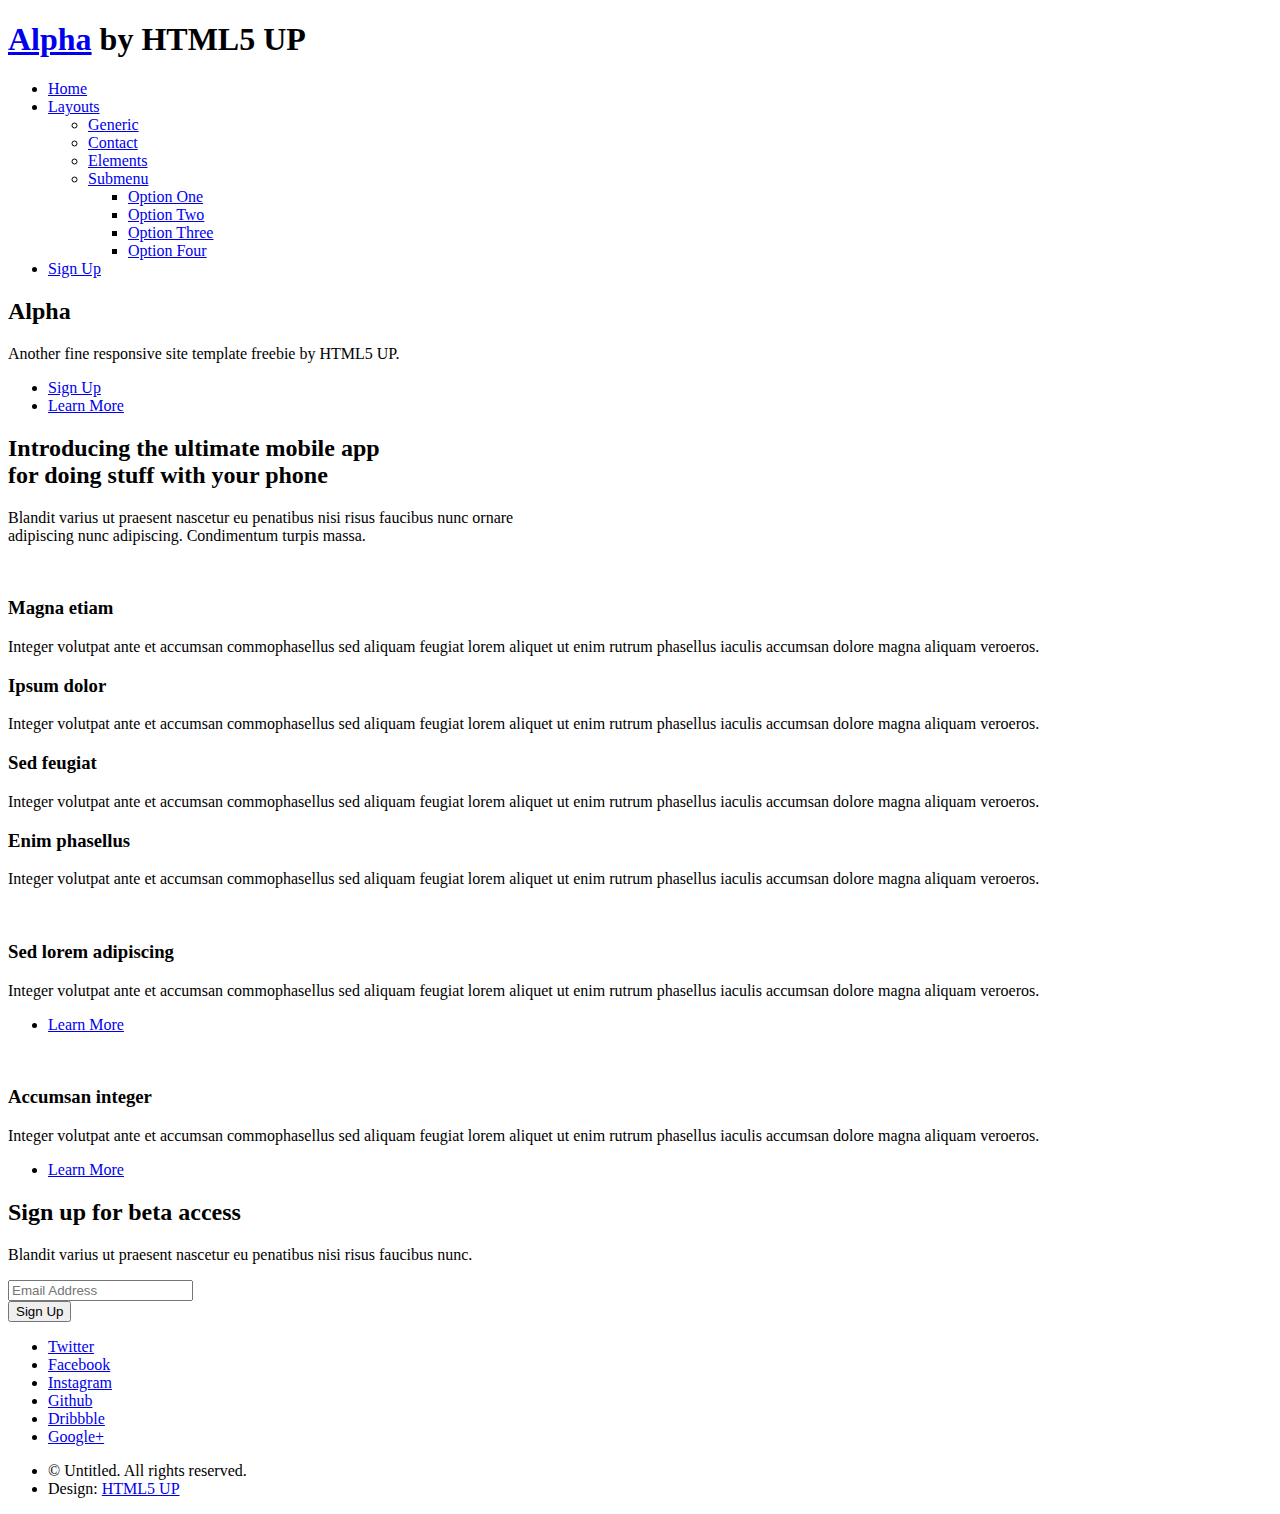
==== index.html @ 0e03bc1e "Add files via upload" ====
<!DOCTYPE HTML>
<!--
	Alpha by HTML5 UP
	html5up.net | @ajlkn
	Free for personal and commercial use under the CCA 3.0 license (html5up.net/license)
-->
<html>
	<head>
		<title>Alpha by HTML5 UP</title>
		<meta charset="utf-8" />
		<meta name="viewport" content="width=device-width, initial-scale=1, user-scalable=no" />
		<link rel="stylesheet" href="assets/css/main.css" />
	</head>
	<body class="landing is-preload">
		<div id="page-wrapper">

			<!-- Header -->
				<header id="header" class="alt">
					<h1><a href="index.html">Alpha</a> by HTML5 UP</h1>
					<nav id="nav">
						<ul>
							<li><a href="index.html">Home</a></li>
							<li>
								<a href="#" class="icon solid fa-angle-down">Layouts</a>
								<ul>
									<li><a href="generic.html">Generic</a></li>
									<li><a href="contact.html">Contact</a></li>
									<li><a href="elements.html">Elements</a></li>
									<li>
										<a href="#">Submenu</a>
										<ul>
											<li><a href="#">Option One</a></li>
											<li><a href="#">Option Two</a></li>
											<li><a href="#">Option Three</a></li>
											<li><a href="#">Option Four</a></li>
										</ul>
									</li>
								</ul>
							</li>
							<li><a href="#" class="button">Sign Up</a></li>
						</ul>
					</nav>
				</header>

			<!-- Banner -->
				<section id="banner">
					<h2>Alpha</h2>
					<p>Another fine responsive site template freebie by HTML5 UP.</p>
					<ul class="actions special">
						<li><a href="#" class="button primary">Sign Up</a></li>
						<li><a href="#" class="button">Learn More</a></li>
					</ul>
				</section>

			<!-- Main -->
				<section id="main" class="container">

					<section class="box special">
						<header class="major">
							<h2>Introducing the ultimate mobile app
							<br />
							for doing stuff with your phone</h2>
							<p>Blandit varius ut praesent nascetur eu penatibus nisi risus faucibus nunc ornare<br />
							adipiscing nunc adipiscing. Condimentum turpis massa.</p>
						</header>
						<span class="image featured"><img src="images/pic01.jpg" alt="" /></span>
					</section>

					<section class="box special features">
						<div class="features-row">
							<section>
								<span class="icon solid major fa-bolt accent2"></span>
								<h3>Magna etiam</h3>
								<p>Integer volutpat ante et accumsan commophasellus sed aliquam feugiat lorem aliquet ut enim rutrum phasellus iaculis accumsan dolore magna aliquam veroeros.</p>
							</section>
							<section>
								<span class="icon solid major fa-chart-area accent3"></span>
								<h3>Ipsum dolor</h3>
								<p>Integer volutpat ante et accumsan commophasellus sed aliquam feugiat lorem aliquet ut enim rutrum phasellus iaculis accumsan dolore magna aliquam veroeros.</p>
							</section>
						</div>
						<div class="features-row">
							<section>
								<span class="icon solid major fa-cloud accent4"></span>
								<h3>Sed feugiat</h3>
								<p>Integer volutpat ante et accumsan commophasellus sed aliquam feugiat lorem aliquet ut enim rutrum phasellus iaculis accumsan dolore magna aliquam veroeros.</p>
							</section>
							<section>
								<span class="icon solid major fa-lock accent5"></span>
								<h3>Enim phasellus</h3>
								<p>Integer volutpat ante et accumsan commophasellus sed aliquam feugiat lorem aliquet ut enim rutrum phasellus iaculis accumsan dolore magna aliquam veroeros.</p>
							</section>
						</div>
					</section>

					<div class="row">
						<div class="col-6 col-12-narrower">

							<section class="box special">
								<span class="image featured"><img src="images/pic02.jpg" alt="" /></span>
								<h3>Sed lorem adipiscing</h3>
								<p>Integer volutpat ante et accumsan commophasellus sed aliquam feugiat lorem aliquet ut enim rutrum phasellus iaculis accumsan dolore magna aliquam veroeros.</p>
								<ul class="actions special">
									<li><a href="#" class="button alt">Learn More</a></li>
								</ul>
							</section>

						</div>
						<div class="col-6 col-12-narrower">

							<section class="box special">
								<span class="image featured"><img src="images/pic03.jpg" alt="" /></span>
								<h3>Accumsan integer</h3>
								<p>Integer volutpat ante et accumsan commophasellus sed aliquam feugiat lorem aliquet ut enim rutrum phasellus iaculis accumsan dolore magna aliquam veroeros.</p>
								<ul class="actions special">
									<li><a href="#" class="button alt">Learn More</a></li>
								</ul>
							</section>

						</div>
					</div>

				</section>

			<!-- CTA -->
				<section id="cta">

					<h2>Sign up for beta access</h2>
					<p>Blandit varius ut praesent nascetur eu penatibus nisi risus faucibus nunc.</p>

					<form>
						<div class="row gtr-50 gtr-uniform">
							<div class="col-8 col-12-mobilep">
								<input type="email" name="email" id="email" placeholder="Email Address" />
							</div>
							<div class="col-4 col-12-mobilep">
								<input type="submit" value="Sign Up" class="fit" />
							</div>
						</div>
					</form>

				</section>

			<!-- Footer -->
				<footer id="footer">
					<ul class="icons">
						<li><a href="#" class="icon brands fa-twitter"><span class="label">Twitter</span></a></li>
						<li><a href="#" class="icon brands fa-facebook-f"><span class="label">Facebook</span></a></li>
						<li><a href="#" class="icon brands fa-instagram"><span class="label">Instagram</span></a></li>
						<li><a href="#" class="icon brands fa-github"><span class="label">Github</span></a></li>
						<li><a href="#" class="icon brands fa-dribbble"><span class="label">Dribbble</span></a></li>
						<li><a href="#" class="icon brands fa-google-plus"><span class="label">Google+</span></a></li>
					</ul>
					<ul class="copyright">
						<li>&copy; Untitled. All rights reserved.</li><li>Design: <a href="http://html5up.net">HTML5 UP</a></li>
					</ul>
				</footer>

		</div>

		<!-- Scripts -->
			<script src="assets/js/jquery.min.js"></script>
			<script src="assets/js/jquery.dropotron.min.js"></script>
			<script src="assets/js/jquery.scrollex.min.js"></script>
			<script src="assets/js/browser.min.js"></script>
			<script src="assets/js/breakpoints.min.js"></script>
			<script src="assets/js/util.js"></script>
			<script src="assets/js/main.js"></script>

	</body>
</html>
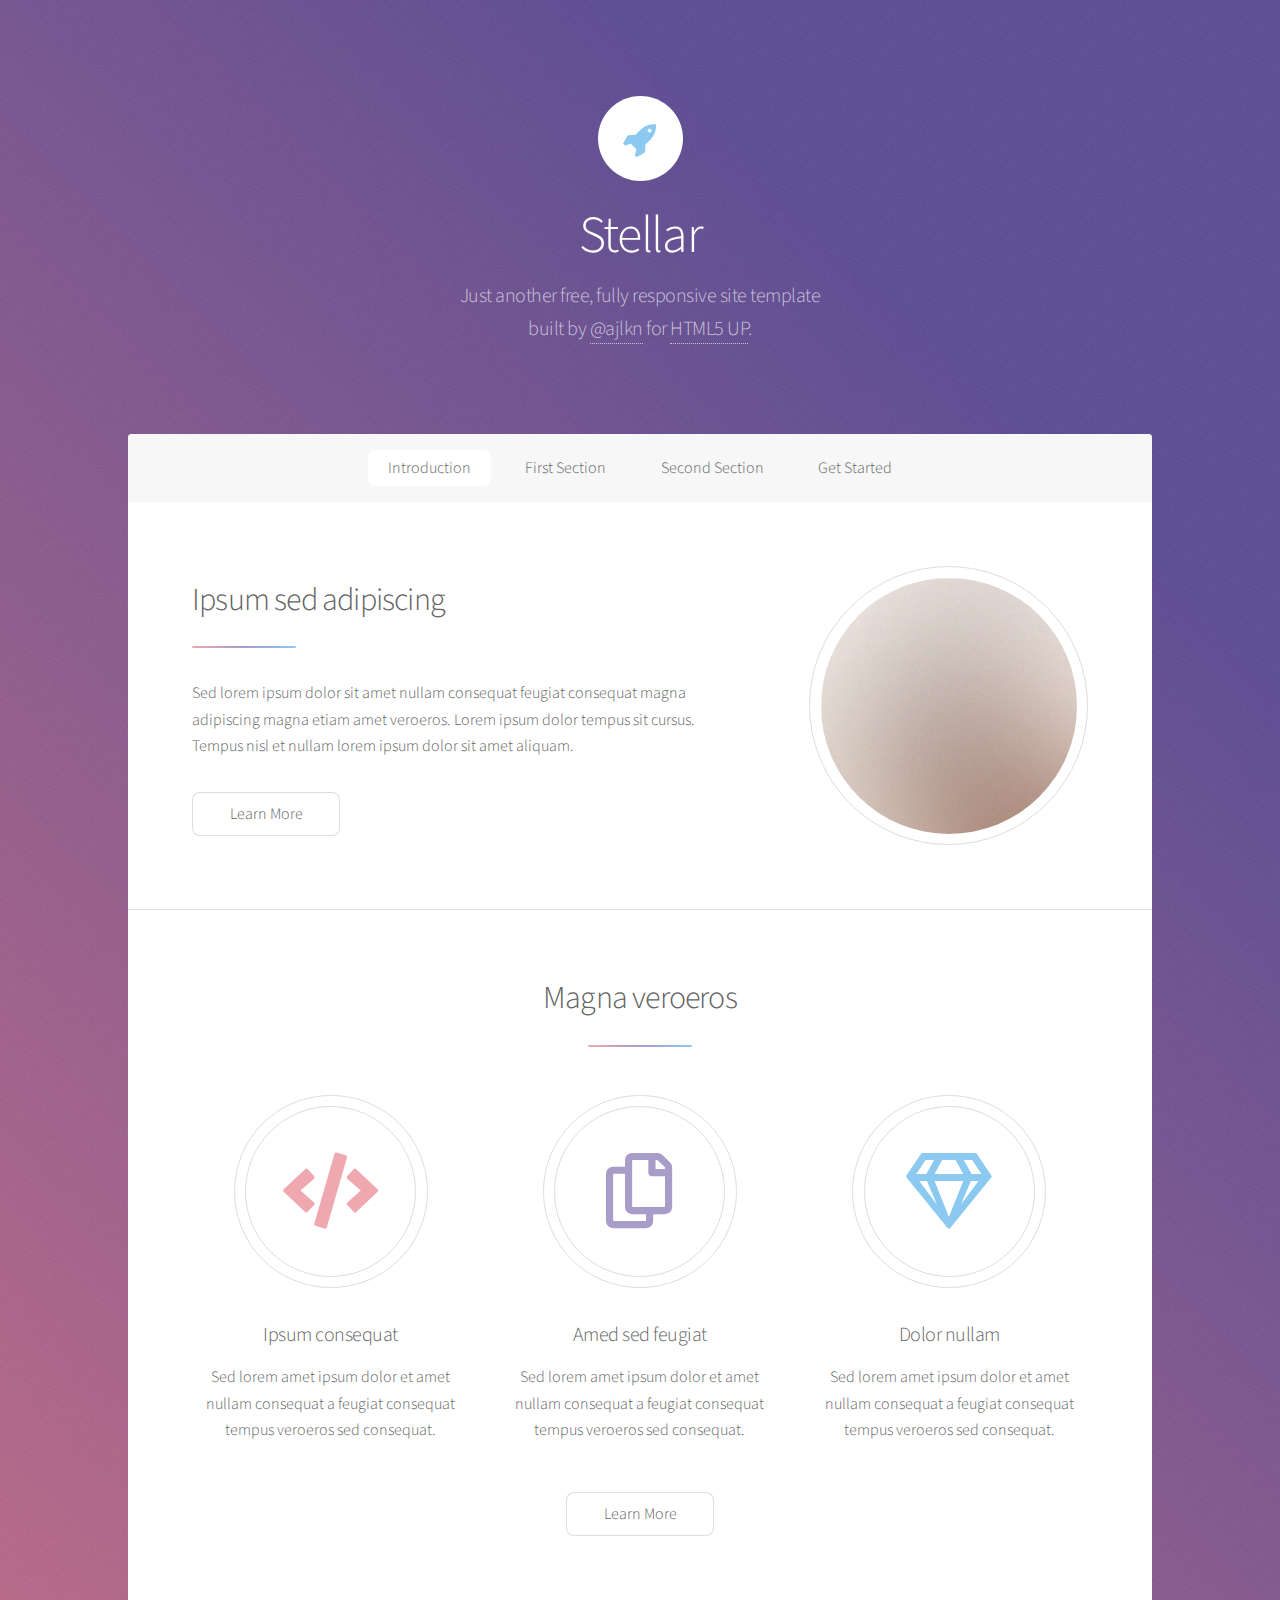
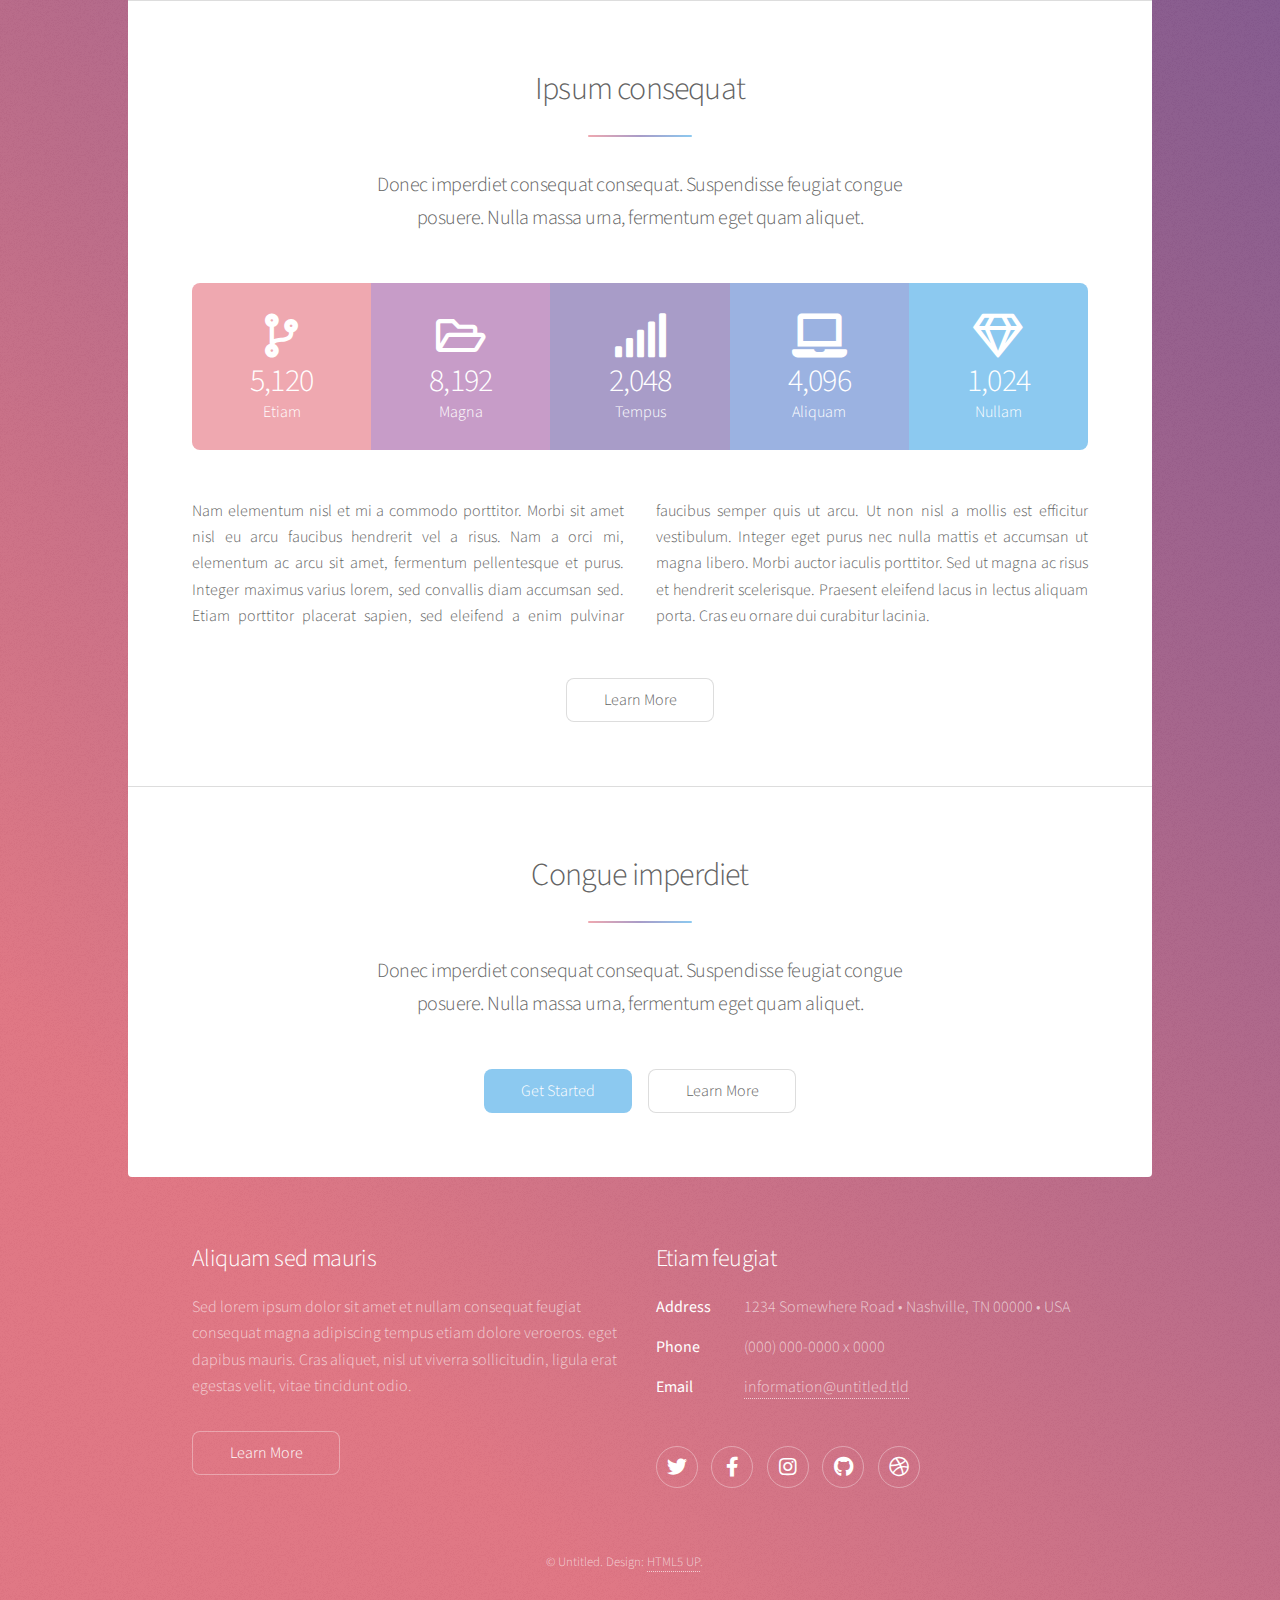
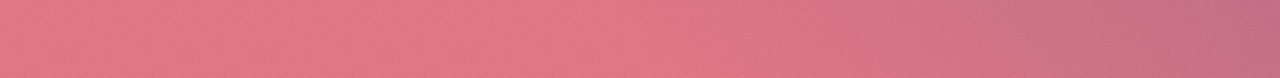
==== commit d1198abf: "Design Change" ====
--- a/index.html
+++ b/index.html
@@ -1,167 +1,180 @@
 <!DOCTYPE HTML>
 <!--
-	Alpha by HTML5 UP
+	Stellar by HTML5 UP
 	html5up.net | @ajlkn
 	Free for personal and commercial use under the CCA 3.0 license (html5up.net/license)
 -->
 <html>
 	<head>
-		<title>Alpha by HTML5 UP</title>
+		<title>Stellar by HTML5 UP</title>
 		<meta charset="utf-8" />
 		<meta name="viewport" content="width=device-width, initial-scale=1, user-scalable=no" />
 		<link rel="stylesheet" href="assets/css/main.css" />
+		<noscript><link rel="stylesheet" href="assets/css/noscript.css" /></noscript>
 	</head>
-	<body class="landing is-preload">
-		<div id="page-wrapper">
+	<body class="is-preload">
 
-			<!-- Header -->
-				<header id="header" class="alt">
-					<h1><a href="index.html">Alpha</a> by HTML5 UP</h1>
+		<!-- Wrapper -->
+			<div id="wrapper">
+
+				<!-- Header -->
+					<header id="header" class="alt">
+						<span class="logo"><img src="images/logo.svg" alt="" /></span>
+						<h1>Stellar</h1>
+						<p>Just another free, fully responsive site template<br />
+						built by <a href="https://twitter.com/ajlkn">@ajlkn</a> for <a href="https://html5up.net">HTML5 UP</a>.</p>
+					</header>
+
+				<!-- Nav -->
 					<nav id="nav">
 						<ul>
-							<li><a href="index.html">Home</a></li>
-							<li>
-								<a href="#" class="icon solid fa-angle-down">Layouts</a>
-								<ul>
-									<li><a href="generic.html">Generic</a></li>
-									<li><a href="contact.html">Contact</a></li>
-									<li><a href="elements.html">Elements</a></li>
+							<li><a href="#intro" class="active">Introduction</a></li>
+							<li><a href="#first">First Section</a></li>
+							<li><a href="#second">Second Section</a></li>
+							<li><a href="#cta">Get Started</a></li>
+						</ul>
+					</nav>
+
+				<!-- Main -->
+					<div id="main">
+
+						<!-- Introduction -->
+							<section id="intro" class="main">
+								<div class="spotlight">
+									<div class="content">
+										<header class="major">
+											<h2>Ipsum sed adipiscing</h2>
+										</header>
+										<p>Sed lorem ipsum dolor sit amet nullam consequat feugiat consequat magna
+										adipiscing magna etiam amet veroeros. Lorem ipsum dolor tempus sit cursus.
+										Tempus nisl et nullam lorem ipsum dolor sit amet aliquam.</p>
+										<ul class="actions">
+											<li><a href="generic.html" class="button">Learn More</a></li>
+										</ul>
+									</div>
+									<span class="image"><img src="images/pic01.jpg" alt="" /></span>
+								</div>
+							</section>
+
+						<!-- First Section -->
+							<section id="first" class="main special">
+								<header class="major">
+									<h2>Magna veroeros</h2>
+								</header>
+								<ul class="features">
 									<li>
-										<a href="#">Submenu</a>
-										<ul>
-											<li><a href="#">Option One</a></li>
-											<li><a href="#">Option Two</a></li>
-											<li><a href="#">Option Three</a></li>
-											<li><a href="#">Option Four</a></li>
-										</ul>
+										<span class="icon solid major style1 fa-code"></span>
+										<h3>Ipsum consequat</h3>
+										<p>Sed lorem amet ipsum dolor et amet nullam consequat a feugiat consequat tempus veroeros sed consequat.</p>
+									</li>
+									<li>
+										<span class="icon major style3 fa-copy"></span>
+										<h3>Amed sed feugiat</h3>
+										<p>Sed lorem amet ipsum dolor et amet nullam consequat a feugiat consequat tempus veroeros sed consequat.</p>
+									</li>
+									<li>
+										<span class="icon major style5 fa-gem"></span>
+										<h3>Dolor nullam</h3>
+										<p>Sed lorem amet ipsum dolor et amet nullam consequat a feugiat consequat tempus veroeros sed consequat.</p>
 									</li>
 								</ul>
-							</li>
-							<li><a href="#" class="button">Sign Up</a></li>
-						</ul>
-					</nav>
-				</header>
-
-			<!-- Banner -->
-				<section id="banner">
-					<h2>Alpha</h2>
-					<p>Another fine responsive site template freebie by HTML5 UP.</p>
-					<ul class="actions special">
-						<li><a href="#" class="button primary">Sign Up</a></li>
-						<li><a href="#" class="button">Learn More</a></li>
-					</ul>
-				</section>
-
-			<!-- Main -->
-				<section id="main" class="container">
-
-					<section class="box special">
-						<header class="major">
-							<h2>Introducing the ultimate mobile app
-							<br />
-							for doing stuff with your phone</h2>
-							<p>Blandit varius ut praesent nascetur eu penatibus nisi risus faucibus nunc ornare<br />
-							adipiscing nunc adipiscing. Condimentum turpis massa.</p>
-						</header>
-						<span class="image featured"><img src="images/pic01.jpg" alt="" /></span>
-					</section>
-
-					<section class="box special features">
-						<div class="features-row">
-							<section>
-								<span class="icon solid major fa-bolt accent2"></span>
-								<h3>Magna etiam</h3>
-								<p>Integer volutpat ante et accumsan commophasellus sed aliquam feugiat lorem aliquet ut enim rutrum phasellus iaculis accumsan dolore magna aliquam veroeros.</p>
-							</section>
-							<section>
-								<span class="icon solid major fa-chart-area accent3"></span>
-								<h3>Ipsum dolor</h3>
-								<p>Integer volutpat ante et accumsan commophasellus sed aliquam feugiat lorem aliquet ut enim rutrum phasellus iaculis accumsan dolore magna aliquam veroeros.</p>
-							</section>
-						</div>
-						<div class="features-row">
-							<section>
-								<span class="icon solid major fa-cloud accent4"></span>
-								<h3>Sed feugiat</h3>
-								<p>Integer volutpat ante et accumsan commophasellus sed aliquam feugiat lorem aliquet ut enim rutrum phasellus iaculis accumsan dolore magna aliquam veroeros.</p>
-							</section>
-							<section>
-								<span class="icon solid major fa-lock accent5"></span>
-								<h3>Enim phasellus</h3>
-								<p>Integer volutpat ante et accumsan commophasellus sed aliquam feugiat lorem aliquet ut enim rutrum phasellus iaculis accumsan dolore magna aliquam veroeros.</p>
-							</section>
-						</div>
-					</section>
-
-					<div class="row">
-						<div class="col-6 col-12-narrower">
-
-							<section class="box special">
-								<span class="image featured"><img src="images/pic02.jpg" alt="" /></span>
-								<h3>Sed lorem adipiscing</h3>
-								<p>Integer volutpat ante et accumsan commophasellus sed aliquam feugiat lorem aliquet ut enim rutrum phasellus iaculis accumsan dolore magna aliquam veroeros.</p>
-								<ul class="actions special">
-									<li><a href="#" class="button alt">Learn More</a></li>
-								</ul>
+								<footer class="major">
+									<ul class="actions special">
+										<li><a href="generic.html" class="button">Learn More</a></li>
+									</ul>
+								</footer>
 							</section>
 
-						</div>
-						<div class="col-6 col-12-narrower">
-
-							<section class="box special">
-								<span class="image featured"><img src="images/pic03.jpg" alt="" /></span>
-								<h3>Accumsan integer</h3>
-								<p>Integer volutpat ante et accumsan commophasellus sed aliquam feugiat lorem aliquet ut enim rutrum phasellus iaculis accumsan dolore magna aliquam veroeros.</p>
-								<ul class="actions special">
-									<li><a href="#" class="button alt">Learn More</a></li>
+						<!-- Second Section -->
+							<section id="second" class="main special">
+								<header class="major">
+									<h2>Ipsum consequat</h2>
+									<p>Donec imperdiet consequat consequat. Suspendisse feugiat congue<br />
+									posuere. Nulla massa urna, fermentum eget quam aliquet.</p>
+								</header>
+								<ul class="statistics">
+									<li class="style1">
+										<span class="icon solid fa-code-branch"></span>
+										<strong>5,120</strong> Etiam
+									</li>
+									<li class="style2">
+										<span class="icon fa-folder-open"></span>
+										<strong>8,192</strong> Magna
+									</li>
+									<li class="style3">
+										<span class="icon solid fa-signal"></span>
+										<strong>2,048</strong> Tempus
+									</li>
+									<li class="style4">
+										<span class="icon solid fa-laptop"></span>
+										<strong>4,096</strong> Aliquam
+									</li>
+									<li class="style5">
+										<span class="icon fa-gem"></span>
+										<strong>1,024</strong> Nullam
+									</li>
 								</ul>
+								<p class="content">Nam elementum nisl et mi a commodo porttitor. Morbi sit amet nisl eu arcu faucibus hendrerit vel a risus. Nam a orci mi, elementum ac arcu sit amet, fermentum pellentesque et purus. Integer maximus varius lorem, sed convallis diam accumsan sed. Etiam porttitor placerat sapien, sed eleifend a enim pulvinar faucibus semper quis ut arcu. Ut non nisl a mollis est efficitur vestibulum. Integer eget purus nec nulla mattis et accumsan ut magna libero. Morbi auctor iaculis porttitor. Sed ut magna ac risus et hendrerit scelerisque. Praesent eleifend lacus in lectus aliquam porta. Cras eu ornare dui curabitur lacinia.</p>
+								<footer class="major">
+									<ul class="actions special">
+										<li><a href="generic.html" class="button">Learn More</a></li>
+									</ul>
+								</footer>
 							</section>
 
-						</div>
+						<!-- Get Started -->
+							<section id="cta" class="main special">
+								<header class="major">
+									<h2>Congue imperdiet</h2>
+									<p>Donec imperdiet consequat consequat. Suspendisse feugiat congue<br />
+									posuere. Nulla massa urna, fermentum eget quam aliquet.</p>
+								</header>
+								<footer class="major">
+									<ul class="actions special">
+										<li><a href="generic.html" class="button primary">Get Started</a></li>
+										<li><a href="generic.html" class="button">Learn More</a></li>
+									</ul>
+								</footer>
+							</section>
+
 					</div>
 
-				</section>
+				<!-- Footer -->
+					<footer id="footer">
+						<section>
+							<h2>Aliquam sed mauris</h2>
+							<p>Sed lorem ipsum dolor sit amet et nullam consequat feugiat consequat magna adipiscing tempus etiam dolore veroeros. eget dapibus mauris. Cras aliquet, nisl ut viverra sollicitudin, ligula erat egestas velit, vitae tincidunt odio.</p>
+							<ul class="actions">
+								<li><a href="generic.html" class="button">Learn More</a></li>
+							</ul>
+						</section>
+						<section>
+							<h2>Etiam feugiat</h2>
+							<dl class="alt">
+								<dt>Address</dt>
+								<dd>1234 Somewhere Road &bull; Nashville, TN 00000 &bull; USA</dd>
+								<dt>Phone</dt>
+								<dd>(000) 000-0000 x 0000</dd>
+								<dt>Email</dt>
+								<dd><a href="#">information@untitled.tld</a></dd>
+							</dl>
+							<ul class="icons">
+								<li><a href="#" class="icon brands fa-twitter alt"><span class="label">Twitter</span></a></li>
+								<li><a href="#" class="icon brands fa-facebook-f alt"><span class="label">Facebook</span></a></li>
+								<li><a href="#" class="icon brands fa-instagram alt"><span class="label">Instagram</span></a></li>
+								<li><a href="#" class="icon brands fa-github alt"><span class="label">GitHub</span></a></li>
+								<li><a href="#" class="icon brands fa-dribbble alt"><span class="label">Dribbble</span></a></li>
+							</ul>
+						</section>
+						<p class="copyright">&copy; Untitled. Design: <a href="https://html5up.net">HTML5 UP</a>.</p>
+					</footer>
 
-			<!-- CTA -->
-				<section id="cta">
-
-					<h2>Sign up for beta access</h2>
-					<p>Blandit varius ut praesent nascetur eu penatibus nisi risus faucibus nunc.</p>
-
-					<form>
-						<div class="row gtr-50 gtr-uniform">
-							<div class="col-8 col-12-mobilep">
-								<input type="email" name="email" id="email" placeholder="Email Address" />
-							</div>
-							<div class="col-4 col-12-mobilep">
-								<input type="submit" value="Sign Up" class="fit" />
-							</div>
-						</div>
-					</form>
-
-				</section>
-
-			<!-- Footer -->
-				<footer id="footer">
-					<ul class="icons">
-						<li><a href="#" class="icon brands fa-twitter"><span class="label">Twitter</span></a></li>
-						<li><a href="#" class="icon brands fa-facebook-f"><span class="label">Facebook</span></a></li>
-						<li><a href="#" class="icon brands fa-instagram"><span class="label">Instagram</span></a></li>
-						<li><a href="#" class="icon brands fa-github"><span class="label">Github</span></a></li>
-						<li><a href="#" class="icon brands fa-dribbble"><span class="label">Dribbble</span></a></li>
-						<li><a href="#" class="icon brands fa-google-plus"><span class="label">Google+</span></a></li>
-					</ul>
-					<ul class="copyright">
-						<li>&copy; Untitled. All rights reserved.</li><li>Design: <a href="http://html5up.net">HTML5 UP</a></li>
-					</ul>
-				</footer>
-
-		</div>
+			</div>
 
 		<!-- Scripts -->
 			<script src="assets/js/jquery.min.js"></script>
-			<script src="assets/js/jquery.dropotron.min.js"></script>
 			<script src="assets/js/jquery.scrollex.min.js"></script>
+			<script src="assets/js/jquery.scrolly.min.js"></script>
 			<script src="assets/js/browser.min.js"></script>
 			<script src="assets/js/breakpoints.min.js"></script>
 			<script src="assets/js/util.js"></script>
--- a/assets/css/main.css
+++ b/assets/css/main.css
@@ -0,0 +1,3785 @@
+@import url(fontawesome-all.min.css);
+@import 'https://fonts.googleapis.com/css?family=Source+Sans+Pro:300,400';
+
+/*
+	Stellar by HTML5 UP
+	html5up.net | @ajlkn
+	Free for personal and commercial use under the CCA 3.0 license (html5up.net/license)
+*/
+
+html, body, div, span, applet, object,
+iframe, h1, h2, h3, h4, h5, h6, p, blockquote,
+pre, a, abbr, acronym, address, big, cite,
+code, del, dfn, em, img, ins, kbd, q, s, samp,
+small, strike, strong, sub, sup, tt, var, b,
+u, i, center, dl, dt, dd, ol, ul, li, fieldset,
+form, label, legend, table, caption, tbody,
+tfoot, thead, tr, th, td, article, aside,
+canvas, details, embed, figure, figcaption,
+footer, header, hgroup, menu, nav, output, ruby,
+section, summary, time, mark, audio, video {
+	margin: 0;
+	padding: 0;
+	border: 0;
+	font-size: 100%;
+	font: inherit;
+	vertical-align: baseline;}
+
+article, aside, details, figcaption, figure,
+footer, header, hgroup, menu, nav, section {
+	display: block;}
+
+body {
+	line-height: 1;
+}
+
+ol, ul {
+	list-style: none;
+}
+
+blockquote, q {
+	quotes: none;
+}
+
+	blockquote:before, blockquote:after, q:before, q:after {
+		content: '';
+		content: none;
+	}
+
+table {
+	border-collapse: collapse;
+	border-spacing: 0;
+}
+
+body {
+	-webkit-text-size-adjust: none;
+}
+
+mark {
+	background-color: transparent;
+	color: inherit;
+}
+
+input::-moz-focus-inner {
+	border: 0;
+	padding: 0;
+}
+
+input, select, textarea {
+	-moz-appearance: none;
+	-webkit-appearance: none;
+	-ms-appearance: none;
+	appearance: none;
+}
+
+/* Basic */
+
+	@-ms-viewport {
+		width: device-width;
+	}
+
+	body {
+		-ms-overflow-style: scrollbar;
+	}
+
+	@media screen and (max-width: 480px) {
+
+		html, body {
+			min-width: 320px;
+		}
+
+	}
+
+	html {
+		box-sizing: border-box;
+	}
+
+	*, *:before, *:after {
+		box-sizing: inherit;
+	}
+
+	body {
+		background-color: #935d8c;
+		background-image: url("images/overlay.png"), -moz-linear-gradient(45deg, #e37682 15%, #5f4d93 85%);
+		background-image: url("images/overlay.png"), -webkit-linear-gradient(45deg, #e37682 15%, #5f4d93 85%);
+		background-image: url("images/overlay.png"), -ms-linear-gradient(45deg, #e37682 15%, #5f4d93 85%);
+		background-image: url("images/overlay.png"), linear-gradient(45deg, #e37682 15%, #5f4d93 85%);
+	}
+
+		body.is-preload *, body.is-preload *:before, body.is-preload *:after {
+			-moz-animation: none !important;
+			-webkit-animation: none !important;
+			-ms-animation: none !important;
+			animation: none !important;
+			-moz-transition: none !important;
+			-webkit-transition: none !important;
+			-ms-transition: none !important;
+			transition: none !important;
+		}
+
+/* Type */
+
+	body {
+		background-color: #935d8c;
+		color: rgba(255, 255, 255, 0.65);
+	}
+
+	body, input, select, textarea {
+		font-family: "Source Sans Pro", Helvetica, sans-serif;
+		font-size: 17pt;
+		font-weight: 300;
+		line-height: 1.65;
+	}
+
+		@media screen and (max-width: 1680px) {
+
+			body, input, select, textarea {
+				font-size: 14pt;
+			}
+
+		}
+
+		@media screen and (max-width: 1280px) {
+
+			body, input, select, textarea {
+				font-size: 12pt;
+			}
+
+		}
+
+		@media screen and (max-width: 360px) {
+
+			body, input, select, textarea {
+				font-size: 11pt;
+			}
+
+		}
+
+	a {
+		-moz-transition: color 0.2s ease, border-bottom 0.2s ease;
+		-webkit-transition: color 0.2s ease, border-bottom 0.2s ease;
+		-ms-transition: color 0.2s ease, border-bottom 0.2s ease;
+		transition: color 0.2s ease, border-bottom 0.2s ease;
+		text-decoration: none;
+		border-bottom: dotted 1px;
+		color: inherit;
+	}
+
+		a:hover {
+			border-bottom-color: transparent;
+		}
+
+	strong, b {
+		font-weight: 400;
+	}
+
+	em, i {
+		font-style: italic;
+	}
+
+	p {
+		margin: 0 0 2em 0;
+	}
+
+		p.content {
+			-moz-columns: 20em 2;
+			-webkit-columns: 20em 2;
+			-ms-columns: 20em 2;
+			columns: 20em 2;
+			-moz-column-gap: 2em;
+			-webkit-column-gap: 2em;
+			-ms-column-gap: 2em;
+			column-gap: 2em;
+			text-align: justify;
+		}
+
+	h1, h2, h3, h4, h5, h6 {
+		font-weight: 300;
+		line-height: 1.5;
+		margin: 0 0 0.7em 0;
+		letter-spacing: -0.025em;
+	}
+
+		h1 a, h2 a, h3 a, h4 a, h5 a, h6 a {
+			color: inherit;
+			text-decoration: none;
+		}
+
+	h1 {
+		font-size: 2.5em;
+		line-height: 1.2;
+	}
+
+	h2 {
+		font-size: 1.5em;
+	}
+
+	h3 {
+		font-size: 1.25em;
+	}
+
+	h4 {
+		font-size: 1.1em;
+	}
+
+	h5 {
+		font-size: 0.9em;
+	}
+
+	h6 {
+		font-size: 0.7em;
+	}
+
+	@media screen and (max-width: 736px) {
+
+		h1 {
+			font-size: 2em;
+		}
+
+	}
+
+	sub {
+		font-size: 0.8em;
+		position: relative;
+		top: 0.5em;
+	}
+
+	sup {
+		font-size: 0.8em;
+		position: relative;
+		top: -0.5em;
+	}
+
+	blockquote {
+		border-left: solid 4px;
+		font-style: italic;
+		margin: 0 0 2em 0;
+		padding: 0.5em 0 0.5em 2em;
+	}
+
+	code {
+		border-radius: 8px;
+		border: solid 1px;
+		font-family: "Courier New", monospace;
+		font-size: 0.9em;
+		margin: 0 0.25em;
+		padding: 0.25em 0.65em;
+	}
+
+	pre {
+		-webkit-overflow-scrolling: touch;
+		font-family: "Courier New", monospace;
+		font-size: 0.9em;
+		margin: 0 0 2em 0;
+	}
+
+		pre code {
+			display: block;
+			line-height: 1.75;
+			padding: 1em 1.5em;
+			overflow-x: auto;
+		}
+
+	hr {
+		border: 0;
+		border-bottom: solid 1px;
+		margin: 2em 0;
+	}
+
+		hr.major {
+			margin: 3em 0;
+		}
+
+	.align-left {
+		text-align: left;
+	}
+
+	.align-center {
+		text-align: center;
+	}
+
+	.align-right {
+		text-align: right;
+	}
+
+	input, select, textarea {
+		color: #ffffff;
+	}
+
+	a:hover {
+		color: #ffffff;
+	}
+
+	strong, b {
+		color: #ffffff;
+	}
+
+	h1, h2, h3, h4, h5, h6 {
+		color: #ffffff;
+	}
+
+	blockquote {
+		border-left-color: rgba(255, 255, 255, 0.35);
+	}
+
+	code {
+		background: rgba(255, 255, 255, 0.075);
+		border-color: rgba(255, 255, 255, 0.35);
+	}
+
+	hr {
+		border-bottom-color: rgba(255, 255, 255, 0.35);
+	}
+
+/* Row */
+
+	.row {
+		display: flex;
+		flex-wrap: wrap;
+		box-sizing: border-box;
+		align-items: stretch;
+	}
+
+		.row > * {
+			box-sizing: border-box;
+		}
+
+		.row.gtr-uniform > * > :last-child {
+			margin-bottom: 0;
+		}
+
+		.row.aln-left {
+			justify-content: flex-start;
+		}
+
+		.row.aln-center {
+			justify-content: center;
+		}
+
+		.row.aln-right {
+			justify-content: flex-end;
+		}
+
+		.row.aln-top {
+			align-items: flex-start;
+		}
+
+		.row.aln-middle {
+			align-items: center;
+		}
+
+		.row.aln-bottom {
+			align-items: flex-end;
+		}
+
+		.row > .imp {
+			order: -1;
+		}
+
+		.row > .col-1 {
+			width: 8.33333%;
+		}
+
+		.row > .off-1 {
+			margin-left: 8.33333%;
+		}
+
+		.row > .col-2 {
+			width: 16.66667%;
+		}
+
+		.row > .off-2 {
+			margin-left: 16.66667%;
+		}
+
+		.row > .col-3 {
+			width: 25%;
+		}
+
+		.row > .off-3 {
+			margin-left: 25%;
+		}
+
+		.row > .col-4 {
+			width: 33.33333%;
+		}
+
+		.row > .off-4 {
+			margin-left: 33.33333%;
+		}
+
+		.row > .col-5 {
+			width: 41.66667%;
+		}
+
+		.row > .off-5 {
+			margin-left: 41.66667%;
+		}
+
+		.row > .col-6 {
+			width: 50%;
+		}
+
+		.row > .off-6 {
+			margin-left: 50%;
+		}
+
+		.row > .col-7 {
+			width: 58.33333%;
+		}
+
+		.row > .off-7 {
+			margin-left: 58.33333%;
+		}
+
+		.row > .col-8 {
+			width: 66.66667%;
+		}
+
+		.row > .off-8 {
+			margin-left: 66.66667%;
+		}
+
+		.row > .col-9 {
+			width: 75%;
+		}
+
+		.row > .off-9 {
+			margin-left: 75%;
+		}
+
+		.row > .col-10 {
+			width: 83.33333%;
+		}
+
+		.row > .off-10 {
+			margin-left: 83.33333%;
+		}
+
+		.row > .col-11 {
+			width: 91.66667%;
+		}
+
+		.row > .off-11 {
+			margin-left: 91.66667%;
+		}
+
+		.row > .col-12 {
+			width: 100%;
+		}
+
+		.row > .off-12 {
+			margin-left: 100%;
+		}
+
+		.row.gtr-0 {
+			margin-top: 0;
+			margin-left: 0em;
+		}
+
+			.row.gtr-0 > * {
+				padding: 0 0 0 0em;
+			}
+
+			.row.gtr-0.gtr-uniform {
+				margin-top: 0em;
+			}
+
+				.row.gtr-0.gtr-uniform > * {
+					padding-top: 0em;
+				}
+
+		.row.gtr-25 {
+			margin-top: 0;
+			margin-left: -0.375em;
+		}
+
+			.row.gtr-25 > * {
+				padding: 0 0 0 0.375em;
+			}
+
+			.row.gtr-25.gtr-uniform {
+				margin-top: -0.375em;
+			}
+
+				.row.gtr-25.gtr-uniform > * {
+					padding-top: 0.375em;
+				}
+
+		.row.gtr-50 {
+			margin-top: 0;
+			margin-left: -0.75em;
+		}
+
+			.row.gtr-50 > * {
+				padding: 0 0 0 0.75em;
+			}
+
+			.row.gtr-50.gtr-uniform {
+				margin-top: -0.75em;
+			}
+
+				.row.gtr-50.gtr-uniform > * {
+					padding-top: 0.75em;
+				}
+
+		.row {
+			margin-top: 0;
+			margin-left: -1.5em;
+		}
+
+			.row > * {
+				padding: 0 0 0 1.5em;
+			}
+
+			.row.gtr-uniform {
+				margin-top: -1.5em;
+			}
+
+				.row.gtr-uniform > * {
+					padding-top: 1.5em;
+				}
+
+		.row.gtr-150 {
+			margin-top: 0;
+			margin-left: -2.25em;
+		}
+
+			.row.gtr-150 > * {
+				padding: 0 0 0 2.25em;
+			}
+
+			.row.gtr-150.gtr-uniform {
+				margin-top: -2.25em;
+			}
+
+				.row.gtr-150.gtr-uniform > * {
+					padding-top: 2.25em;
+				}
+
+		.row.gtr-200 {
+			margin-top: 0;
+			margin-left: -3em;
+		}
+
+			.row.gtr-200 > * {
+				padding: 0 0 0 3em;
+			}
+
+			.row.gtr-200.gtr-uniform {
+				margin-top: -3em;
+			}
+
+				.row.gtr-200.gtr-uniform > * {
+					padding-top: 3em;
+				}
+
+		@media screen and (max-width: 1680px) {
+
+			.row {
+				display: flex;
+				flex-wrap: wrap;
+				box-sizing: border-box;
+				align-items: stretch;
+			}
+
+				.row > * {
+					box-sizing: border-box;
+				}
+
+				.row.gtr-uniform > * > :last-child {
+					margin-bottom: 0;
+				}
+
+				.row.aln-left {
+					justify-content: flex-start;
+				}
+
+				.row.aln-center {
+					justify-content: center;
+				}
+
+				.row.aln-right {
+					justify-content: flex-end;
+				}
+
+				.row.aln-top {
+					align-items: flex-start;
+				}
+
+				.row.aln-middle {
+					align-items: center;
+				}
+
+				.row.aln-bottom {
+					align-items: flex-end;
+				}
+
+				.row > .imp-xlarge {
+					order: -1;
+				}
+
+				.row > .col-1-xlarge {
+					width: 8.33333%;
+				}
+
+				.row > .off-1-xlarge {
+					margin-left: 8.33333%;
+				}
+
+				.row > .col-2-xlarge {
+					width: 16.66667%;
+				}
+
+				.row > .off-2-xlarge {
+					margin-left: 16.66667%;
+				}
+
+				.row > .col-3-xlarge {
+					width: 25%;
+				}
+
+				.row > .off-3-xlarge {
+					margin-left: 25%;
+				}
+
+				.row > .col-4-xlarge {
+					width: 33.33333%;
+				}
+
+				.row > .off-4-xlarge {
+					margin-left: 33.33333%;
+				}
+
+				.row > .col-5-xlarge {
+					width: 41.66667%;
+				}
+
+				.row > .off-5-xlarge {
+					margin-left: 41.66667%;
+				}
+
+				.row > .col-6-xlarge {
+					width: 50%;
+				}
+
+				.row > .off-6-xlarge {
+					margin-left: 50%;
+				}
+
+				.row > .col-7-xlarge {
+					width: 58.33333%;
+				}
+
+				.row > .off-7-xlarge {
+					margin-left: 58.33333%;
+				}
+
+				.row > .col-8-xlarge {
+					width: 66.66667%;
+				}
+
+				.row > .off-8-xlarge {
+					margin-left: 66.66667%;
+				}
+
+				.row > .col-9-xlarge {
+					width: 75%;
+				}
+
+				.row > .off-9-xlarge {
+					margin-left: 75%;
+				}
+
+				.row > .col-10-xlarge {
+					width: 83.33333%;
+				}
+
+				.row > .off-10-xlarge {
+					margin-left: 83.33333%;
+				}
+
+				.row > .col-11-xlarge {
+					width: 91.66667%;
+				}
+
+				.row > .off-11-xlarge {
+					margin-left: 91.66667%;
+				}
+
+				.row > .col-12-xlarge {
+					width: 100%;
+				}
+
+				.row > .off-12-xlarge {
+					margin-left: 100%;
+				}
+
+				.row.gtr-0 {
+					margin-top: 0;
+					margin-left: 0em;
+				}
+
+					.row.gtr-0 > * {
+						padding: 0 0 0 0em;
+					}
+
+					.row.gtr-0.gtr-uniform {
+						margin-top: 0em;
+					}
+
+						.row.gtr-0.gtr-uniform > * {
+							padding-top: 0em;
+						}
+
+				.row.gtr-25 {
+					margin-top: 0;
+					margin-left: -0.375em;
+				}
+
+					.row.gtr-25 > * {
+						padding: 0 0 0 0.375em;
+					}
+
+					.row.gtr-25.gtr-uniform {
+						margin-top: -0.375em;
+					}
+
+						.row.gtr-25.gtr-uniform > * {
+							padding-top: 0.375em;
+						}
+
+				.row.gtr-50 {
+					margin-top: 0;
+					margin-left: -0.75em;
+				}
+
+					.row.gtr-50 > * {
+						padding: 0 0 0 0.75em;
+					}
+
+					.row.gtr-50.gtr-uniform {
+						margin-top: -0.75em;
+					}
+
+						.row.gtr-50.gtr-uniform > * {
+							padding-top: 0.75em;
+						}
+
+				.row {
+					margin-top: 0;
+					margin-left: -1.5em;
+				}
+
+					.row > * {
+						padding: 0 0 0 1.5em;
+					}
+
+					.row.gtr-uniform {
+						margin-top: -1.5em;
+					}
+
+						.row.gtr-uniform > * {
+							padding-top: 1.5em;
+						}
+
+				.row.gtr-150 {
+					margin-top: 0;
+					margin-left: -2.25em;
+				}
+
+					.row.gtr-150 > * {
+						padding: 0 0 0 2.25em;
+					}
+
+					.row.gtr-150.gtr-uniform {
+						margin-top: -2.25em;
+					}
+
+						.row.gtr-150.gtr-uniform > * {
+							padding-top: 2.25em;
+						}
+
+				.row.gtr-200 {
+					margin-top: 0;
+					margin-left: -3em;
+				}
+
+					.row.gtr-200 > * {
+						padding: 0 0 0 3em;
+					}
+
+					.row.gtr-200.gtr-uniform {
+						margin-top: -3em;
+					}
+
+						.row.gtr-200.gtr-uniform > * {
+							padding-top: 3em;
+						}
+
+		}
+
+		@media screen and (max-width: 1280px) {
+
+			.row {
+				display: flex;
+				flex-wrap: wrap;
+				box-sizing: border-box;
+				align-items: stretch;
+			}
+
+				.row > * {
+					box-sizing: border-box;
+				}
+
+				.row.gtr-uniform > * > :last-child {
+					margin-bottom: 0;
+				}
+
+				.row.aln-left {
+					justify-content: flex-start;
+				}
+
+				.row.aln-center {
+					justify-content: center;
+				}
+
+				.row.aln-right {
+					justify-content: flex-end;
+				}
+
+				.row.aln-top {
+					align-items: flex-start;
+				}
+
+				.row.aln-middle {
+					align-items: center;
+				}
+
+				.row.aln-bottom {
+					align-items: flex-end;
+				}
+
+				.row > .imp-large {
+					order: -1;
+				}
+
+				.row > .col-1-large {
+					width: 8.33333%;
+				}
+
+				.row > .off-1-large {
+					margin-left: 8.33333%;
+				}
+
+				.row > .col-2-large {
+					width: 16.66667%;
+				}
+
+				.row > .off-2-large {
+					margin-left: 16.66667%;
+				}
+
+				.row > .col-3-large {
+					width: 25%;
+				}
+
+				.row > .off-3-large {
+					margin-left: 25%;
+				}
+
+				.row > .col-4-large {
+					width: 33.33333%;
+				}
+
+				.row > .off-4-large {
+					margin-left: 33.33333%;
+				}
+
+				.row > .col-5-large {
+					width: 41.66667%;
+				}
+
+				.row > .off-5-large {
+					margin-left: 41.66667%;
+				}
+
+				.row > .col-6-large {
+					width: 50%;
+				}
+
+				.row > .off-6-large {
+					margin-left: 50%;
+				}
+
+				.row > .col-7-large {
+					width: 58.33333%;
+				}
+
+				.row > .off-7-large {
+					margin-left: 58.33333%;
+				}
+
+				.row > .col-8-large {
+					width: 66.66667%;
+				}
+
+				.row > .off-8-large {
+					margin-left: 66.66667%;
+				}
+
+				.row > .col-9-large {
+					width: 75%;
+				}
+
+				.row > .off-9-large {
+					margin-left: 75%;
+				}
+
+				.row > .col-10-large {
+					width: 83.33333%;
+				}
+
+				.row > .off-10-large {
+					margin-left: 83.33333%;
+				}
+
+				.row > .col-11-large {
+					width: 91.66667%;
+				}
+
+				.row > .off-11-large {
+					margin-left: 91.66667%;
+				}
+
+				.row > .col-12-large {
+					width: 100%;
+				}
+
+				.row > .off-12-large {
+					margin-left: 100%;
+				}
+
+				.row.gtr-0 {
+					margin-top: 0;
+					margin-left: 0em;
+				}
+
+					.row.gtr-0 > * {
+						padding: 0 0 0 0em;
+					}
+
+					.row.gtr-0.gtr-uniform {
+						margin-top: 0em;
+					}
+
+						.row.gtr-0.gtr-uniform > * {
+							padding-top: 0em;
+						}
+
+				.row.gtr-25 {
+					margin-top: 0;
+					margin-left: -0.375em;
+				}
+
+					.row.gtr-25 > * {
+						padding: 0 0 0 0.375em;
+					}
+
+					.row.gtr-25.gtr-uniform {
+						margin-top: -0.375em;
+					}
+
+						.row.gtr-25.gtr-uniform > * {
+							padding-top: 0.375em;
+						}
+
+				.row.gtr-50 {
+					margin-top: 0;
+					margin-left: -0.75em;
+				}
+
+					.row.gtr-50 > * {
+						padding: 0 0 0 0.75em;
+					}
+
+					.row.gtr-50.gtr-uniform {
+						margin-top: -0.75em;
+					}
+
+						.row.gtr-50.gtr-uniform > * {
+							padding-top: 0.75em;
+						}
+
+				.row {
+					margin-top: 0;
+					margin-left: -1.5em;
+				}
+
+					.row > * {
+						padding: 0 0 0 1.5em;
+					}
+
+					.row.gtr-uniform {
+						margin-top: -1.5em;
+					}
+
+						.row.gtr-uniform > * {
+							padding-top: 1.5em;
+						}
+
+				.row.gtr-150 {
+					margin-top: 0;
+					margin-left: -2.25em;
+				}
+
+					.row.gtr-150 > * {
+						padding: 0 0 0 2.25em;
+					}
+
+					.row.gtr-150.gtr-uniform {
+						margin-top: -2.25em;
+					}
+
+						.row.gtr-150.gtr-uniform > * {
+							padding-top: 2.25em;
+						}
+
+				.row.gtr-200 {
+					margin-top: 0;
+					margin-left: -3em;
+				}
+
+					.row.gtr-200 > * {
+						padding: 0 0 0 3em;
+					}
+
+					.row.gtr-200.gtr-uniform {
+						margin-top: -3em;
+					}
+
+						.row.gtr-200.gtr-uniform > * {
+							padding-top: 3em;
+						}
+
+		}
+
+		@media screen and (max-width: 980px) {
+
+			.row {
+				display: flex;
+				flex-wrap: wrap;
+				box-sizing: border-box;
+				align-items: stretch;
+			}
+
+				.row > * {
+					box-sizing: border-box;
+				}
+
+				.row.gtr-uniform > * > :last-child {
+					margin-bottom: 0;
+				}
+
+				.row.aln-left {
+					justify-content: flex-start;
+				}
+
+				.row.aln-center {
+					justify-content: center;
+				}
+
+				.row.aln-right {
+					justify-content: flex-end;
+				}
+
+				.row.aln-top {
+					align-items: flex-start;
+				}
+
+				.row.aln-middle {
+					align-items: center;
+				}
+
+				.row.aln-bottom {
+					align-items: flex-end;
+				}
+
+				.row > .imp-medium {
+					order: -1;
+				}
+
+				.row > .col-1-medium {
+					width: 8.33333%;
+				}
+
+				.row > .off-1-medium {
+					margin-left: 8.33333%;
+				}
+
+				.row > .col-2-medium {
+					width: 16.66667%;
+				}
+
+				.row > .off-2-medium {
+					margin-left: 16.66667%;
+				}
+
+				.row > .col-3-medium {
+					width: 25%;
+				}
+
+				.row > .off-3-medium {
+					margin-left: 25%;
+				}
+
+				.row > .col-4-medium {
+					width: 33.33333%;
+				}
+
+				.row > .off-4-medium {
+					margin-left: 33.33333%;
+				}
+
+				.row > .col-5-medium {
+					width: 41.66667%;
+				}
+
+				.row > .off-5-medium {
+					margin-left: 41.66667%;
+				}
+
+				.row > .col-6-medium {
+					width: 50%;
+				}
+
+				.row > .off-6-medium {
+					margin-left: 50%;
+				}
+
+				.row > .col-7-medium {
+					width: 58.33333%;
+				}
+
+				.row > .off-7-medium {
+					margin-left: 58.33333%;
+				}
+
+				.row > .col-8-medium {
+					width: 66.66667%;
+				}
+
+				.row > .off-8-medium {
+					margin-left: 66.66667%;
+				}
+
+				.row > .col-9-medium {
+					width: 75%;
+				}
+
+				.row > .off-9-medium {
+					margin-left: 75%;
+				}
+
+				.row > .col-10-medium {
+					width: 83.33333%;
+				}
+
+				.row > .off-10-medium {
+					margin-left: 83.33333%;
+				}
+
+				.row > .col-11-medium {
+					width: 91.66667%;
+				}
+
+				.row > .off-11-medium {
+					margin-left: 91.66667%;
+				}
+
+				.row > .col-12-medium {
+					width: 100%;
+				}
+
+				.row > .off-12-medium {
+					margin-left: 100%;
+				}
+
+				.row.gtr-0 {
+					margin-top: 0;
+					margin-left: 0em;
+				}
+
+					.row.gtr-0 > * {
+						padding: 0 0 0 0em;
+					}
+
+					.row.gtr-0.gtr-uniform {
+						margin-top: 0em;
+					}
+
+						.row.gtr-0.gtr-uniform > * {
+							padding-top: 0em;
+						}
+
+				.row.gtr-25 {
+					margin-top: 0;
+					margin-left: -0.375em;
+				}
+
+					.row.gtr-25 > * {
+						padding: 0 0 0 0.375em;
+					}
+
+					.row.gtr-25.gtr-uniform {
+						margin-top: -0.375em;
+					}
+
+						.row.gtr-25.gtr-uniform > * {
+							padding-top: 0.375em;
+						}
+
+				.row.gtr-50 {
+					margin-top: 0;
+					margin-left: -0.75em;
+				}
+
+					.row.gtr-50 > * {
+						padding: 0 0 0 0.75em;
+					}
+
+					.row.gtr-50.gtr-uniform {
+						margin-top: -0.75em;
+					}
+
+						.row.gtr-50.gtr-uniform > * {
+							padding-top: 0.75em;
+						}
+
+				.row {
+					margin-top: 0;
+					margin-left: -1.5em;
+				}
+
+					.row > * {
+						padding: 0 0 0 1.5em;
+					}
+
+					.row.gtr-uniform {
+						margin-top: -1.5em;
+					}
+
+						.row.gtr-uniform > * {
+							padding-top: 1.5em;
+						}
+
+				.row.gtr-150 {
+					margin-top: 0;
+					margin-left: -2.25em;
+				}
+
+					.row.gtr-150 > * {
+						padding: 0 0 0 2.25em;
+					}
+
+					.row.gtr-150.gtr-uniform {
+						margin-top: -2.25em;
+					}
+
+						.row.gtr-150.gtr-uniform > * {
+							padding-top: 2.25em;
+						}
+
+				.row.gtr-200 {
+					margin-top: 0;
+					margin-left: -3em;
+				}
+
+					.row.gtr-200 > * {
+						padding: 0 0 0 3em;
+					}
+
+					.row.gtr-200.gtr-uniform {
+						margin-top: -3em;
+					}
+
+						.row.gtr-200.gtr-uniform > * {
+							padding-top: 3em;
+						}
+
+		}
+
+		@media screen and (max-width: 736px) {
+
+			.row {
+				display: flex;
+				flex-wrap: wrap;
+				box-sizing: border-box;
+				align-items: stretch;
+			}
+
+				.row > * {
+					box-sizing: border-box;
+				}
+
+				.row.gtr-uniform > * > :last-child {
+					margin-bottom: 0;
+				}
+
+				.row.aln-left {
+					justify-content: flex-start;
+				}
+
+				.row.aln-center {
+					justify-content: center;
+				}
+
+				.row.aln-right {
+					justify-content: flex-end;
+				}
+
+				.row.aln-top {
+					align-items: flex-start;
+				}
+
+				.row.aln-middle {
+					align-items: center;
+				}
+
+				.row.aln-bottom {
+					align-items: flex-end;
+				}
+
+				.row > .imp-small {
+					order: -1;
+				}
+
+				.row > .col-1-small {
+					width: 8.33333%;
+				}
+
+				.row > .off-1-small {
+					margin-left: 8.33333%;
+				}
+
+				.row > .col-2-small {
+					width: 16.66667%;
+				}
+
+				.row > .off-2-small {
+					margin-left: 16.66667%;
+				}
+
+				.row > .col-3-small {
+					width: 25%;
+				}
+
+				.row > .off-3-small {
+					margin-left: 25%;
+				}
+
+				.row > .col-4-small {
+					width: 33.33333%;
+				}
+
+				.row > .off-4-small {
+					margin-left: 33.33333%;
+				}
+
+				.row > .col-5-small {
+					width: 41.66667%;
+				}
+
+				.row > .off-5-small {
+					margin-left: 41.66667%;
+				}
+
+				.row > .col-6-small {
+					width: 50%;
+				}
+
+				.row > .off-6-small {
+					margin-left: 50%;
+				}
+
+				.row > .col-7-small {
+					width: 58.33333%;
+				}
+
+				.row > .off-7-small {
+					margin-left: 58.33333%;
+				}
+
+				.row > .col-8-small {
+					width: 66.66667%;
+				}
+
+				.row > .off-8-small {
+					margin-left: 66.66667%;
+				}
+
+				.row > .col-9-small {
+					width: 75%;
+				}
+
+				.row > .off-9-small {
+					margin-left: 75%;
+				}
+
+				.row > .col-10-small {
+					width: 83.33333%;
+				}
+
+				.row > .off-10-small {
+					margin-left: 83.33333%;
+				}
+
+				.row > .col-11-small {
+					width: 91.66667%;
+				}
+
+				.row > .off-11-small {
+					margin-left: 91.66667%;
+				}
+
+				.row > .col-12-small {
+					width: 100%;
+				}
+
+				.row > .off-12-small {
+					margin-left: 100%;
+				}
+
+				.row.gtr-0 {
+					margin-top: 0;
+					margin-left: 0em;
+				}
+
+					.row.gtr-0 > * {
+						padding: 0 0 0 0em;
+					}
+
+					.row.gtr-0.gtr-uniform {
+						margin-top: 0em;
+					}
+
+						.row.gtr-0.gtr-uniform > * {
+							padding-top: 0em;
+						}
+
+				.row.gtr-25 {
+					margin-top: 0;
+					margin-left: -0.25em;
+				}
+
+					.row.gtr-25 > * {
+						padding: 0 0 0 0.25em;
+					}
+
+					.row.gtr-25.gtr-uniform {
+						margin-top: -0.25em;
+					}
+
+						.row.gtr-25.gtr-uniform > * {
+							padding-top: 0.25em;
+						}
+
+				.row.gtr-50 {
+					margin-top: 0;
+					margin-left: -0.5em;
+				}
+
+					.row.gtr-50 > * {
+						padding: 0 0 0 0.5em;
+					}
+
+					.row.gtr-50.gtr-uniform {
+						margin-top: -0.5em;
+					}
+
+						.row.gtr-50.gtr-uniform > * {
+							padding-top: 0.5em;
+						}
+
+				.row {
+					margin-top: 0;
+					margin-left: -1em;
+				}
+
+					.row > * {
+						padding: 0 0 0 1em;
+					}
+
+					.row.gtr-uniform {
+						margin-top: -1em;
+					}
+
+						.row.gtr-uniform > * {
+							padding-top: 1em;
+						}
+
+				.row.gtr-150 {
+					margin-top: 0;
+					margin-left: -1.5em;
+				}
+
+					.row.gtr-150 > * {
+						padding: 0 0 0 1.5em;
+					}
+
+					.row.gtr-150.gtr-uniform {
+						margin-top: -1.5em;
+					}
+
+						.row.gtr-150.gtr-uniform > * {
+							padding-top: 1.5em;
+						}
+
+				.row.gtr-200 {
+					margin-top: 0;
+					margin-left: -2em;
+				}
+
+					.row.gtr-200 > * {
+						padding: 0 0 0 2em;
+					}
+
+					.row.gtr-200.gtr-uniform {
+						margin-top: -2em;
+					}
+
+						.row.gtr-200.gtr-uniform > * {
+							padding-top: 2em;
+						}
+
+		}
+
+		@media screen and (max-width: 480px) {
+
+			.row {
+				display: flex;
+				flex-wrap: wrap;
+				box-sizing: border-box;
+				align-items: stretch;
+			}
+
+				.row > * {
+					box-sizing: border-box;
+				}
+
+				.row.gtr-uniform > * > :last-child {
+					margin-bottom: 0;
+				}
+
+				.row.aln-left {
+					justify-content: flex-start;
+				}
+
+				.row.aln-center {
+					justify-content: center;
+				}
+
+				.row.aln-right {
+					justify-content: flex-end;
+				}
+
+				.row.aln-top {
+					align-items: flex-start;
+				}
+
+				.row.aln-middle {
+					align-items: center;
+				}
+
+				.row.aln-bottom {
+					align-items: flex-end;
+				}
+
+				.row > .imp-xsmall {
+					order: -1;
+				}
+
+				.row > .col-1-xsmall {
+					width: 8.33333%;
+				}
+
+				.row > .off-1-xsmall {
+					margin-left: 8.33333%;
+				}
+
+				.row > .col-2-xsmall {
+					width: 16.66667%;
+				}
+
+				.row > .off-2-xsmall {
+					margin-left: 16.66667%;
+				}
+
+				.row > .col-3-xsmall {
+					width: 25%;
+				}
+
+				.row > .off-3-xsmall {
+					margin-left: 25%;
+				}
+
+				.row > .col-4-xsmall {
+					width: 33.33333%;
+				}
+
+				.row > .off-4-xsmall {
+					margin-left: 33.33333%;
+				}
+
+				.row > .col-5-xsmall {
+					width: 41.66667%;
+				}
+
+				.row > .off-5-xsmall {
+					margin-left: 41.66667%;
+				}
+
+				.row > .col-6-xsmall {
+					width: 50%;
+				}
+
+				.row > .off-6-xsmall {
+					margin-left: 50%;
+				}
+
+				.row > .col-7-xsmall {
+					width: 58.33333%;
+				}
+
+				.row > .off-7-xsmall {
+					margin-left: 58.33333%;
+				}
+
+				.row > .col-8-xsmall {
+					width: 66.66667%;
+				}
+
+				.row > .off-8-xsmall {
+					margin-left: 66.66667%;
+				}
+
+				.row > .col-9-xsmall {
+					width: 75%;
+				}
+
+				.row > .off-9-xsmall {
+					margin-left: 75%;
+				}
+
+				.row > .col-10-xsmall {
+					width: 83.33333%;
+				}
+
+				.row > .off-10-xsmall {
+					margin-left: 83.33333%;
+				}
+
+				.row > .col-11-xsmall {
+					width: 91.66667%;
+				}
+
+				.row > .off-11-xsmall {
+					margin-left: 91.66667%;
+				}
+
+				.row > .col-12-xsmall {
+					width: 100%;
+				}
+
+				.row > .off-12-xsmall {
+					margin-left: 100%;
+				}
+
+				.row.gtr-0 {
+					margin-top: 0;
+					margin-left: 0em;
+				}
+
+					.row.gtr-0 > * {
+						padding: 0 0 0 0em;
+					}
+
+					.row.gtr-0.gtr-uniform {
+						margin-top: 0em;
+					}
+
+						.row.gtr-0.gtr-uniform > * {
+							padding-top: 0em;
+						}
+
+				.row.gtr-25 {
+					margin-top: 0;
+					margin-left: -0.3125em;
+				}
+
+					.row.gtr-25 > * {
+						padding: 0 0 0 0.3125em;
+					}
+
+					.row.gtr-25.gtr-uniform {
+						margin-top: -0.3125em;
+					}
+
+						.row.gtr-25.gtr-uniform > * {
+							padding-top: 0.3125em;
+						}
+
+				.row.gtr-50 {
+					margin-top: 0;
+					margin-left: -0.625em;
+				}
+
+					.row.gtr-50 > * {
+						padding: 0 0 0 0.625em;
+					}
+
+					.row.gtr-50.gtr-uniform {
+						margin-top: -0.625em;
+					}
+
+						.row.gtr-50.gtr-uniform > * {
+							padding-top: 0.625em;
+						}
+
+				.row {
+					margin-top: 0;
+					margin-left: -1.25em;
+				}
+
+					.row > * {
+						padding: 0 0 0 1.25em;
+					}
+
+					.row.gtr-uniform {
+						margin-top: -1.25em;
+					}
+
+						.row.gtr-uniform > * {
+							padding-top: 1.25em;
+						}
+
+				.row.gtr-150 {
+					margin-top: 0;
+					margin-left: -1.875em;
+				}
+
+					.row.gtr-150 > * {
+						padding: 0 0 0 1.875em;
+					}
+
+					.row.gtr-150.gtr-uniform {
+						margin-top: -1.875em;
+					}
+
+						.row.gtr-150.gtr-uniform > * {
+							padding-top: 1.875em;
+						}
+
+				.row.gtr-200 {
+					margin-top: 0;
+					margin-left: -2.5em;
+				}
+
+					.row.gtr-200 > * {
+						padding: 0 0 0 2.5em;
+					}
+
+					.row.gtr-200.gtr-uniform {
+						margin-top: -2.5em;
+					}
+
+						.row.gtr-200.gtr-uniform > * {
+							padding-top: 2.5em;
+						}
+
+		}
+
+/* Box */
+
+	.box {
+		border-radius: 8px;
+		border: solid;
+		margin-bottom: 2em;
+		padding: 1.5em;
+	}
+
+		.box > :last-child,
+		.box > :last-child > :last-child,
+		.box > :last-child > :last-child > :last-child {
+			margin-bottom: 0;
+		}
+
+		.box.alt {
+			border: 0;
+			border-radius: 0;
+			padding: 0;
+		}
+
+	.box {
+		border-color: rgba(255, 255, 255, 0.35);
+	}
+
+/* Button */
+
+	input[type="submit"],
+	input[type="reset"],
+	input[type="button"],
+	button,
+	.button {
+		-moz-appearance: none;
+		-webkit-appearance: none;
+		-ms-appearance: none;
+		appearance: none;
+		-moz-transition: background-color 0.2s ease-in-out, color 0.2s ease-in-out;
+		-webkit-transition: background-color 0.2s ease-in-out, color 0.2s ease-in-out;
+		-ms-transition: background-color 0.2s ease-in-out, color 0.2s ease-in-out;
+		transition: background-color 0.2s ease-in-out, color 0.2s ease-in-out;
+		border-radius: 8px;
+		border: 0;
+		cursor: pointer;
+		display: inline-block;
+		font-weight: 300;
+		height: 2.75em;
+		line-height: 2.75em;
+		min-width: 9.25em;
+		padding: 0 1.5em;
+		text-align: center;
+		text-decoration: none;
+		white-space: nowrap;
+	}
+
+		input[type="submit"].icon,
+		input[type="reset"].icon,
+		input[type="button"].icon,
+		button.icon,
+		.button.icon {
+			padding-left: 1.35em;
+		}
+
+			input[type="submit"].icon:before,
+			input[type="reset"].icon:before,
+			input[type="button"].icon:before,
+			button.icon:before,
+			.button.icon:before {
+				margin-right: 0.5em;
+			}
+
+		input[type="submit"].fit,
+		input[type="reset"].fit,
+		input[type="button"].fit,
+		button.fit,
+		.button.fit {
+			width: 100%;
+		}
+
+		input[type="submit"].small,
+		input[type="reset"].small,
+		input[type="button"].small,
+		button.small,
+		.button.small {
+			font-size: 0.8em;
+		}
+
+		input[type="submit"].large,
+		input[type="reset"].large,
+		input[type="button"].large,
+		button.large,
+		.button.large {
+			font-size: 1.35em;
+		}
+
+		input[type="submit"].disabled, input[type="submit"]:disabled,
+		input[type="reset"].disabled,
+		input[type="reset"]:disabled,
+		input[type="button"].disabled,
+		input[type="button"]:disabled,
+		button.disabled,
+		button:disabled,
+		.button.disabled,
+		.button:disabled {
+			pointer-events: none;
+			opacity: 0.25;
+		}
+
+		@media screen and (max-width: 736px) {
+
+			input[type="submit"],
+			input[type="reset"],
+			input[type="button"],
+			button,
+			.button {
+				min-width: 0;
+			}
+
+		}
+
+	input[type="submit"],
+	input[type="reset"],
+	input[type="button"],
+	button,
+	.button {
+		background-color: transparent;
+		box-shadow: inset 0 0 0 1px rgba(255, 255, 255, 0.35);
+		color: #ffffff !important;
+	}
+
+		input[type="submit"]:hover,
+		input[type="reset"]:hover,
+		input[type="button"]:hover,
+		button:hover,
+		.button:hover {
+			background-color: rgba(255, 255, 255, 0.075);
+		}
+
+		input[type="submit"]:active,
+		input[type="reset"]:active,
+		input[type="button"]:active,
+		button:active,
+		.button:active {
+			background-color: rgba(255, 255, 255, 0.2);
+		}
+
+		input[type="submit"].icon:before,
+		input[type="reset"].icon:before,
+		input[type="button"].icon:before,
+		button.icon:before,
+		.button.icon:before {
+			color: rgba(255, 255, 255, 0.5);
+		}
+
+		input[type="submit"].primary,
+		input[type="reset"].primary,
+		input[type="button"].primary,
+		button.primary,
+		.button.primary {
+			background-color: #8cc9f0;
+			color: #ffffff !important;
+			box-shadow: none;
+		}
+
+			input[type="submit"].primary:hover,
+			input[type="reset"].primary:hover,
+			input[type="button"].primary:hover,
+			button.primary:hover,
+			.button.primary:hover {
+				background-color: #9acff2;
+			}
+
+			input[type="submit"].primary:active,
+			input[type="reset"].primary:active,
+			input[type="button"].primary:active,
+			button.primary:active,
+			.button.primary:active {
+				background-color: #7ec3ee;
+			}
+
+			input[type="submit"].primary.icon:before,
+			input[type="reset"].primary.icon:before,
+			input[type="button"].primary.icon:before,
+			button.primary.icon:before,
+			.button.primary.icon:before {
+				color: #ffffff !important;
+			}
+
+/* Form */
+
+	form {
+		margin: 0 0 2em 0;
+	}
+
+	label {
+		display: block;
+		font-size: 0.9em;
+		font-weight: 400;
+		margin: 0 0 1em 0;
+	}
+
+	input[type="text"],
+	input[type="password"],
+	input[type="email"],
+	select,
+	textarea {
+		-moz-appearance: none;
+		-webkit-appearance: none;
+		-ms-appearance: none;
+		appearance: none;
+		border-radius: 8px;
+		border: solid 1px;
+		color: inherit;
+		display: block;
+		outline: 0;
+		padding: 0 1em;
+		text-decoration: none;
+		width: 100%;
+	}
+
+		input[type="text"]:invalid,
+		input[type="password"]:invalid,
+		input[type="email"]:invalid,
+		select:invalid,
+		textarea:invalid {
+			box-shadow: none;
+		}
+
+	select {
+		background-size: 1.25rem;
+		background-repeat: no-repeat;
+		background-position: calc(100% - 1rem) center;
+		height: 2.75em;
+		padding-right: 2.75em;
+		text-overflow: ellipsis;
+	}
+
+		select:focus::-ms-value {
+			background-color: transparent;
+		}
+
+		select::-ms-expand {
+			display: none;
+		}
+
+	input[type="text"],
+	input[type="password"],
+	input[type="email"],
+	select {
+		height: 2.75em;
+	}
+
+	textarea {
+		padding: 0.75em 1em;
+	}
+
+	input[type="checkbox"],
+	input[type="radio"] {
+		-moz-appearance: none;
+		-webkit-appearance: none;
+		-ms-appearance: none;
+		appearance: none;
+		display: block;
+		float: left;
+		margin-right: -2em;
+		opacity: 0;
+		width: 1em;
+		z-index: -1;
+	}
+
+		input[type="checkbox"] + label,
+		input[type="radio"] + label {
+			text-decoration: none;
+			cursor: pointer;
+			display: inline-block;
+			font-size: 1em;
+			font-weight: 300;
+			padding-left: 2.4em;
+			padding-right: 0.75em;
+			position: relative;
+		}
+
+			input[type="checkbox"] + label:before,
+			input[type="radio"] + label:before {
+				-moz-osx-font-smoothing: grayscale;
+				-webkit-font-smoothing: antialiased;
+				display: inline-block;
+				font-style: normal;
+				font-variant: normal;
+				text-rendering: auto;
+				line-height: 1;
+				text-transform: none !important;
+				font-family: 'Font Awesome 5 Free';
+				font-weight: 900;
+			}
+
+			input[type="checkbox"] + label:before,
+			input[type="radio"] + label:before {
+				border-radius: 8px;
+				border: solid 1px;
+				content: '';
+				display: inline-block;
+				font-size: 0.8em;
+				height: 2.0625em;
+				left: 0;
+				line-height: 2.0625em;
+				position: absolute;
+				text-align: center;
+				top: 0;
+				width: 2.0625em;
+			}
+
+		input[type="checkbox"]:checked + label:before,
+		input[type="radio"]:checked + label:before {
+			content: '\f00c';
+		}
+
+	input[type="checkbox"] + label:before {
+		border-radius: 8px;
+	}
+
+	input[type="radio"] + label:before {
+		border-radius: 100%;
+	}
+
+	::-webkit-input-placeholder {
+		opacity: 1.0;
+	}
+
+	:-moz-placeholder {
+		opacity: 1.0;
+	}
+
+	::-moz-placeholder {
+		opacity: 1.0;
+	}
+
+	:-ms-input-placeholder {
+		opacity: 1.0;
+	}
+
+	label {
+		color: #ffffff;
+	}
+
+	input[type="text"],
+	input[type="password"],
+	input[type="email"],
+	select,
+	textarea {
+		background-color: rgba(255, 255, 255, 0.075);
+		border-color: rgba(255, 255, 255, 0.35);
+	}
+
+		input[type="text"]:focus,
+		input[type="password"]:focus,
+		input[type="email"]:focus,
+		select:focus,
+		textarea:focus {
+			border-color: #8cc9f0;
+			box-shadow: 0 0 0 1px #8cc9f0;
+		}
+
+	select {
+		background-image: url("data:image/svg+xml;charset=utf8,%3Csvg xmlns='http://www.w3.org/2000/svg' width='40' height='40' preserveAspectRatio='none' viewBox='0 0 40 40'%3E%3Cpath d='M9.4,12.3l10.4,10.4l10.4-10.4c0.2-0.2,0.5-0.4,0.9-0.4c0.3,0,0.6,0.1,0.9,0.4l3.3,3.3c0.2,0.2,0.4,0.5,0.4,0.9 c0,0.4-0.1,0.6-0.4,0.9L20.7,31.9c-0.2,0.2-0.5,0.4-0.9,0.4c-0.3,0-0.6-0.1-0.9-0.4L4.3,17.3c-0.2-0.2-0.4-0.5-0.4-0.9 c0-0.4,0.1-0.6,0.4-0.9l3.3-3.3c0.2-0.2,0.5-0.4,0.9-0.4S9.1,12.1,9.4,12.3z' fill='rgba(255, 255, 255, 0.35)' /%3E%3C/svg%3E");
+	}
+
+		select option {
+			color: #ffffff;
+			background: #935d8c;
+		}
+
+	input[type="checkbox"] + label,
+	input[type="radio"] + label {
+		color: rgba(255, 255, 255, 0.65);
+	}
+
+		input[type="checkbox"] + label:before,
+		input[type="radio"] + label:before {
+			background: rgba(255, 255, 255, 0.075);
+			border-color: rgba(255, 255, 255, 0.35);
+		}
+
+	input[type="checkbox"]:checked + label:before,
+	input[type="radio"]:checked + label:before {
+		background-color: #ffffff;
+		border-color: #ffffff;
+		color: #935d8c;
+	}
+
+	input[type="checkbox"]:focus + label:before,
+	input[type="radio"]:focus + label:before {
+		border-color: #8cc9f0;
+		box-shadow: 0 0 0 1px #8cc9f0;
+	}
+
+	::-webkit-input-placeholder {
+		color: rgba(255, 255, 255, 0.5) !important;
+	}
+
+	:-moz-placeholder {
+		color: rgba(255, 255, 255, 0.5) !important;
+	}
+
+	::-moz-placeholder {
+		color: rgba(255, 255, 255, 0.5) !important;
+	}
+
+	:-ms-input-placeholder {
+		color: rgba(255, 255, 255, 0.5) !important;
+	}
+
+	.formerize-placeholder {
+		color: rgba(255, 255, 255, 0.5) !important;
+	}
+
+/* Icon */
+
+	.icon {
+		text-decoration: none;
+		-moz-transition: background-color 0.2s ease-in-out, color 0.2s ease-in-out;
+		-webkit-transition: background-color 0.2s ease-in-out, color 0.2s ease-in-out;
+		-ms-transition: background-color 0.2s ease-in-out, color 0.2s ease-in-out;
+		transition: background-color 0.2s ease-in-out, color 0.2s ease-in-out;
+		border-bottom: none;
+		position: relative;
+	}
+
+		.icon:before {
+			-moz-osx-font-smoothing: grayscale;
+			-webkit-font-smoothing: antialiased;
+			display: inline-block;
+			font-style: normal;
+			font-variant: normal;
+			text-rendering: auto;
+			line-height: 1;
+			text-transform: none !important;
+			font-family: 'Font Awesome 5 Free';
+			font-weight: 400;
+		}
+
+		.icon > .label {
+			display: none;
+		}
+
+		.icon:before {
+			line-height: solid;
+		}
+
+		.icon.solid:before {
+			font-weight: 900;
+		}
+
+		.icon.brands:before {
+			font-family: 'Font Awesome 5 Brands';
+		}
+
+		.icon.major {
+			border: solid 1px;
+			display: inline-block;
+			border-radius: 100%;
+			padding: 0.65em;
+			margin: 0 0 2em 0;
+			cursor: default;
+		}
+
+			.icon.major:before {
+				display: inline-block;
+				font-size: 6.25rem;
+				width: 2.25em;
+				height: 2.25em;
+				line-height: 2.2em;
+				border-radius: 100%;
+				border: solid 1px;
+				text-align: center;
+			}
+
+		.icon.alt {
+			display: inline-block;
+			border: solid 1px;
+			border-radius: 100%;
+		}
+
+			.icon.alt:before {
+				display: block;
+				font-size: 1.25em;
+				width: 2em;
+				height: 2em;
+				text-align: center;
+				line-height: 2em;
+			}
+
+		.icon.style1 {
+			color: #efa8b0;
+		}
+
+		.icon.style2 {
+			color: #c79cc8;
+		}
+
+		.icon.style3 {
+			color: #a89cc8;
+		}
+
+		.icon.style4 {
+			color: #9bb2e1;
+		}
+
+		.icon.style5 {
+			color: #8cc9f0;
+		}
+
+		@media screen and (max-width: 1680px) {
+
+			.icon.major:before {
+				font-size: 5.5rem;
+			}
+
+		}
+
+		@media screen and (max-width: 1280px) {
+
+			.icon.major:before {
+				font-size: 4.75rem;
+			}
+
+		}
+
+		@media screen and (max-width: 736px) {
+
+			.icon.major {
+				margin: 0 0 1.5em 0;
+				padding: 0.35em;
+			}
+
+				.icon.major:before {
+					font-size: 3.5rem;
+				}
+
+		}
+
+	.icon.major {
+		border-color: rgba(255, 255, 255, 0.35);
+	}
+
+		.icon.major:before {
+			border-color: rgba(255, 255, 255, 0.35);
+		}
+
+	.icon.alt {
+		border-color: rgba(255, 255, 255, 0.35);
+		color: #ffffff;
+	}
+
+		.icon.alt:hover {
+			background-color: rgba(255, 255, 255, 0.075);
+		}
+
+		.icon.alt:active {
+			background-color: rgba(255, 255, 255, 0.2);
+		}
+
+/* Image */
+
+	.image {
+		border-radius: 8px;
+		border: 0;
+		display: inline-block;
+		position: relative;
+	}
+
+		.image img {
+			border-radius: 8px;
+			display: block;
+		}
+
+		.image.left, .image.right {
+			max-width: 40%;
+		}
+
+			.image.left img, .image.right img {
+				width: 100%;
+			}
+
+		.image.left {
+			float: left;
+			margin: 0 1.5em 1em 0;
+			top: 0.25em;
+		}
+
+		.image.right {
+			float: right;
+			margin: 0 0 1em 1.5em;
+			top: 0.25em;
+		}
+
+		.image.fit {
+			display: block;
+			margin: 0 0 2em 0;
+			width: 100%;
+		}
+
+			.image.fit img {
+				width: 100%;
+			}
+
+		.image.main {
+			display: block;
+			margin: 0 0 3em 0;
+			width: 100%;
+		}
+
+			.image.main img {
+				width: 100%;
+			}
+
+/* List */
+
+	ol {
+		list-style: decimal;
+		margin: 0 0 2em 0;
+		padding-left: 1.25em;
+	}
+
+		ol li {
+			padding-left: 0.25em;
+		}
+
+	ul {
+		list-style: disc;
+		margin: 0 0 2em 0;
+		padding-left: 1em;
+	}
+
+		ul li {
+			padding-left: 0.5em;
+		}
+
+		ul.alt {
+			list-style: none;
+			padding-left: 0;
+		}
+
+			ul.alt li {
+				border-top: solid 1px;
+				padding: 0.5em 0;
+			}
+
+				ul.alt li:first-child {
+					border-top: 0;
+					padding-top: 0;
+				}
+
+	dl {
+		margin: 0 0 2em 0;
+	}
+
+		dl dt {
+			display: block;
+			font-weight: 400;
+			margin: 0 0 1em 0;
+		}
+
+		dl dd {
+			margin-left: 2em;
+		}
+
+		dl.alt dt {
+			display: block;
+			width: 3em;
+			margin: 0;
+			clear: left;
+			float: left;
+		}
+
+		dl.alt dd {
+			margin: 0 0 0.85em 5.5em;
+		}
+
+		dl.alt:after {
+			content: '';
+			display: block;
+			clear: both;
+		}
+
+	ul.alt li {
+		border-top-color: rgba(255, 255, 255, 0.35);
+	}
+
+	dl dt {
+		color: #ffffff;
+	}
+
+/* Actions */
+
+	ul.actions {
+		display: -moz-flex;
+		display: -webkit-flex;
+		display: -ms-flex;
+		display: flex;
+		cursor: default;
+		list-style: none;
+		margin-left: -1em;
+		padding-left: 0;
+	}
+
+		ul.actions li {
+			padding: 0 0 0 1em;
+			vertical-align: middle;
+		}
+
+		ul.actions.special {
+			-moz-justify-content: center;
+			-webkit-justify-content: center;
+			-ms-justify-content: center;
+			justify-content: center;
+			width: 100%;
+			margin-left: 0;
+		}
+
+			ul.actions.special li:first-child {
+				padding-left: 0;
+			}
+
+		ul.actions.stacked {
+			-moz-flex-direction: column;
+			-webkit-flex-direction: column;
+			-ms-flex-direction: column;
+			flex-direction: column;
+			margin-left: 0;
+		}
+
+			ul.actions.stacked li {
+				padding: 1.3em 0 0 0;
+			}
+
+				ul.actions.stacked li:first-child {
+					padding-top: 0;
+				}
+
+		ul.actions.fit {
+			width: calc(100% + 1em);
+		}
+
+			ul.actions.fit li {
+				-moz-flex-grow: 1;
+				-webkit-flex-grow: 1;
+				-ms-flex-grow: 1;
+				flex-grow: 1;
+				-moz-flex-shrink: 1;
+				-webkit-flex-shrink: 1;
+				-ms-flex-shrink: 1;
+				flex-shrink: 1;
+				width: 100%;
+			}
+
+				ul.actions.fit li > * {
+					width: 100%;
+				}
+
+			ul.actions.fit.stacked {
+				width: 100%;
+			}
+
+		@media screen and (max-width: 480px) {
+
+			ul.actions:not(.fixed) {
+				-moz-flex-direction: column;
+				-webkit-flex-direction: column;
+				-ms-flex-direction: column;
+				flex-direction: column;
+				margin-left: 0;
+				width: 100% !important;
+			}
+
+				ul.actions:not(.fixed) li {
+					-moz-flex-grow: 1;
+					-webkit-flex-grow: 1;
+					-ms-flex-grow: 1;
+					flex-grow: 1;
+					-moz-flex-shrink: 1;
+					-webkit-flex-shrink: 1;
+					-ms-flex-shrink: 1;
+					flex-shrink: 1;
+					padding: 1em 0 0 0;
+					text-align: center;
+					width: 100%;
+				}
+
+					ul.actions:not(.fixed) li > * {
+						width: 100%;
+					}
+
+					ul.actions:not(.fixed) li:first-child {
+						padding-top: 0;
+					}
+
+					ul.actions:not(.fixed) li input[type="submit"],
+					ul.actions:not(.fixed) li input[type="reset"],
+					ul.actions:not(.fixed) li input[type="button"],
+					ul.actions:not(.fixed) li button,
+					ul.actions:not(.fixed) li .button {
+						width: 100%;
+					}
+
+						ul.actions:not(.fixed) li input[type="submit"].icon:before,
+						ul.actions:not(.fixed) li input[type="reset"].icon:before,
+						ul.actions:not(.fixed) li input[type="button"].icon:before,
+						ul.actions:not(.fixed) li button.icon:before,
+						ul.actions:not(.fixed) li .button.icon:before {
+							margin-left: -0.5rem;
+						}
+
+		}
+
+/* Icons */
+
+	ul.icons {
+		cursor: default;
+		list-style: none;
+		padding-left: 0;
+	}
+
+		ul.icons li {
+			display: inline-block;
+			padding: 0 0.65em 0 0;
+		}
+
+			ul.icons li:last-child {
+				padding-right: 0 !important;
+			}
+
+/* Section/Article */
+
+	section.special, article.special {
+		text-align: center;
+	}
+
+	header.major {
+		margin-bottom: 3em;
+	}
+
+		header.major h2 {
+			font-size: 2em;
+		}
+
+			header.major h2:after {
+				display: block;
+				content: '';
+				width: 3.25em;
+				height: 2px;
+				margin: 0.7em 0 1em 0;
+				border-radius: 2px;
+			}
+
+				section.special header.major h2:after, article.special header.major h2:after {
+					margin-left: auto;
+					margin-right: auto;
+				}
+
+		header.major p {
+			font-size: 1.25em;
+			letter-spacing: -0.025em;
+		}
+
+		header.major.special {
+			text-align: center;
+		}
+
+			header.major.special h2:after {
+				margin-left: auto;
+				margin-right: auto;
+			}
+
+	footer.major {
+		margin-top: 3em;
+	}
+
+	@media screen and (max-width: 736px) {
+
+		header.major {
+			margin-bottom: 0;
+		}
+
+			header.major h2 {
+				font-size: 1.5em;
+			}
+
+			header.major p {
+				font-size: 1em;
+				letter-spacing: 0;
+			}
+
+				header.major p br {
+					display: none;
+				}
+
+		footer.major {
+			margin-top: 0;
+		}
+
+	}
+
+	header.major h2:after {
+		background-color: rgba(255, 255, 255, 0.35);
+	}
+
+/* Table */
+
+	.table-wrapper {
+		-webkit-overflow-scrolling: touch;
+		overflow-x: auto;
+	}
+
+	table {
+		margin: 0 0 2em 0;
+		width: 100%;
+	}
+
+		table tbody tr {
+			border: solid 1px;
+			border-left: 0;
+			border-right: 0;
+		}
+
+		table td {
+			padding: 0.75em 0.75em;
+		}
+
+		table th {
+			font-size: 0.9em;
+			font-weight: 400;
+			padding: 0 0.75em 0.75em 0.75em;
+			text-align: left;
+		}
+
+		table thead {
+			border-bottom: solid 2px;
+		}
+
+		table tfoot {
+			border-top: solid 2px;
+		}
+
+		table.alt {
+			border-collapse: separate;
+		}
+
+			table.alt tbody tr td {
+				border: solid 1px;
+				border-left-width: 0;
+				border-top-width: 0;
+			}
+
+				table.alt tbody tr td:first-child {
+					border-left-width: 1px;
+				}
+
+			table.alt tbody tr:first-child td {
+				border-top-width: 1px;
+			}
+
+			table.alt thead {
+				border-bottom: 0;
+			}
+
+			table.alt tfoot {
+				border-top: 0;
+			}
+
+	table tbody tr {
+		border-color: rgba(255, 255, 255, 0.35);
+	}
+
+		table tbody tr:nth-child(2n + 1) {
+			background-color: rgba(255, 255, 255, 0.075);
+		}
+
+	table th {
+		color: #ffffff;
+	}
+
+	table thead {
+		border-bottom-color: rgba(255, 255, 255, 0.35);
+	}
+
+	table tfoot {
+		border-top-color: rgba(255, 255, 255, 0.35);
+	}
+
+	table.alt tbody tr td {
+		border-color: rgba(255, 255, 255, 0.35);
+	}
+
+/* Features */
+
+	.features {
+		display: -moz-flex;
+		display: -webkit-flex;
+		display: -ms-flex;
+		display: flex;
+		-moz-flex-wrap: wrap;
+		-webkit-flex-wrap: wrap;
+		-ms-flex-wrap: wrap;
+		flex-wrap: wrap;
+		-moz-justify-content: center;
+		-webkit-justify-content: center;
+		-ms-justify-content: center;
+		justify-content: center;
+		width: calc(100% + 2em);
+		margin: 0 0 3em -2em;
+		padding: 0;
+		list-style: none;
+	}
+
+		.features li {
+			width: calc(33.33333% - 2em);
+			margin-left: 2em;
+			margin-top: 3em;
+			padding: 0;
+		}
+
+			.features li:nth-child(1), .features li:nth-child(2), .features li:nth-child(3) {
+				margin-top: 0;
+			}
+
+			.features li > :last-child {
+				margin-bottom: 0;
+			}
+
+		@media screen and (max-width: 980px) {
+
+			.features li {
+				width: calc(50% - 2em);
+			}
+
+				.features li:nth-child(3) {
+					margin-top: 3em;
+				}
+
+		}
+
+		@media screen and (max-width: 736px) {
+
+			.features {
+				width: 100%;
+				margin: 0 0 2em 0;
+			}
+
+				.features li {
+					width: 100%;
+					margin-left: 0;
+					margin-top: 2em;
+				}
+
+					.features li:nth-child(2), .features li:nth-child(3) {
+						margin-top: 2em;
+					}
+
+		}
+
+/* Statistics */
+
+	.statistics {
+		display: -moz-flex;
+		display: -webkit-flex;
+		display: -ms-flex;
+		display: flex;
+		width: 100%;
+		margin: 0 0 3em 0;
+		padding: 0;
+		list-style: none;
+		cursor: default;
+	}
+
+		.statistics li {
+			-moz-flex: 1;
+			-webkit-flex: 1;
+			-ms-flex: 1;
+			flex: 1;
+			padding: 1.5em;
+			color: #ffffff;
+			text-align: center;
+		}
+
+			.statistics li.style1 {
+				background-color: #efa8b0;
+			}
+
+			.statistics li.style2 {
+				background-color: #c79cc8;
+			}
+
+			.statistics li.style3 {
+				background-color: #a89cc8;
+			}
+
+			.statistics li.style4 {
+				background-color: #9bb2e1;
+			}
+
+			.statistics li.style5 {
+				background-color: #8cc9f0;
+			}
+
+			.statistics li strong, .statistics li b {
+				display: block;
+				font-size: 2em;
+				line-height: 1.1;
+				color: inherit !important;
+				font-weight: 300;
+				letter-spacing: -0.025em;
+			}
+
+			.statistics li:first-child {
+				border-top-left-radius: 8px;
+				border-bottom-left-radius: 8px;
+			}
+
+			.statistics li:last-child {
+				border-top-right-radius: 8px;
+				border-bottom-right-radius: 8px;
+			}
+
+			.statistics li .icon {
+				display: inline-block;
+			}
+
+				.statistics li .icon:before {
+					font-size: 2.75rem;
+					line-height: 1.3;
+				}
+
+		@media screen and (max-width: 980px) {
+
+			.statistics li strong, .statistics li b {
+				font-size: 1.5em;
+			}
+
+		}
+
+		@media screen and (max-width: 736px) {
+
+			.statistics {
+				display: block;
+				width: 20em;
+				max-width: 100%;
+				margin: 0 auto 2em auto;
+			}
+
+				.statistics li:first-child {
+					border-bottom-left-radius: 0;
+					border-top-right-radius: 8px;
+				}
+
+				.statistics li:last-child {
+					border-top-right-radius: 0;
+					border-bottom-left-radius: 8px;
+				}
+
+				.statistics li .icon:before {
+					font-size: 3.75rem;
+				}
+
+				.statistics li strong, .statistics li b {
+					font-size: 2.5em;
+				}
+
+		}
+
+/* Spotlight */
+
+	.spotlight {
+		display: -moz-flex;
+		display: -webkit-flex;
+		display: -ms-flex;
+		display: flex;
+		-moz-align-items: center;
+		-webkit-align-items: center;
+		-ms-align-items: center;
+		align-items: center;
+		margin: 0 0 2em 0;
+	}
+
+		.spotlight .content {
+			-moz-flex: 1;
+			-webkit-flex: 1;
+			-ms-flex: 1;
+			flex: 1;
+		}
+
+			.spotlight .content > :last-child {
+				margin-bottom: 0;
+			}
+
+			.spotlight .content header.major {
+				margin: 0 0 2em 0;
+			}
+
+		.spotlight .image {
+			display: inline-block;
+			margin-left: 4em;
+			padding: 0.65em;
+			border-radius: 100%;
+			border: solid 1px;
+		}
+
+			.spotlight .image img {
+				display: block;
+				border-radius: 100%;
+				width: 16em;
+			}
+
+		@media screen and (max-width: 980px) {
+
+			.spotlight {
+				-moz-flex-direction: column-reverse;
+				-webkit-flex-direction: column-reverse;
+				-ms-flex-direction: column-reverse;
+				flex-direction: column-reverse;
+				text-align: center;
+			}
+
+				.spotlight .content {
+					-moz-flex: 0 1 auto;
+					-webkit-flex: 0 1 auto;
+					-ms-flex: 0 1 auto;
+					flex: 0 1 auto;
+					width: 100%;
+				}
+
+					.spotlight .content header.major h2:after {
+						margin-left: auto;
+						margin-right: auto;
+					}
+
+					.spotlight .content .actions {
+						-moz-justify-content: center;
+						-webkit-justify-content: center;
+						-ms-justify-content: center;
+						justify-content: center;
+						width: calc(100% + 1em);
+					}
+
+				.spotlight .image {
+					-moz-flex: 0 1 auto;
+					-webkit-flex: 0 1 auto;
+					-ms-flex: 0 1 auto;
+					flex: 0 1 auto;
+					margin-left: 0;
+					margin-bottom: 2em;
+				}
+
+		}
+
+		@media screen and (max-width: 736px) {
+
+			.spotlight .image {
+				padding: 0.35em;
+			}
+
+				.spotlight .image img {
+					width: 12em;
+				}
+
+		}
+
+	.spotlight .image {
+		border-color: rgba(255, 255, 255, 0.35);
+	}
+
+/* Header */
+
+	#header {
+		padding: 5em 5em 1em 5em ;
+		text-align: center;
+	}
+
+		#header h1 {
+			margin: 0 0 0.25em 0;
+		}
+
+		#header p {
+			font-size: 1.25em;
+			letter-spacing: -0.025em;
+		}
+
+		#header.alt {
+			padding: 7em 5em 4em 5em ;
+		}
+
+			#header.alt h1 {
+				font-size: 3.25em;
+			}
+
+			#header.alt > * {
+				-moz-transition: opacity 3s ease;
+				-webkit-transition: opacity 3s ease;
+				-ms-transition: opacity 3s ease;
+				transition: opacity 3s ease;
+				-moz-transition-delay: 0.5s;
+				-webkit-transition-delay: 0.5s;
+				-ms-transition-delay: 0.5s;
+				transition-delay: 0.5s;
+				opacity: 1;
+			}
+
+			#header.alt .logo {
+				-moz-transition: opacity 1.25s ease, -moz-transform 0.5s ease;
+				-webkit-transition: opacity 1.25s ease, -webkit-transform 0.5s ease;
+				-ms-transition: opacity 1.25s ease, -ms-transform 0.5s ease;
+				transition: opacity 1.25s ease, transform 0.5s ease;
+				-moz-transition-delay: 0s;
+				-webkit-transition-delay: 0s;
+				-ms-transition-delay: 0s;
+				transition-delay: 0s;
+				display: block;
+				margin: 0 0 1.5em 0;
+			}
+
+				#header.alt .logo img {
+					display: block;
+					margin: 0 auto;
+					max-width: 75%;
+				}
+
+		@media screen and (max-width: 1280px) {
+
+			#header {
+				padding: 4em 4em 0.1em 4em ;
+			}
+
+				#header.alt {
+					padding: 6em 4em 3em 4em ;
+				}
+
+		}
+
+		@media screen and (max-width: 980px) {
+
+			#header {
+				padding: 4em 3em 0.1em 3em ;
+			}
+
+				#header.alt {
+					padding: 5em 3em 2em 3em ;
+				}
+
+		}
+
+		@media screen and (max-width: 736px) {
+
+			#header {
+				padding: 3em 2em 0.1em 2em ;
+			}
+
+				#header p {
+					font-size: 1em;
+					letter-spacing: 0;
+				}
+
+					#header p br {
+						display: none;
+					}
+
+				#header.alt {
+					padding: 4em 2em 1em 2em ;
+				}
+
+					#header.alt h1 {
+						font-size: 2.5em;
+					}
+
+		}
+
+		@media screen and (max-width: 480px) {
+
+			#header {
+				padding: 3em 1.5em 0.1em 1.5em ;
+			}
+
+				#header.alt {
+					padding: 4em 1.5em 1em 1.5em ;
+				}
+
+		}
+
+		@media screen and (max-width: 360px) {
+
+			#header {
+				padding: 2.5em 1em 0.1em 1em ;
+			}
+
+				#header.alt {
+					padding: 3.5em 1em 0.5em 1em ;
+				}
+
+		}
+
+		body.is-preload #header.alt > * {
+			opacity: 0;
+		}
+
+		body.is-preload #header.alt .logo {
+			-moz-transform: scale(0.8) rotate(-30deg);
+			-webkit-transform: scale(0.8) rotate(-30deg);
+			-ms-transform: scale(0.8) rotate(-30deg);
+			transform: scale(0.8) rotate(-30deg);
+		}
+
+/* Nav */
+
+	#nav {
+		-moz-transition: background-color 0.2s ease, border-top-left-radius 0.2s ease, border-top-right-radius 0.2s ease, padding 0.2s ease;
+		-webkit-transition: background-color 0.2s ease, border-top-left-radius 0.2s ease, border-top-right-radius 0.2s ease, padding 0.2s ease;
+		-ms-transition: background-color 0.2s ease, border-top-left-radius 0.2s ease, border-top-right-radius 0.2s ease, padding 0.2s ease;
+		transition: background-color 0.2s ease, border-top-left-radius 0.2s ease, border-top-right-radius 0.2s ease, padding 0.2s ease;
+		background-color: #ffffff;
+		color: #636363;
+		position: absolute;
+		width: 64em;
+		max-width: calc(100% - 4em);
+		padding: 1em;
+		background-color: #f7f7f7;
+		border-top-left-radius: 0.25em;
+		border-top-right-radius: 0.25em;
+		cursor: default;
+		text-align: center;
+	}
+
+		#nav input, #nav select, #nav textarea {
+			color: #636363;
+		}
+
+		#nav a:hover {
+			color: #636363;
+		}
+
+		#nav strong, #nav b {
+			color: #636363;
+		}
+
+		#nav h1, #nav h2, #nav h3, #nav h4, #nav h5, #nav h6 {
+			color: #636363;
+		}
+
+		#nav blockquote {
+			border-left-color: #dddddd;
+		}
+
+		#nav code {
+			background: rgba(222, 222, 222, 0.25);
+			border-color: #dddddd;
+		}
+
+		#nav hr {
+			border-bottom-color: #dddddd;
+		}
+
+		#nav + #main {
+			padding-top: 4.25em;
+		}
+
+		#nav ul {
+			margin: 0;
+			padding: 0;
+			list-style: none;
+		}
+
+			#nav ul li {
+				-moz-transition: margin 0.2s ease;
+				-webkit-transition: margin 0.2s ease;
+				-ms-transition: margin 0.2s ease;
+				transition: margin 0.2s ease;
+				display: inline-block;
+				margin: 0 0.35em;
+				padding: 0;
+				vertical-align: middle;
+			}
+
+				#nav ul li a {
+					-moz-transition: font-size 0.2s ease;
+					-webkit-transition: font-size 0.2s ease;
+					-ms-transition: font-size 0.2s ease;
+					transition: font-size 0.2s ease;
+					display: inline-block;
+					height: 2.25em;
+					line-height: 2.25em;
+					padding: 0 1.25em;
+					border: 0;
+					border-radius: 8px;
+					box-shadow: inset 0 0 0 1px transparent;
+				}
+
+					#nav ul li a:hover {
+						background-color: rgba(222, 222, 222, 0.25);
+					}
+
+					#nav ul li a.active {
+						background-color: #ffffff;
+						box-shadow: none;
+					}
+
+		#nav.alt {
+			position: fixed;
+			top: 0;
+			padding: 0.5em 1em;
+			background-color: rgba(247, 247, 247, 0.95);
+			border-top-left-radius: 0;
+			border-top-right-radius: 0;
+			z-index: 10000;
+		}
+
+			#nav.alt ul li {
+				margin: 0 0.175em;
+			}
+
+				#nav.alt ul li a {
+					font-size: 0.9em;
+				}
+
+		@media screen and (max-width: 736px) {
+
+			#nav {
+				display: none;
+			}
+
+				#nav + #main {
+					padding-top: 0;
+				}
+
+		}
+
+/* Main */
+
+	#main {
+		background-color: #ffffff;
+		color: #636363;
+		border-radius: 0.25em;
+	}
+
+		#main input, #main select, #main textarea {
+			color: #636363;
+		}
+
+		#main a:hover {
+			color: #636363;
+		}
+
+		#main strong, #main b {
+			color: #636363;
+		}
+
+		#main h1, #main h2, #main h3, #main h4, #main h5, #main h6 {
+			color: #636363;
+		}
+
+		#main blockquote {
+			border-left-color: #dddddd;
+		}
+
+		#main code {
+			background: rgba(222, 222, 222, 0.25);
+			border-color: #dddddd;
+		}
+
+		#main hr {
+			border-bottom-color: #dddddd;
+		}
+
+		#main .box {
+			border-color: #dddddd;
+		}
+
+		#main input[type="submit"],
+		#main input[type="reset"],
+		#main input[type="button"],
+		#main button,
+		#main .button {
+			background-color: transparent;
+			box-shadow: inset 0 0 0 1px #dddddd;
+			color: #636363 !important;
+		}
+
+			#main input[type="submit"]:hover,
+			#main input[type="reset"]:hover,
+			#main input[type="button"]:hover,
+			#main button:hover,
+			#main .button:hover {
+				background-color: rgba(222, 222, 222, 0.25);
+			}
+
+			#main input[type="submit"]:active,
+			#main input[type="reset"]:active,
+			#main input[type="button"]:active,
+			#main button:active,
+			#main .button:active {
+				background-color: rgba(222, 222, 222, 0.5);
+			}
+
+			#main input[type="submit"].icon:before,
+			#main input[type="reset"].icon:before,
+			#main input[type="button"].icon:before,
+			#main button.icon:before,
+			#main .button.icon:before {
+				color: rgba(99, 99, 99, 0.25);
+			}
+
+			#main input[type="submit"].primary,
+			#main input[type="reset"].primary,
+			#main input[type="button"].primary,
+			#main button.primary,
+			#main .button.primary {
+				background-color: #8cc9f0;
+				color: #ffffff !important;
+				box-shadow: none;
+			}
+
+				#main input[type="submit"].primary:hover,
+				#main input[type="reset"].primary:hover,
+				#main input[type="button"].primary:hover,
+				#main button.primary:hover,
+				#main .button.primary:hover {
+					background-color: #9acff2;
+				}
+
+				#main input[type="submit"].primary:active,
+				#main input[type="reset"].primary:active,
+				#main input[type="button"].primary:active,
+				#main button.primary:active,
+				#main .button.primary:active {
+					background-color: #7ec3ee;
+				}
+
+				#main input[type="submit"].primary.icon:before,
+				#main input[type="reset"].primary.icon:before,
+				#main input[type="button"].primary.icon:before,
+				#main button.primary.icon:before,
+				#main .button.primary.icon:before {
+					color: #ffffff !important;
+				}
+
+		#main label {
+			color: #636363;
+		}
+
+		#main input[type="text"],
+		#main input[type="password"],
+		#main input[type="email"],
+		#main select,
+		#main textarea {
+			background-color: rgba(222, 222, 222, 0.25);
+			border-color: #dddddd;
+		}
+
+			#main input[type="text"]:focus,
+			#main input[type="password"]:focus,
+			#main input[type="email"]:focus,
+			#main select:focus,
+			#main textarea:focus {
+				border-color: #8cc9f0;
+				box-shadow: 0 0 0 1px #8cc9f0;
+			}
+
+		#main select {
+			background-image: url("data:image/svg+xml;charset=utf8,%3Csvg xmlns='http://www.w3.org/2000/svg' width='40' height='40' preserveAspectRatio='none' viewBox='0 0 40 40'%3E%3Cpath d='M9.4,12.3l10.4,10.4l10.4-10.4c0.2-0.2,0.5-0.4,0.9-0.4c0.3,0,0.6,0.1,0.9,0.4l3.3,3.3c0.2,0.2,0.4,0.5,0.4,0.9 c0,0.4-0.1,0.6-0.4,0.9L20.7,31.9c-0.2,0.2-0.5,0.4-0.9,0.4c-0.3,0-0.6-0.1-0.9-0.4L4.3,17.3c-0.2-0.2-0.4-0.5-0.4-0.9 c0-0.4,0.1-0.6,0.4-0.9l3.3-3.3c0.2-0.2,0.5-0.4,0.9-0.4S9.1,12.1,9.4,12.3z' fill='%23dddddd' /%3E%3C/svg%3E");
+		}
+
+			#main select option {
+				color: #636363;
+				background: #ffffff;
+			}
+
+		#main input[type="checkbox"] + label,
+		#main input[type="radio"] + label {
+			color: #636363;
+		}
+
+			#main input[type="checkbox"] + label:before,
+			#main input[type="radio"] + label:before {
+				background: rgba(222, 222, 222, 0.25);
+				border-color: #dddddd;
+			}
+
+		#main input[type="checkbox"]:checked + label:before,
+		#main input[type="radio"]:checked + label:before {
+			background-color: #636363;
+			border-color: #636363;
+			color: #ffffff;
+		}
+
+		#main input[type="checkbox"]:focus + label:before,
+		#main input[type="radio"]:focus + label:before {
+			border-color: #8cc9f0;
+			box-shadow: 0 0 0 1px #8cc9f0;
+		}
+
+		#main ::-webkit-input-placeholder {
+			color: rgba(99, 99, 99, 0.25) !important;
+		}
+
+		#main :-moz-placeholder {
+			color: rgba(99, 99, 99, 0.25) !important;
+		}
+
+		#main ::-moz-placeholder {
+			color: rgba(99, 99, 99, 0.25) !important;
+		}
+
+		#main :-ms-input-placeholder {
+			color: rgba(99, 99, 99, 0.25) !important;
+		}
+
+		#main .formerize-placeholder {
+			color: rgba(99, 99, 99, 0.25) !important;
+		}
+
+		#main .icon.major {
+			border-color: #dddddd;
+		}
+
+			#main .icon.major:before {
+				border-color: #dddddd;
+			}
+
+		#main .icon.alt {
+			border-color: #dddddd;
+			color: #636363;
+		}
+
+			#main .icon.alt:hover {
+				background-color: rgba(222, 222, 222, 0.25);
+			}
+
+			#main .icon.alt:active {
+				background-color: rgba(222, 222, 222, 0.5);
+			}
+
+		#main ul.alt li {
+			border-top-color: #dddddd;
+		}
+
+		#main dl dt {
+			color: #636363;
+		}
+
+		#main header.major h2:after {
+			background-color: #dddddd;
+			background-image: -moz-linear-gradient(90deg, #efa8b0, #a89cc8, #8cc9f0);
+			background-image: -webkit-linear-gradient(90deg, #efa8b0, #a89cc8, #8cc9f0);
+			background-image: -ms-linear-gradient(90deg, #efa8b0, #a89cc8, #8cc9f0);
+			background-image: linear-gradient(90deg, #efa8b0, #a89cc8, #8cc9f0);
+		}
+
+		#main table tbody tr {
+			border-color: #dddddd;
+		}
+
+			#main table tbody tr:nth-child(2n + 1) {
+				background-color: rgba(222, 222, 222, 0.25);
+			}
+
+		#main table th {
+			color: #636363;
+		}
+
+		#main table thead {
+			border-bottom-color: #dddddd;
+		}
+
+		#main table tfoot {
+			border-top-color: #dddddd;
+		}
+
+		#main table.alt tbody tr td {
+			border-color: #dddddd;
+		}
+
+		#main .spotlight .image {
+			border-color: #dddddd;
+		}
+
+		#main > .main {
+			padding: 5em 5em 3em 5em ;
+			border-top: solid 1px #dddddd;
+		}
+
+			#main > .main:first-child {
+				border-top: 0;
+			}
+
+			#main > .main > .image.main:first-child {
+				margin: -5em 0 5em -5em;
+				width: calc(100% + 10em);
+				border-top-right-radius: 0.25em;
+				border-top-left-radius: 0.25em;
+				border-bottom-right-radius: 0;
+				border-bottom-left-radius: 0;
+			}
+
+				#main > .main > .image.main:first-child img {
+					border-top-right-radius: 0.25em;
+					border-top-left-radius: 0.25em;
+					border-bottom-right-radius: 0;
+					border-bottom-left-radius: 0;
+				}
+
+		@media screen and (max-width: 1280px) {
+
+			#main > .main {
+				padding: 4em 4em 2em 4em ;
+			}
+
+				#main > .main > .image.main:first-child {
+					margin: -4em 0 4em -4em;
+					width: calc(100% + 8em);
+				}
+
+		}
+
+		@media screen and (max-width: 980px) {
+
+			#main > .main {
+				padding: 4em 3em 2em 3em ;
+			}
+
+				#main > .main > .image.main:first-child {
+					margin: -4em 0 4em -3em;
+					width: calc(100% + 6em);
+				}
+
+		}
+
+		@media screen and (max-width: 736px) {
+
+			#main > .main {
+				padding: 3em 2em 1em 2em ;
+			}
+
+				#main > .main > .image.main:first-child {
+					margin: -3em 0 2em -2em;
+					width: calc(100% + 4em);
+				}
+
+		}
+
+		@media screen and (max-width: 480px) {
+
+			#main > .main {
+				padding: 3em 1.5em 1em 1.5em ;
+			}
+
+				#main > .main > .image.main:first-child {
+					margin: -3em 0 1.5em -1.5em;
+					width: calc(100% + 3em);
+				}
+
+		}
+
+		@media screen and (max-width: 360px) {
+
+			#main {
+				border-radius: 0;
+			}
+
+				#main > .main {
+					padding: 2.5em 1em 0.5em 1em ;
+				}
+
+					#main > .main > .image.main:first-child {
+						margin: -2.5em 0 1.5em -1em;
+						width: calc(100% + 2em);
+						border-radius: 0;
+					}
+
+						#main > .main > .image.main:first-child img {
+							border-radius: 0;
+						}
+
+		}
+
+/* Footer */
+
+	#footer {
+		display: -moz-flex;
+		display: -webkit-flex;
+		display: -ms-flex;
+		display: flex;
+		-moz-flex-wrap: wrap;
+		-webkit-flex-wrap: wrap;
+		-ms-flex-wrap: wrap;
+		flex-wrap: wrap;
+		padding: 5em 5em 3em 5em ;
+		width: calc(100% + 2em);
+		margin: 0 0 3em -2em;
+	}
+
+		#footer > * {
+			width: calc(50% - 2em);
+			margin-left: 2em;
+		}
+
+		#footer .copyright {
+			width: 100%;
+			margin: 2.5em 0 2em 0;
+			font-size: 0.8em;
+			text-align: center;
+		}
+
+		@media screen and (max-width: 1280px) {
+
+			#footer {
+				padding: 4em 4em 2em 4em ;
+			}
+
+		}
+
+		@media screen and (max-width: 980px) {
+
+			#footer {
+				padding: 4em 3em 2em 3em ;
+				display: block;
+				margin: 0 0 3em 0;
+				width: 100%;
+			}
+
+				#footer > * {
+					width: 100%;
+					margin-left: 0;
+					margin-bottom: 3em;
+				}
+
+				#footer .copyright {
+					text-align: left;
+				}
+
+		}
+
+		@media screen and (max-width: 736px) {
+
+			#footer {
+				padding: 3em 2em 1em 2em ;
+			}
+
+		}
+
+		@media screen and (max-width: 480px) {
+
+			#footer {
+				padding: 3em 1.5em 1em 1.5em ;
+			}
+
+		}
+
+		@media screen and (max-width: 480px) {
+
+			#footer {
+				padding: 2.5em 1em 0.5em 1em ;
+			}
+
+		}
+
+/* Wrapper */
+
+	#wrapper {
+		width: 64em;
+		max-width: calc(100% - 4em);
+		margin: 0 auto;
+	}
+
+		@media screen and (max-width: 480px) {
+
+			#wrapper {
+				max-width: calc(100% - 2em);
+			}
+
+		}
+
+		@media screen and (max-width: 360px) {
+
+			#wrapper {
+				max-width: 100%;
+			}
+
+		}--- a/assets/css/noscript.css
+++ b/assets/css/noscript.css
@@ -0,0 +1,18 @@
+/*
+	Stellar by HTML5 UP
+	html5up.net | @ajlkn
+	Free for personal and commercial use under the CCA 3.0 license (html5up.net/license)
+*/
+
+/* Header */
+
+	body.is-preload #header.alt > * {
+		opacity: 1;
+	}
+
+	body.is-preload #header.alt .logo {
+		-moz-transform: none;
+		-webkit-transform: none;
+		-ms-transform: none;
+		transform: none;
+	}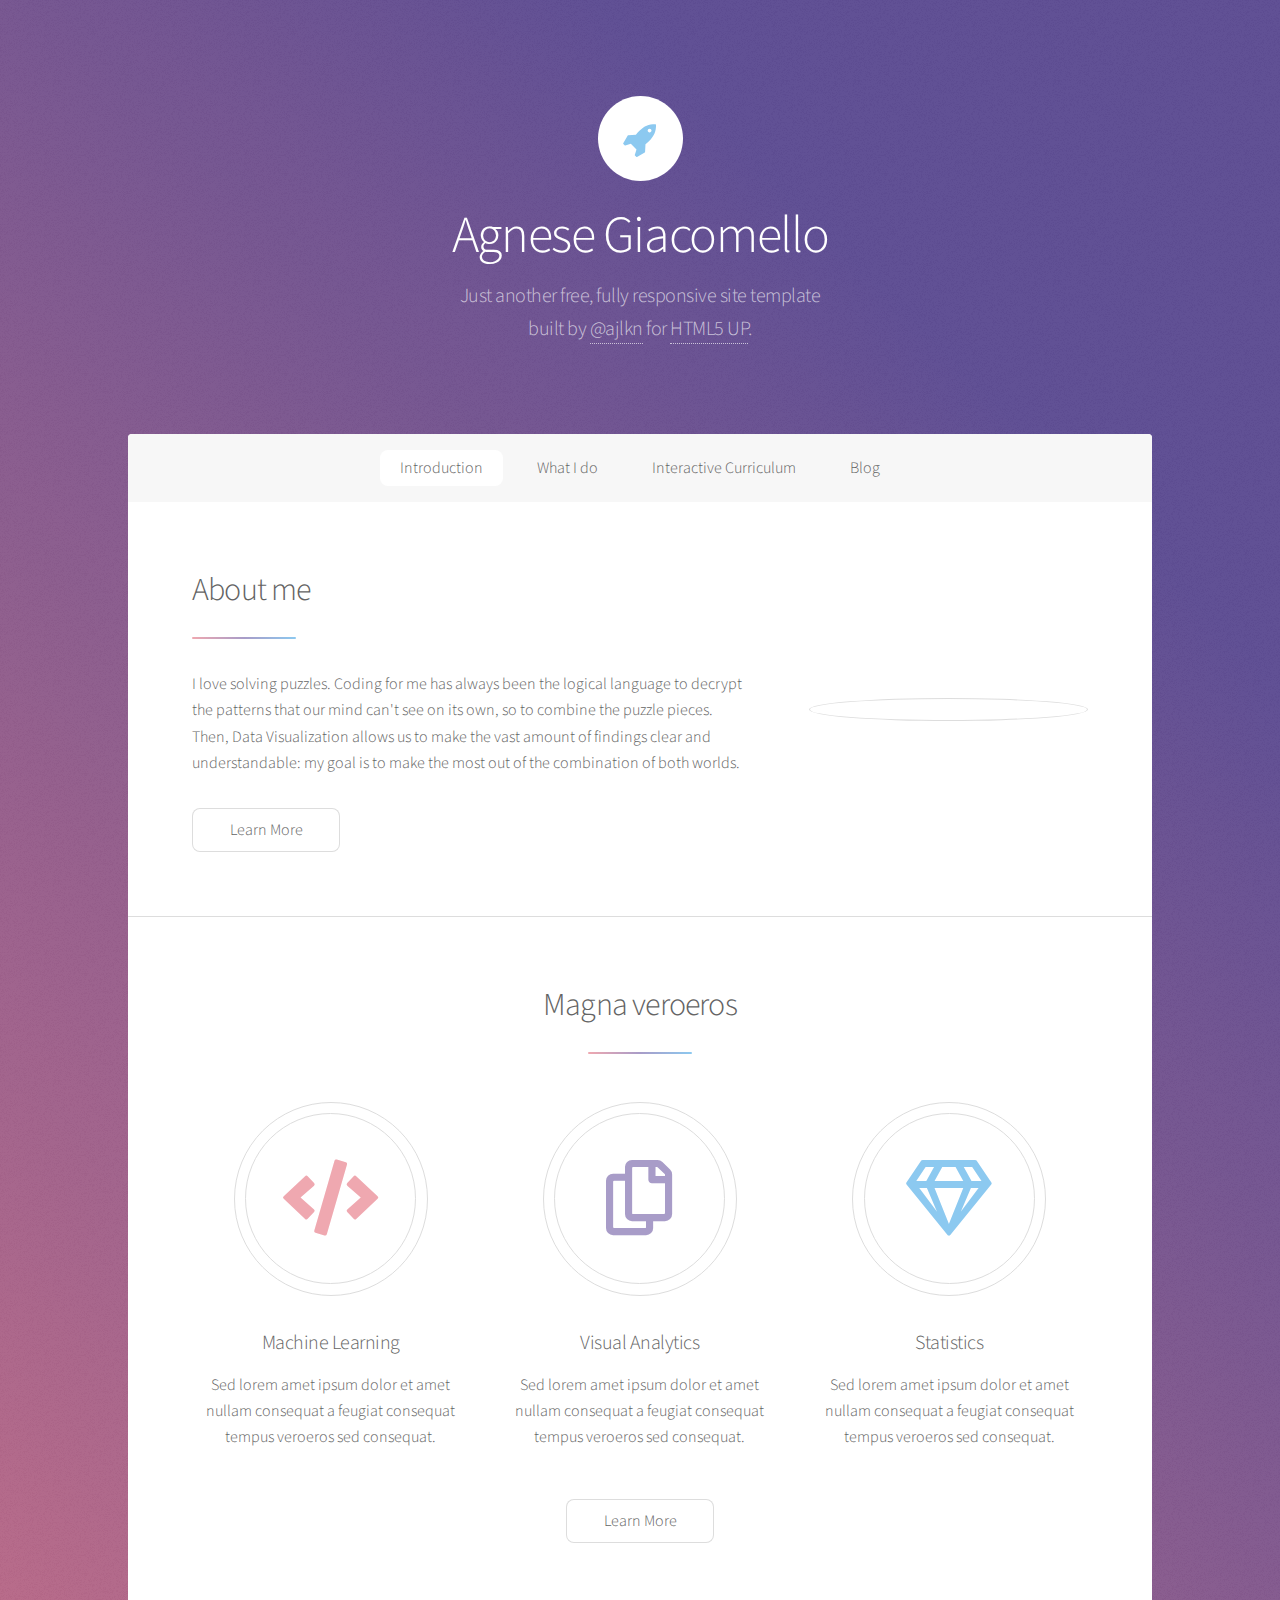
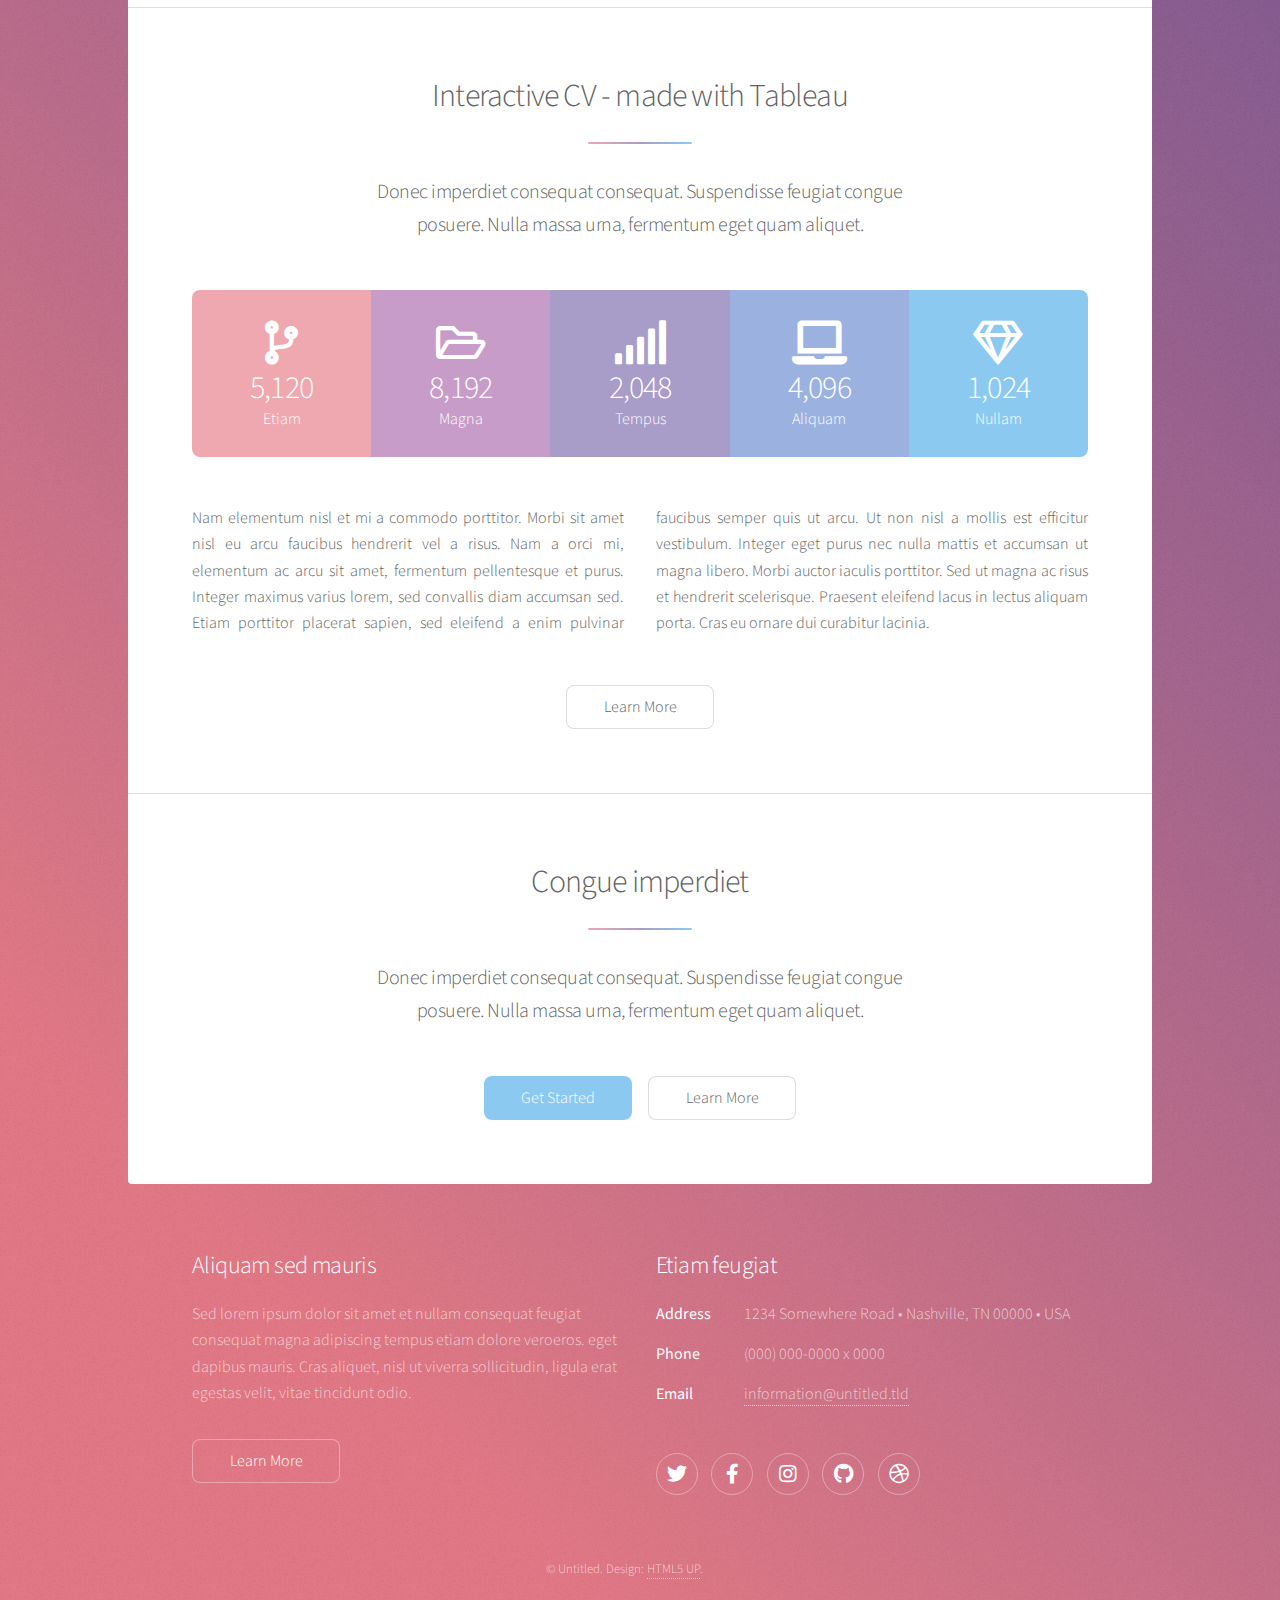
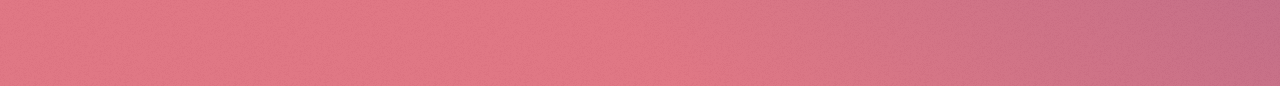
==== commit 249f4191: "Website Update" ====
--- a/index.html
+++ b/index.html
@@ -20,7 +20,7 @@
 				<!-- Header -->
 					<header id="header" class="alt">
 						<span class="logo"><img src="images/logo.svg" alt="" /></span>
-						<h1>Stellar</h1>
+						<h1>Agnese Giacomello</h1>
 						<p>Just another free, fully responsive site template<br />
 						built by <a href="https://twitter.com/ajlkn">@ajlkn</a> for <a href="https://html5up.net">HTML5 UP</a>.</p>
 					</header>
@@ -29,9 +29,9 @@
 					<nav id="nav">
 						<ul>
 							<li><a href="#intro" class="active">Introduction</a></li>
-							<li><a href="#first">First Section</a></li>
-							<li><a href="#second">Second Section</a></li>
-							<li><a href="#cta">Get Started</a></li>
+							<li><a href="#first">What I do</a></li>
+							<li><a href="#second">Interactive Curriculum</a></li>
+							<li><a href="#cta">Blog</a></li>
 						</ul>
 					</nav>
 
@@ -43,16 +43,15 @@
 								<div class="spotlight">
 									<div class="content">
 										<header class="major">
-											<h2>Ipsum sed adipiscing</h2>
+											<h2>About me</h2>
 										</header>
-										<p>Sed lorem ipsum dolor sit amet nullam consequat feugiat consequat magna
-										adipiscing magna etiam amet veroeros. Lorem ipsum dolor tempus sit cursus.
-										Tempus nisl et nullam lorem ipsum dolor sit amet aliquam.</p>
+										<p>I love solving puzzles. Coding for me has always been the logical language to decrypt the patterns that our mind can't see on its own, so to combine the puzzle pieces. 
+											Then, Data Visualization allows us to make the vast amount of findings clear and understandable: my goal is to make the most out of the combination of both worlds.</p>
 										<ul class="actions">
 											<li><a href="generic.html" class="button">Learn More</a></li>
 										</ul>
 									</div>
-									<span class="image"><img src="images/pic01.jpg" alt="" /></span>
+									<span class="image"><img src="images/6P8A3674-modified.png" alt="" /></span>
 								</div>
 							</section>
 
@@ -64,17 +63,17 @@
 								<ul class="features">
 									<li>
 										<span class="icon solid major style1 fa-code"></span>
-										<h3>Ipsum consequat</h3>
+										<h3>Machine Learning</h3>
 										<p>Sed lorem amet ipsum dolor et amet nullam consequat a feugiat consequat tempus veroeros sed consequat.</p>
 									</li>
 									<li>
 										<span class="icon major style3 fa-copy"></span>
-										<h3>Amed sed feugiat</h3>
+										<h3>Visual Analytics</h3>
 										<p>Sed lorem amet ipsum dolor et amet nullam consequat a feugiat consequat tempus veroeros sed consequat.</p>
 									</li>
 									<li>
 										<span class="icon major style5 fa-gem"></span>
-										<h3>Dolor nullam</h3>
+										<h3>Statistics</h3>
 										<p>Sed lorem amet ipsum dolor et amet nullam consequat a feugiat consequat tempus veroeros sed consequat.</p>
 									</li>
 								</ul>
@@ -88,7 +87,7 @@
 						<!-- Second Section -->
 							<section id="second" class="main special">
 								<header class="major">
-									<h2>Ipsum consequat</h2>
+									<h2>Interactive CV - made with Tableau</h2>
 									<p>Donec imperdiet consequat consequat. Suspendisse feugiat congue<br />
 									posuere. Nulla massa urna, fermentum eget quam aliquet.</p>
 								</header>
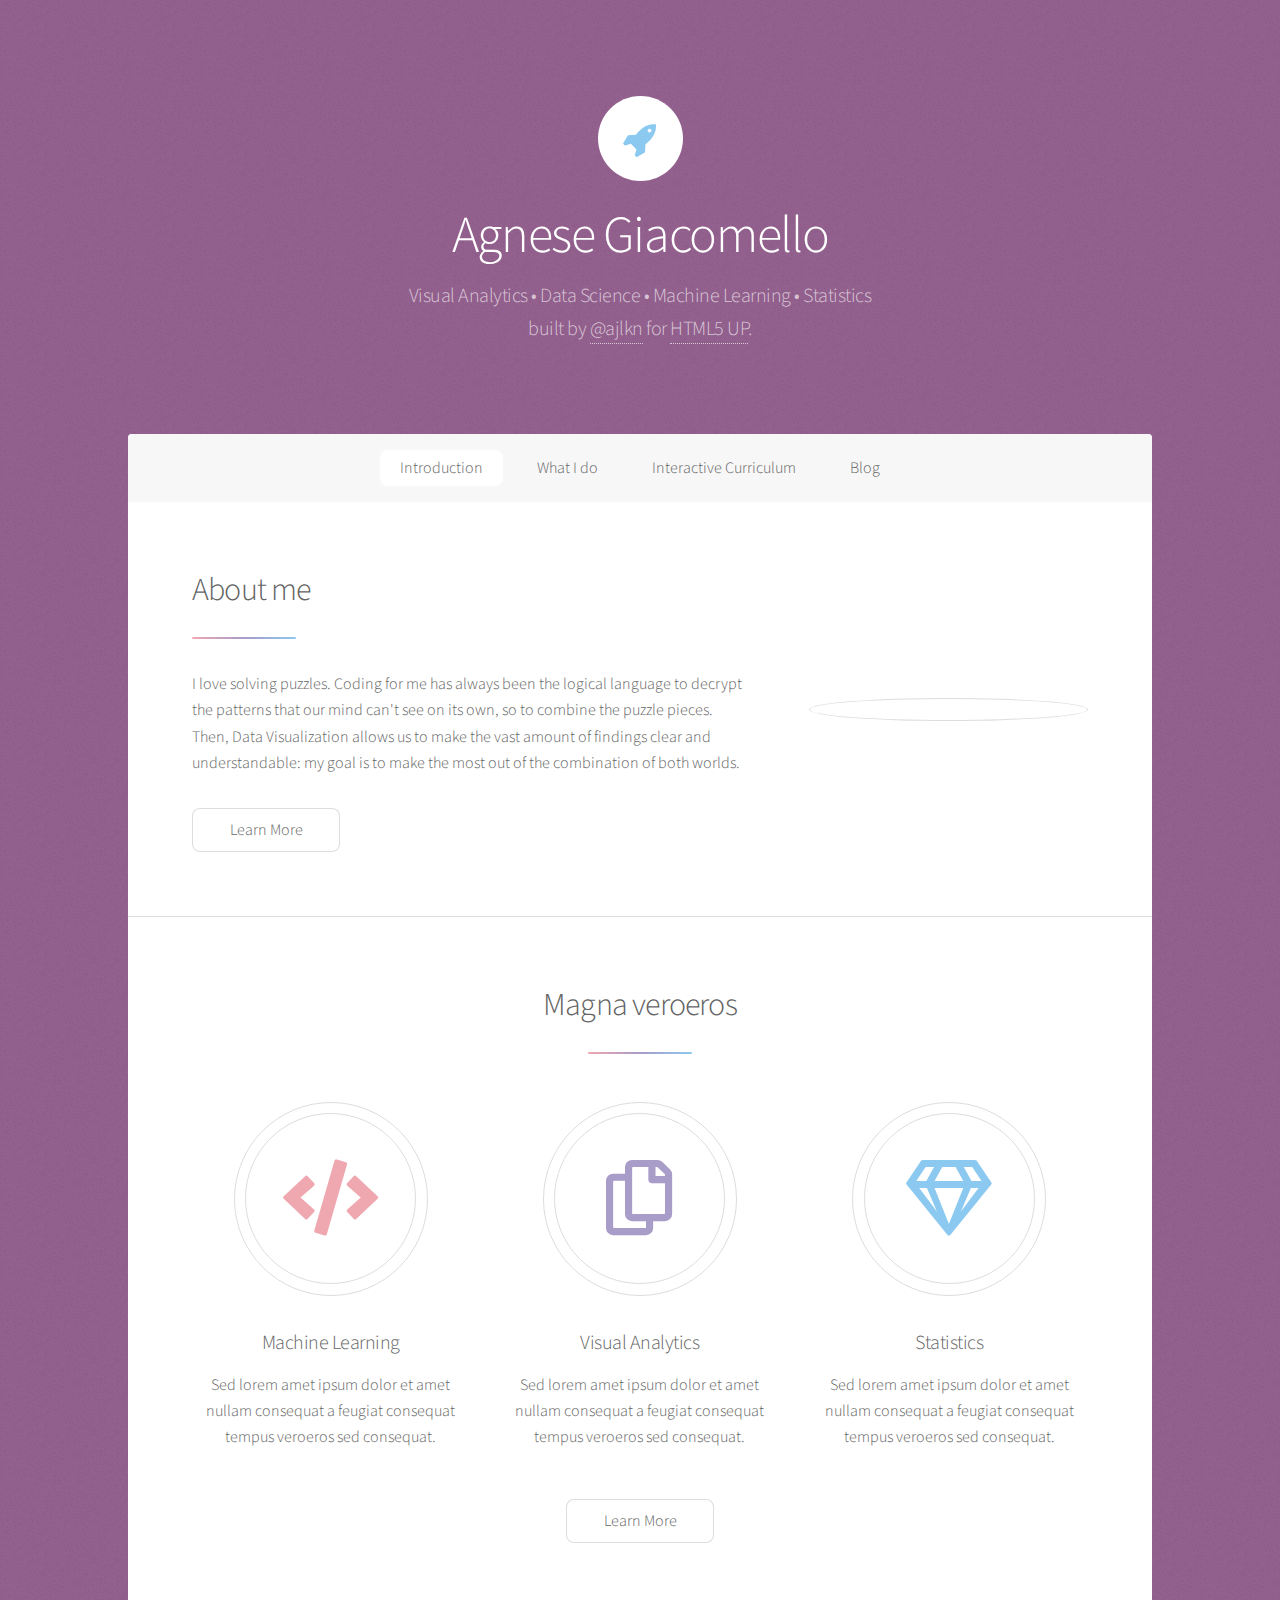
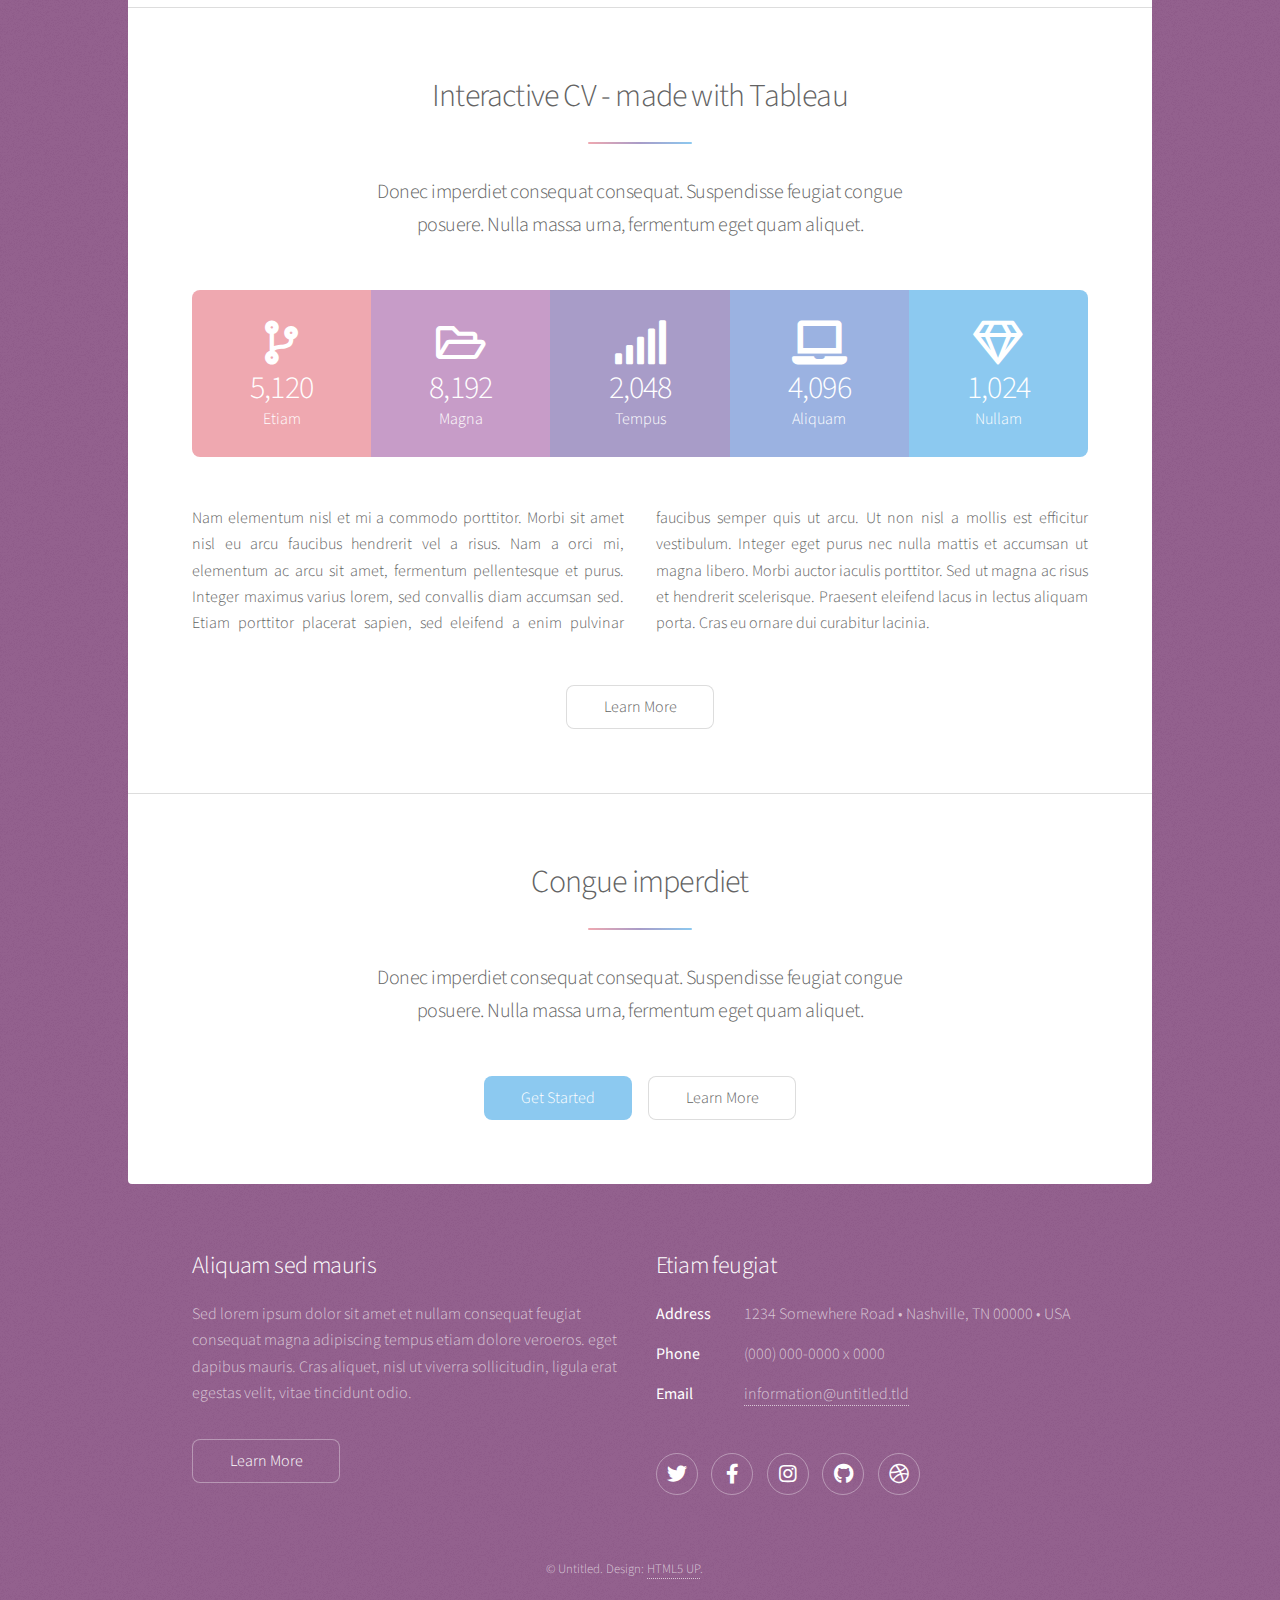
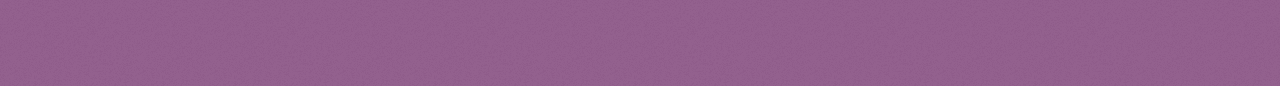
==== commit 231c3fd9: "Update" ====
--- a/index.html
+++ b/index.html
@@ -21,7 +21,7 @@
 					<header id="header" class="alt">
 						<span class="logo"><img src="images/logo.svg" alt="" /></span>
 						<h1>Agnese Giacomello</h1>
-						<p>Just another free, fully responsive site template<br />
+						<p>Visual Analytics • Data Science • Machine Learning • Statistics<br />
 						built by <a href="https://twitter.com/ajlkn">@ajlkn</a> for <a href="https://html5up.net">HTML5 UP</a>.</p>
 					</header>
 
--- a/assets/css/main.css
+++ b/assets/css/main.css
@@ -100,10 +100,10 @@
 
 	body {
 		background-color: #935d8c;
-		background-image: url("images/overlay.png"), -moz-linear-gradient(45deg, #e37682 15%, #5f4d93 85%);
+		background-image: url("images/sfondo.jpeg"), -moz-linear-gradient(45deg, #047fbc 15%, #5f4d93 85%);
 		background-image: url("images/overlay.png"), -webkit-linear-gradient(45deg, #e37682 15%, #5f4d93 85%);
-		background-image: url("images/overlay.png"), -ms-linear-gradient(45deg, #e37682 15%, #5f4d93 85%);
-		background-image: url("images/overlay.png"), linear-gradient(45deg, #e37682 15%, #5f4d93 85%);
+		background-image: url("images/sfondo.jpeg"), -ms-linear-gradient(45deg, #047fbc 15%, #5f4d93 85%);
+		background-image: url("images/overlay.png");
 	}
 
 		body.is-preload *, body.is-preload *:before, body.is-preload *:after {
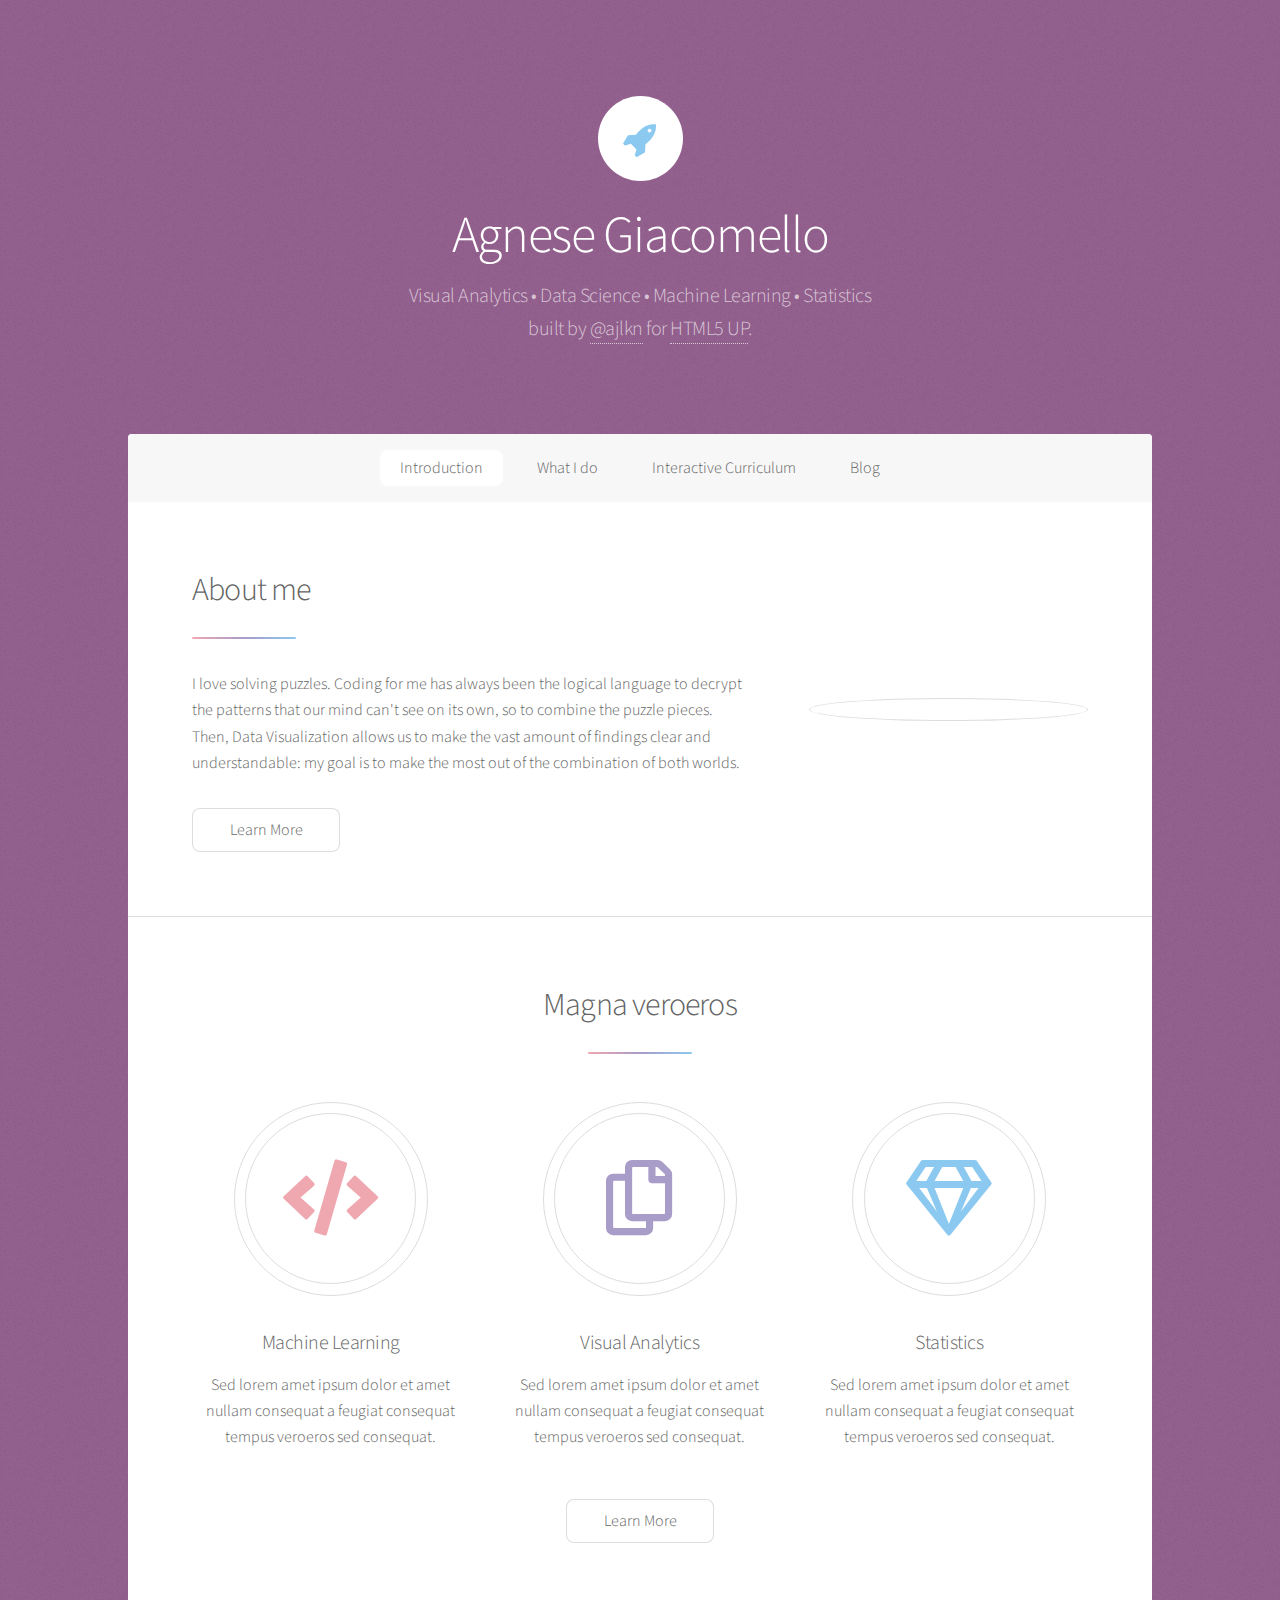
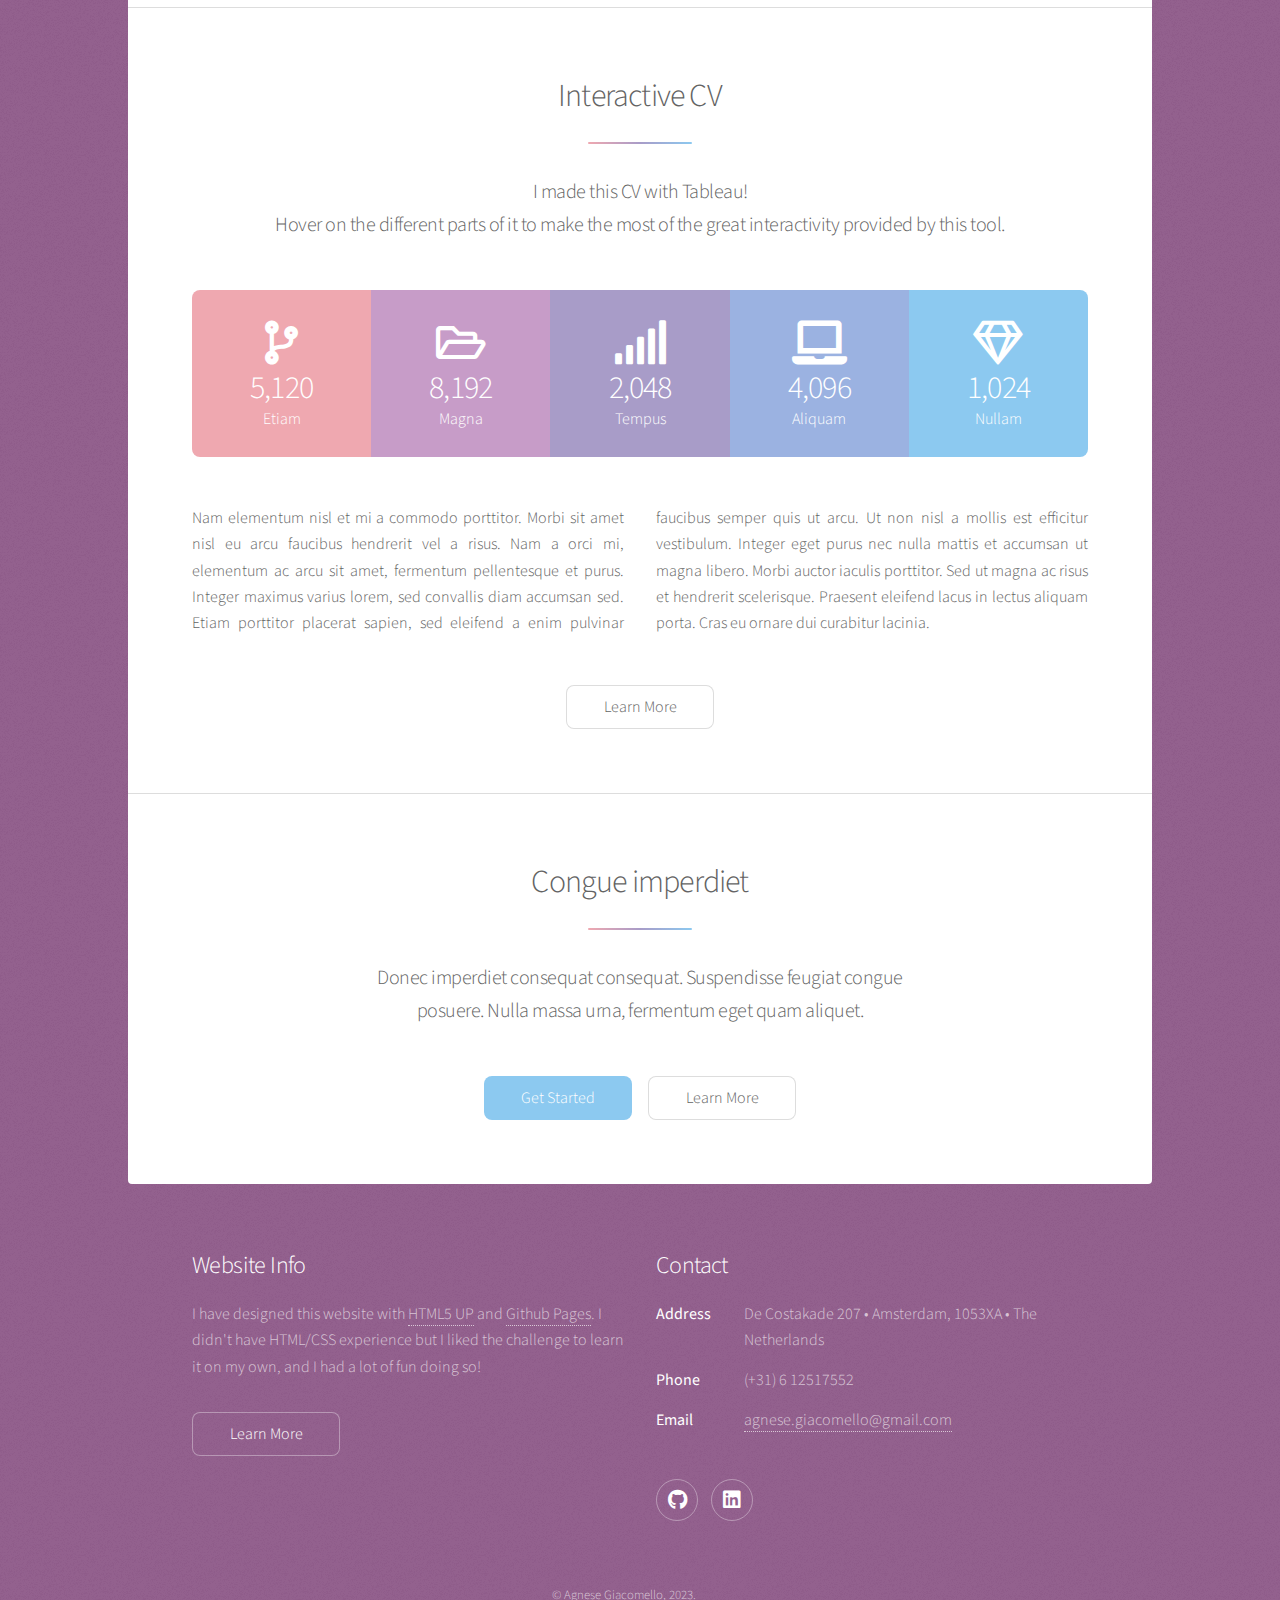
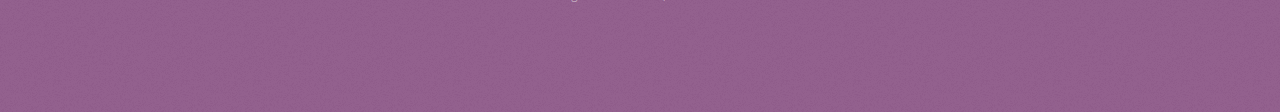
==== commit 24a16456: "Update index.html" ====
--- a/index.html
+++ b/index.html
@@ -21,7 +21,7 @@
 					<header id="header" class="alt">
 						<span class="logo"><img src="images/logo.svg" alt="" /></span>
 						<h1>Agnese Giacomello</h1>
-						<p>Visual Analytics • Data Science • Machine Learning • Statistics<br />
+						<p>Visual Analytics  •  Data Science •  Machine Learning  •  Statistics<br />
 						built by <a href="https://twitter.com/ajlkn">@ajlkn</a> for <a href="https://html5up.net">HTML5 UP</a>.</p>
 					</header>
 
@@ -87,10 +87,16 @@
 						<!-- Second Section -->
 							<section id="second" class="main special">
 								<header class="major">
-									<h2>Interactive CV - made with Tableau</h2>
-									<p>Donec imperdiet consequat consequat. Suspendisse feugiat congue<br />
-									posuere. Nulla massa urna, fermentum eget quam aliquet.</p>
+									<h2>Interactive CV</h2>
+									<p>I made this CV with Tableau!<br />
+									Hover on the different parts of it to make the most of the great interactivity provided by this tool.</p>
 								</header>
+								
+								<div class='tableauPlaceholder' id='viz1672925474471' style='position: relative; 
+								left: 50%;
+								transform: translateX(-50%);'><noscript><a href='#'>
+									<img alt='Agnese CV ' src='https:&#47;&#47;public.tableau.com&#47;static&#47;images&#47;C_&#47;C_16729246705870&#47;AgneseCV&#47;1_rss.png' style='border: none' /></a></noscript><object class='tableauViz'  style='display:none;'><param name='host_url' value='https%3A%2F%2Fpublic.tableau.com%2F' /> <param name='embed_code_version' value='3' /> <param name='site_root' value='' /><param name='name' value='C_16729246705870&#47;AgneseCV' /><param name='tabs' value='no' /><param name='toolbar' value='yes' /><param name='static_image' value='https:&#47;&#47;public.tableau.com&#47;static&#47;images&#47;C_&#47;C_16729246705870&#47;AgneseCV&#47;1.png' /> <param name='animate_transition' value='yes' /><param name='display_static_image' value='yes' /><param name='display_spinner' value='yes' /><param name='embed' value='yes' /><param name='display_overlay' value='yes' /><param name='language' value='en-US' /></object></div>                <script type='text/javascript'>                    var divElement = document.getElementById('viz1672925474471');                    var vizElement = divElement.getElementsByTagName('object')[0];                    if ( divElement.offsetWidth > 800 ) { vizElement.style.width='827px';vizElement.style.height='1196px';} else if ( divElement.offsetWidth > 500 ) { vizElement.style.width='827px';vizElement.style.height='1196px';} else { vizElement.style.width='100%';vizElement.style.height='1627px';}                     var scriptElement = document.createElement('script');                    scriptElement.src = 'https://public.tableau.com/javascripts/api/viz_v1.js';                    vizElement.parentNode.insertBefore(scriptElement, vizElement);                </script>
+
 								<ul class="statistics">
 									<li class="style1">
 										<span class="icon solid fa-code-branch"></span>
@@ -141,31 +147,29 @@
 				<!-- Footer -->
 					<footer id="footer">
 						<section>
-							<h2>Aliquam sed mauris</h2>
-							<p>Sed lorem ipsum dolor sit amet et nullam consequat feugiat consequat magna adipiscing tempus etiam dolore veroeros. eget dapibus mauris. Cras aliquet, nisl ut viverra sollicitudin, ligula erat egestas velit, vitae tincidunt odio.</p>
+							<h2>Website Info</h2>
+							<p>I have designed this website with <a href="https://html5up.net">HTML5 UP</a> and <a href="https://pages.github.com/">Github Pages</a>.
+							I didn't have HTML/CSS experience but I liked the challenge to learn it on my own, and I had a lot of fun doing so!</p>
 							<ul class="actions">
 								<li><a href="generic.html" class="button">Learn More</a></li>
 							</ul>
 						</section>
 						<section>
-							<h2>Etiam feugiat</h2>
+							<h2>Contact</h2>
 							<dl class="alt">
 								<dt>Address</dt>
-								<dd>1234 Somewhere Road &bull; Nashville, TN 00000 &bull; USA</dd>
+								<dd>De Costakade 207 &bull; Amsterdam, 1053XA &bull; The Netherlands</dd>
 								<dt>Phone</dt>
-								<dd>(000) 000-0000 x 0000</dd>
+								<dd>(+31) 6 12517552</dd>
 								<dt>Email</dt>
-								<dd><a href="#">information@untitled.tld</a></dd>
+								<dd><a href="#">agnese.giacomello@gmail.com</a></dd>
 							</dl>
 							<ul class="icons">
-								<li><a href="#" class="icon brands fa-twitter alt"><span class="label">Twitter</span></a></li>
-								<li><a href="#" class="icon brands fa-facebook-f alt"><span class="label">Facebook</span></a></li>
-								<li><a href="#" class="icon brands fa-instagram alt"><span class="label">Instagram</span></a></li>
-								<li><a href="#" class="icon brands fa-github alt"><span class="label">GitHub</span></a></li>
-								<li><a href="#" class="icon brands fa-dribbble alt"><span class="label">Dribbble</span></a></li>
+								<li><a href="https://github.com/AgneseG/" class="icon brands fa-github alt"><span class="label">GitHub</span></a></li>
+								<li><a href="https://www.linkedin.com/in/agnese-giacomello/" class="icon brands fa-linkedin alt"><span class="label">Linkedin</span></a></li>
 							</ul>
 						</section>
-						<p class="copyright">&copy; Untitled. Design: <a href="https://html5up.net">HTML5 UP</a>.</p>
+						<p class="copyright">&copy; Agnese Giacomello, 2023.</p>
 					</footer>
 
 			</div>
--- a/assets/css/main.css
+++ b/assets/css/main.css
@@ -100,9 +100,9 @@
 
 	body {
 		background-color: #935d8c;
-		background-image: url("images/sfondo.jpeg"), -moz-linear-gradient(45deg, #047fbc 15%, #5f4d93 85%);
-		background-image: url("images/overlay.png"), -webkit-linear-gradient(45deg, #e37682 15%, #5f4d93 85%);
-		background-image: url("images/sfondo.jpeg"), -ms-linear-gradient(45deg, #047fbc 15%, #5f4d93 85%);
+		background-image: url("images/sfondo.jpeg");
+		background-image: url("images/overlay.png");
+		background-image: url("images/sfondo.jpeg");
 		background-image: url("images/overlay.png");
 	}
 
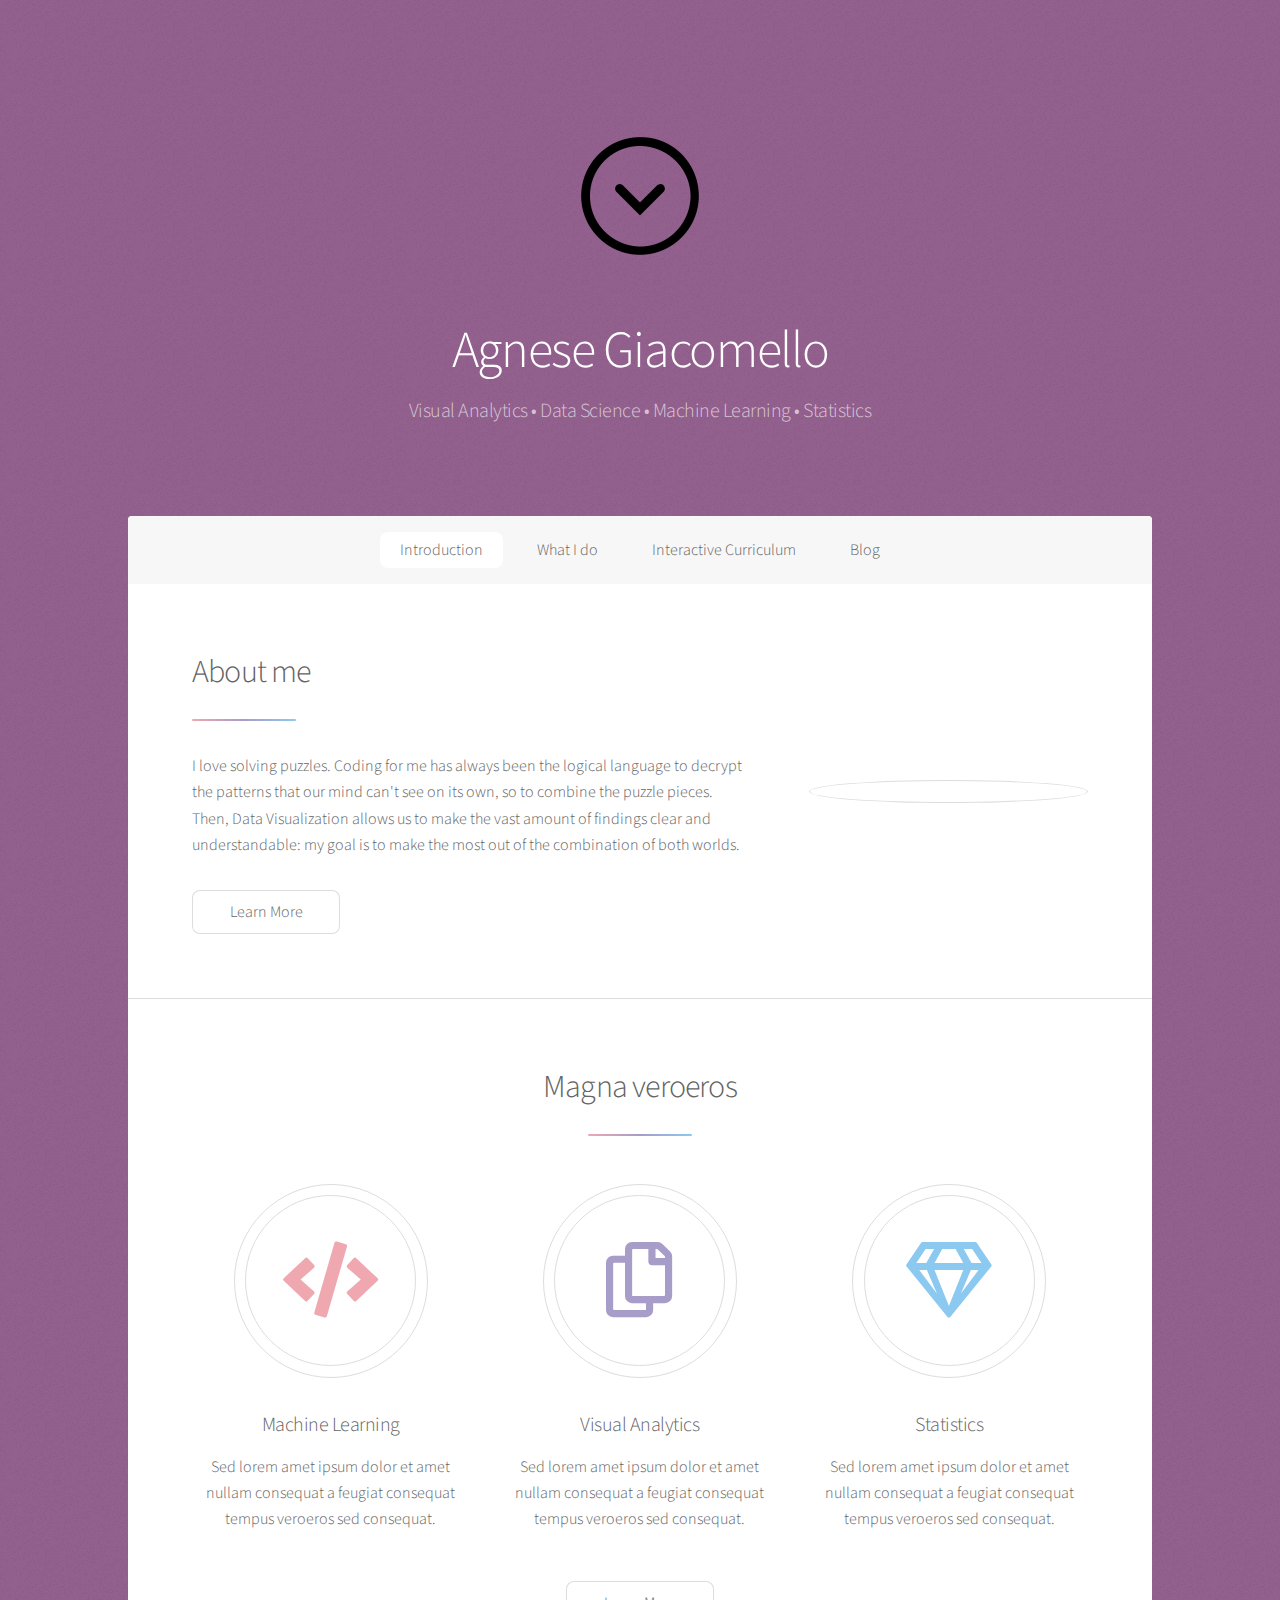
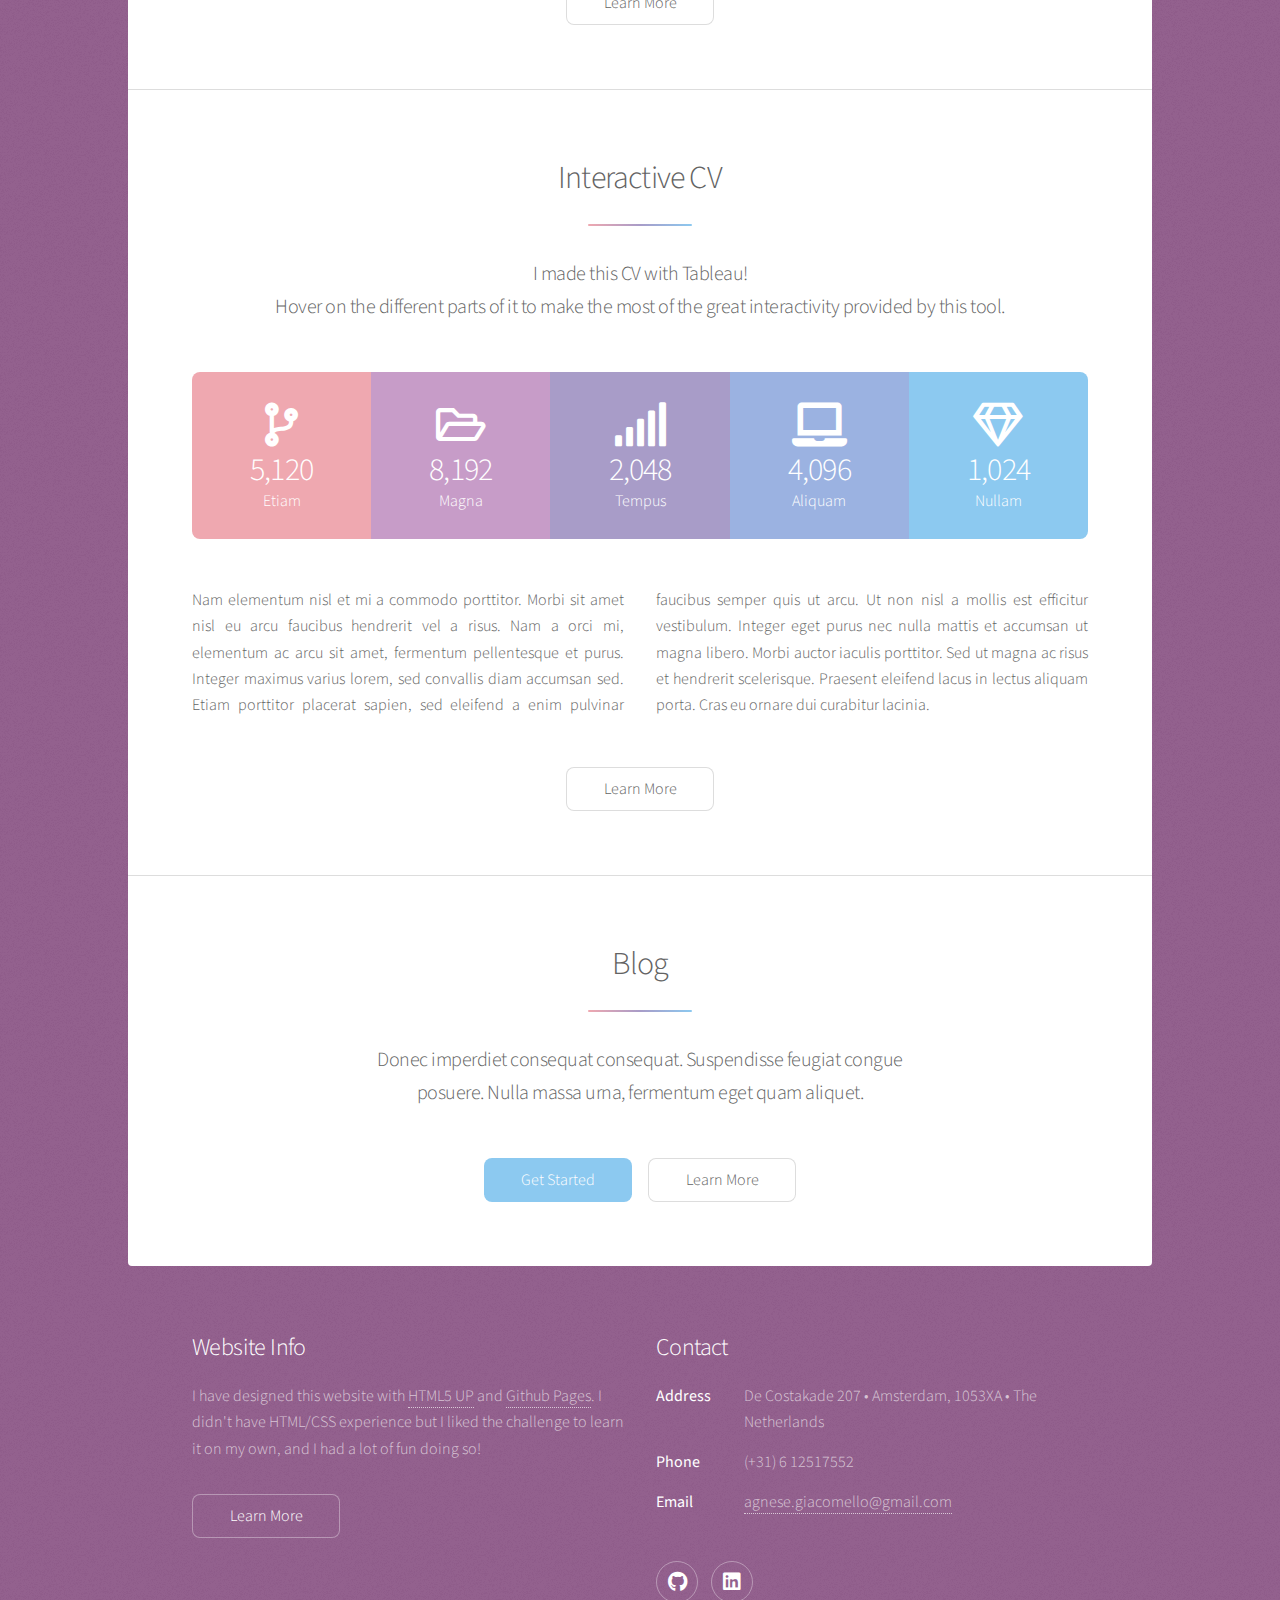
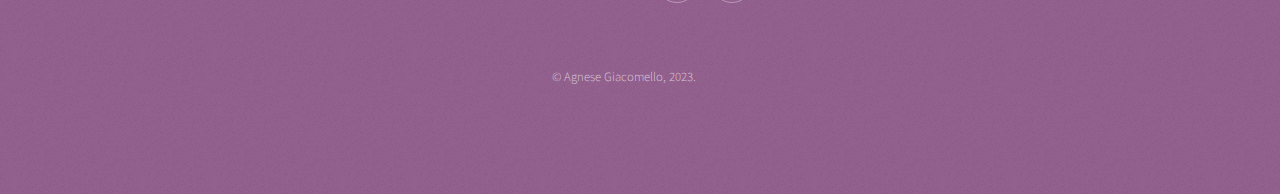
==== commit 67230109: "x" ====
--- a/index.html
+++ b/index.html
@@ -6,7 +6,7 @@
 -->
 <html>
 	<head>
-		<title>Stellar by HTML5 UP</title>
+		<title>Agnese Giacomello</title>
 		<meta charset="utf-8" />
 		<meta name="viewport" content="width=device-width, initial-scale=1, user-scalable=no" />
 		<link rel="stylesheet" href="assets/css/main.css" />
@@ -19,10 +19,9 @@
 
 				<!-- Header -->
 					<header id="header" class="alt">
-						<span class="logo"><img src="images/logo.svg" alt="" /></span>
+						<span class="logo"><img src="images/arrow.png" alt="" /></span>
 						<h1>Agnese Giacomello</h1>
 						<p>Visual Analytics  •  Data Science •  Machine Learning  •  Statistics<br />
-						built by <a href="https://twitter.com/ajlkn">@ajlkn</a> for <a href="https://html5up.net">HTML5 UP</a>.</p>
 					</header>
 
 				<!-- Nav -->
@@ -130,7 +129,7 @@
 						<!-- Get Started -->
 							<section id="cta" class="main special">
 								<header class="major">
-									<h2>Congue imperdiet</h2>
+									<h2>Blog</h2>
 									<p>Donec imperdiet consequat consequat. Suspendisse feugiat congue<br />
 									posuere. Nulla massa urna, fermentum eget quam aliquet.</p>
 								</header>
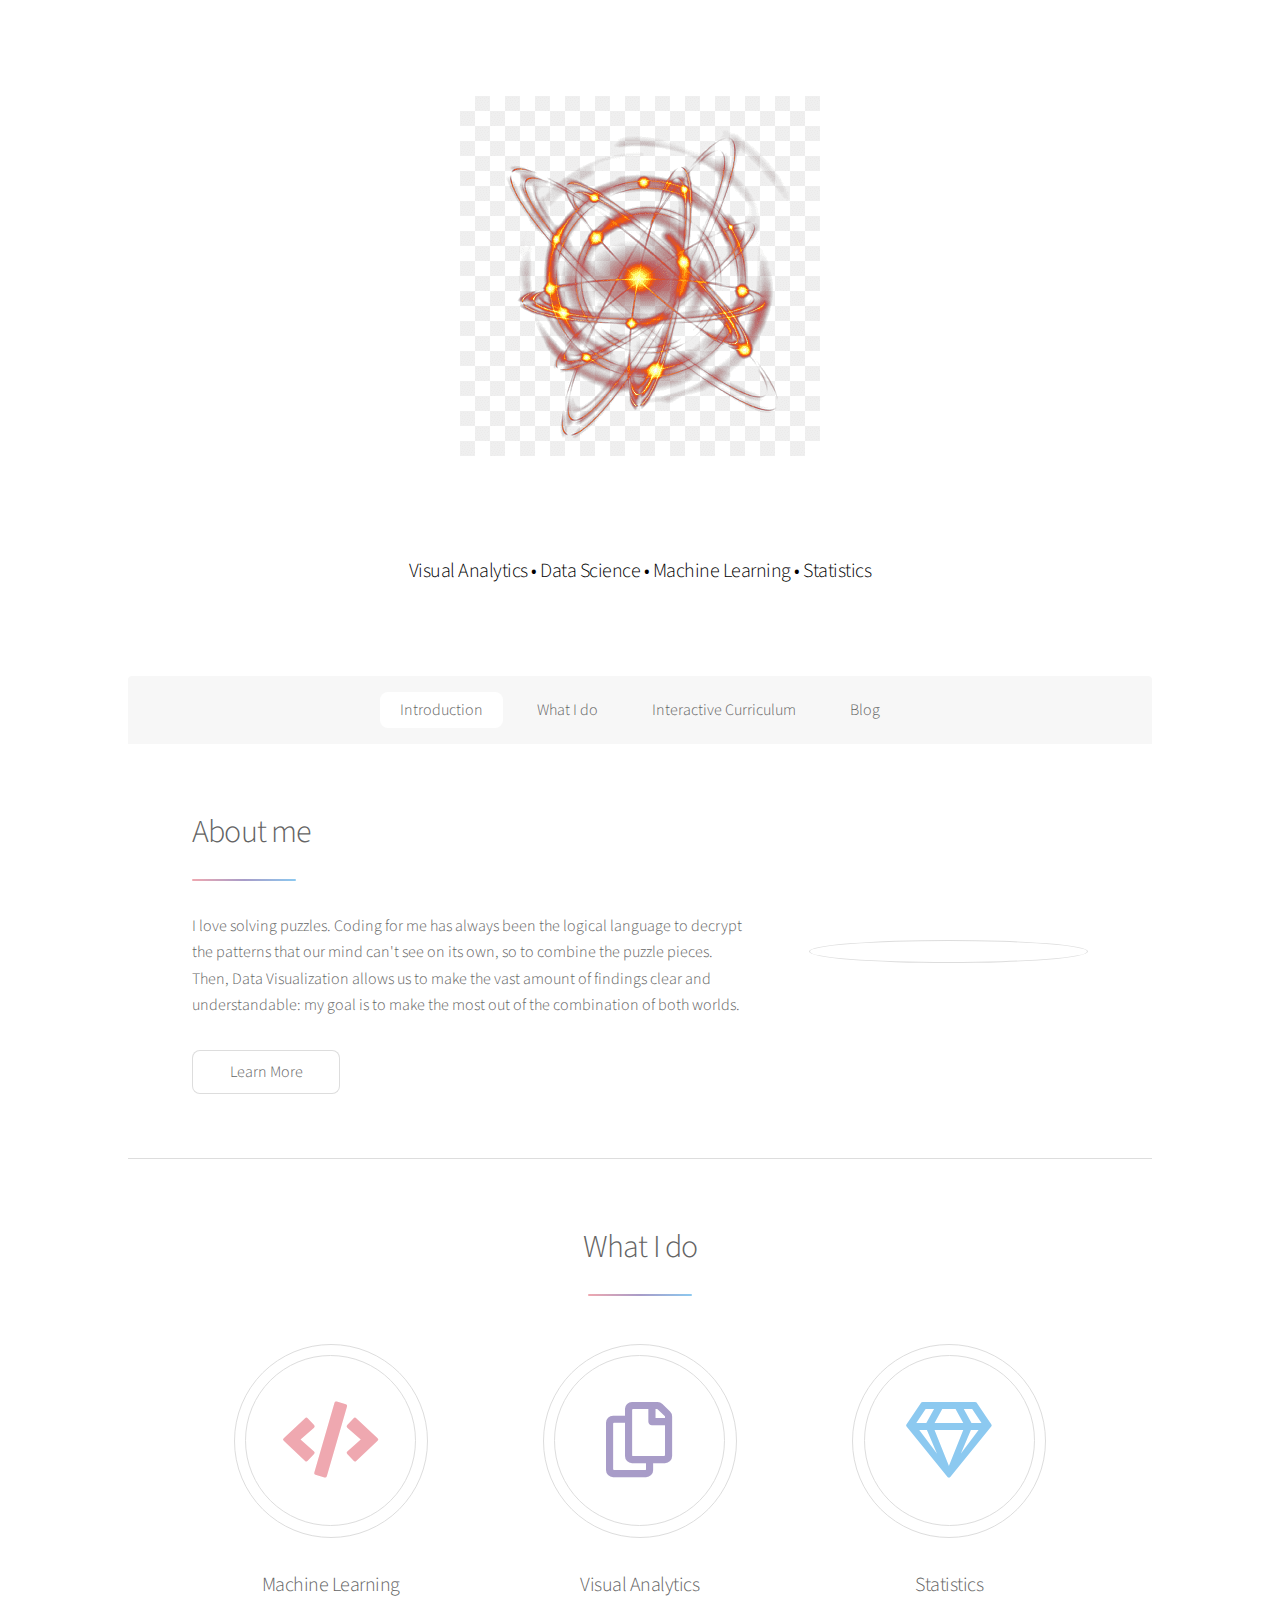
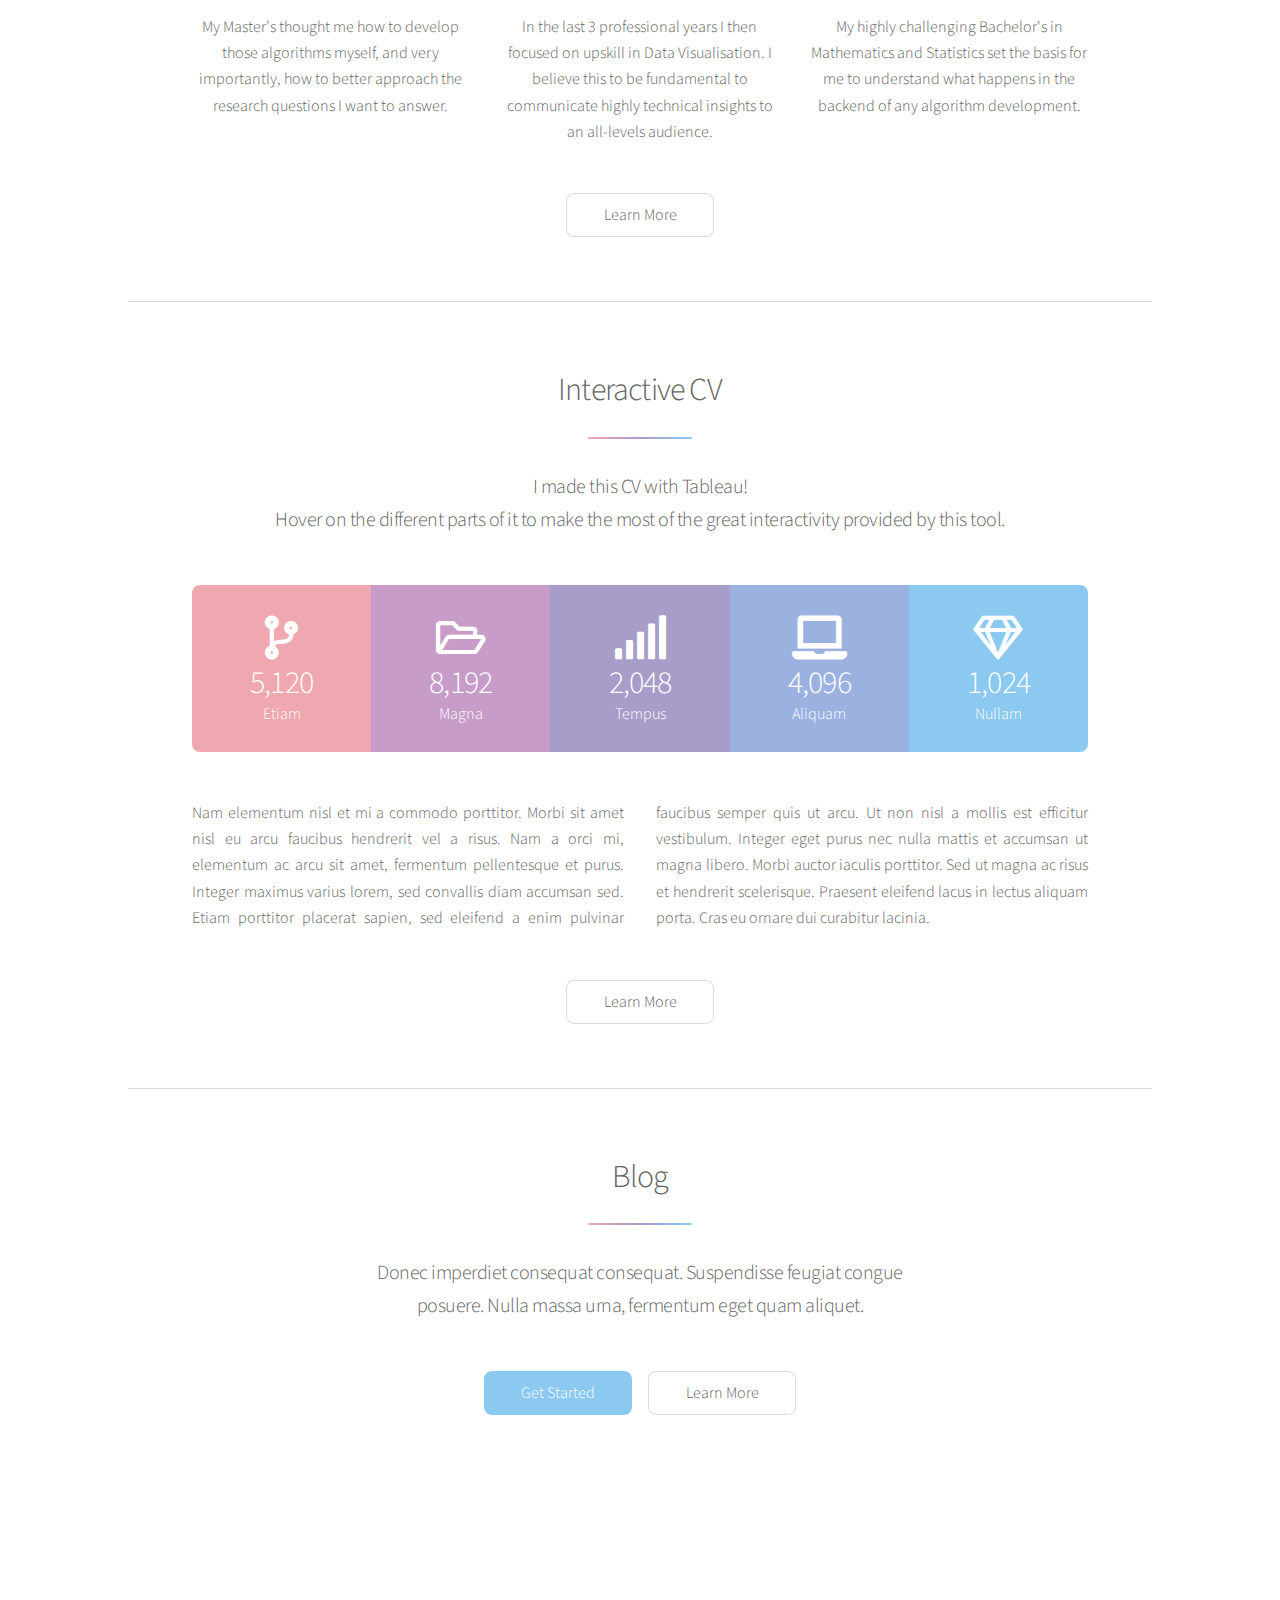
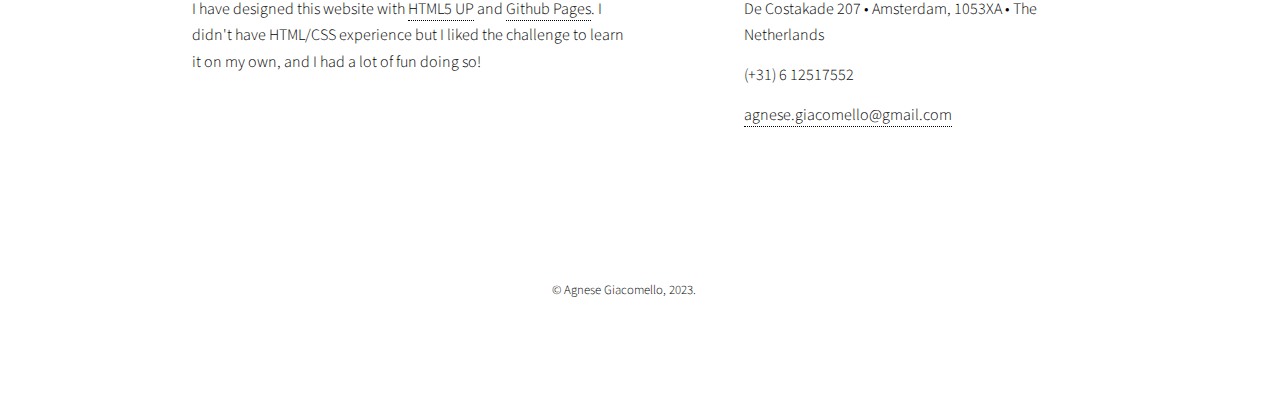
==== commit 6a1a9c91: "Background" ====
--- a/index.html
+++ b/index.html
@@ -19,7 +19,7 @@
 
 				<!-- Header -->
 					<header id="header" class="alt">
-						<span class="logo"><img src="images/arrow.png" alt="" /></span>
+						<span class="logo"><img src="images/fire.png" alt="" /></span>
 						<h1>Agnese Giacomello</h1>
 						<p>Visual Analytics  •  Data Science •  Machine Learning  •  Statistics<br />
 					</header>
@@ -57,23 +57,23 @@
 						<!-- First Section -->
 							<section id="first" class="main special">
 								<header class="major">
-									<h2>Magna veroeros</h2>
+									<h2>What I do</h2>
 								</header>
 								<ul class="features">
 									<li>
 										<span class="icon solid major style1 fa-code"></span>
 										<h3>Machine Learning</h3>
-										<p>Sed lorem amet ipsum dolor et amet nullam consequat a feugiat consequat tempus veroeros sed consequat.</p>
+										<p>My Master's thought me how to develop those algorithms myself, and very importantly, how to better approach the research questions I want to answer.</p>
 									</li>
 									<li>
 										<span class="icon major style3 fa-copy"></span>
 										<h3>Visual Analytics</h3>
-										<p>Sed lorem amet ipsum dolor et amet nullam consequat a feugiat consequat tempus veroeros sed consequat.</p>
+										<p>In the last 3 professional years I then focused on upskill in Data Visualisation. I believe this to be fundamental to communicate highly technical insights to an all-levels audience.</p>
 									</li>
 									<li>
 										<span class="icon major style5 fa-gem"></span>
 										<h3>Statistics</h3>
-										<p>Sed lorem amet ipsum dolor et amet nullam consequat a feugiat consequat tempus veroeros sed consequat.</p>
+										<p>My highly challenging Bachelor's in Mathematics and Statistics set the basis for me to understand what happens in the backend of any algorithm development.</p>
 									</li>
 								</ul>
 								<footer class="major">
@@ -94,7 +94,7 @@
 								<div class='tableauPlaceholder' id='viz1672925474471' style='position: relative; 
 								left: 50%;
 								transform: translateX(-50%);'><noscript><a href='#'>
-									<img alt='Agnese CV ' src='https:&#47;&#47;public.tableau.com&#47;static&#47;images&#47;C_&#47;C_16729246705870&#47;AgneseCV&#47;1_rss.png' style='border: none' /></a></noscript><object class='tableauViz'  style='display:none;'><param name='host_url' value='https%3A%2F%2Fpublic.tableau.com%2F' /> <param name='embed_code_version' value='3' /> <param name='site_root' value='' /><param name='name' value='C_16729246705870&#47;AgneseCV' /><param name='tabs' value='no' /><param name='toolbar' value='yes' /><param name='static_image' value='https:&#47;&#47;public.tableau.com&#47;static&#47;images&#47;C_&#47;C_16729246705870&#47;AgneseCV&#47;1.png' /> <param name='animate_transition' value='yes' /><param name='display_static_image' value='yes' /><param name='display_spinner' value='yes' /><param name='embed' value='yes' /><param name='display_overlay' value='yes' /><param name='language' value='en-US' /></object></div>                <script type='text/javascript'>                    var divElement = document.getElementById('viz1672925474471');                    var vizElement = divElement.getElementsByTagName('object')[0];                    if ( divElement.offsetWidth > 800 ) { vizElement.style.width='827px';vizElement.style.height='1196px';} else if ( divElement.offsetWidth > 500 ) { vizElement.style.width='827px';vizElement.style.height='1196px';} else { vizElement.style.width='100%';vizElement.style.height='1627px';}                     var scriptElement = document.createElement('script');                    scriptElement.src = 'https://public.tableau.com/javascripts/api/viz_v1.js';                    vizElement.parentNode.insertBefore(scriptElement, vizElement);                </script>
+									<img alt='Agnese CV ' src='https:&#47;&#47;public.tableau.com&#47;static&#47;images&#47;C_&#47;C_16729246705870&#47;AgneseCV&#47;1_rss.png' style='border: none' /></a></noscript><object class='tableauViz'  style='display:none;'><param name='host_url' value='https%3A%2F%2Fpublic.tableau.com%2F' /> <param name='embed_code_version' value='3' /> <param name='site_root' value='' /><param name='name' value='C_16729246705870&#47;AgneseCV' /><param name='tabs' value='no' /><param name='static_image' value='https:&#47;&#47;public.tableau.com&#47;static&#47;images&#47;C_&#47;C_16729246705870&#47;AgneseCV&#47;1.png' /><param name='embed' value='yes' /><param name='language' value='en-US' /></object></div>                <script type='text/javascript'>                    var divElement = document.getElementById('viz1672925474471');                    var vizElement = divElement.getElementsByTagName('object')[0];                    if ( divElement.offsetWidth > 800 ) { vizElement.style.width='827px';vizElement.style.height='1196px';} else if ( divElement.offsetWidth > 500 ) { vizElement.style.width='827px';vizElement.style.height='1196px';} else { vizElement.style.width='100%';vizElement.style.height='1627px';}                     var scriptElement = document.createElement('script');                    scriptElement.src = 'https://public.tableau.com/javascripts/api/viz_v1.js';                    vizElement.parentNode.insertBefore(scriptElement, vizElement);                </script>
 
 								<ul class="statistics">
 									<li class="style1">
--- a/assets/css/main.css
+++ b/assets/css/main.css
@@ -99,11 +99,7 @@
 	}
 
 	body {
-		background-color: #935d8c;
 		background-image: url("images/sfondo.jpeg");
-		background-image: url("images/overlay.png");
-		background-image: url("images/sfondo.jpeg");
-		background-image: url("images/overlay.png");
 	}
 
 		body.is-preload *, body.is-preload *:before, body.is-preload *:after {
@@ -119,10 +115,9 @@
 
 /* Type */
 
-	body {
-		background-color: #935d8c;
-		color: rgba(255, 255, 255, 0.65);
-	}
+body {
+	background-image: url("images/sfondo.jpeg");
+}
 
 	body, input, select, textarea {
 		font-family: "Source Sans Pro", Helvetica, sans-serif;
